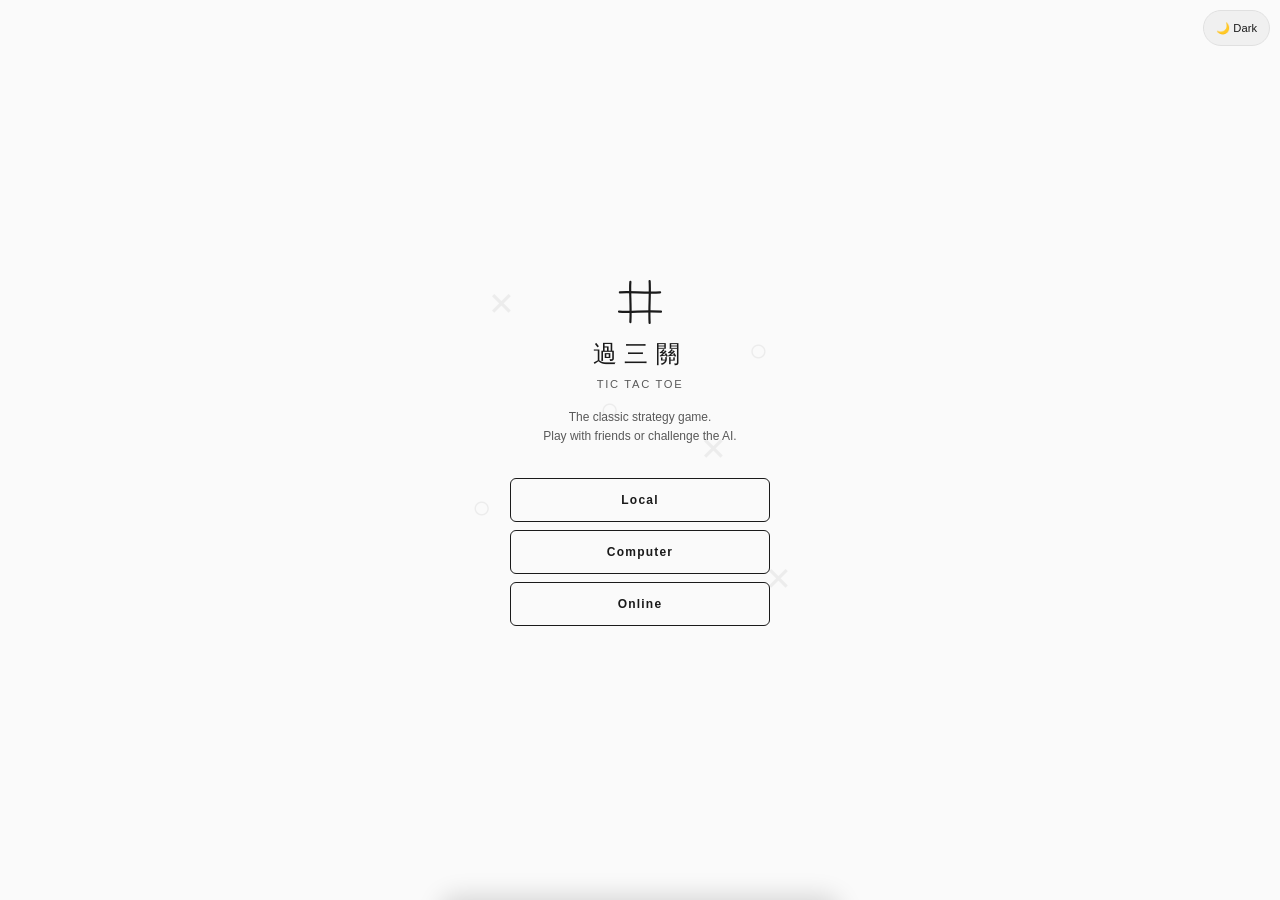
==== index.html @ 87a8c9f4 "fix: enforce online moves with Firebase transactions Replace optimistic board updates with roomRef.t" ====
<!DOCTYPE html>
<html lang="en">
<head>
    <meta charset="UTF-8">
    <meta name="viewport" content="width=device-width, initial-scale=1.0">
    <title>Tic Tac Toe — 過三關</title>
    <meta name="description" content="Classic tic-tac-toe with local and online multiplayer. Pick your emoji and play!">
    <meta name="theme-color" content="#a29bfe">
    <meta name="apple-mobile-web-app-capable" content="yes">
    <meta name="apple-mobile-web-app-status-bar-style" content="black-translucent">
    <link rel="manifest" href="manifest.json">
    <link rel="apple-touch-icon" href="icon-192.png">
    <link rel="icon" href="data:image/svg+xml,%3Csvg xmlns=%22http://www.w3.org/2000/svg%22 viewBox=%220 0 64 64%22%3E%3Cpath d=%22M21 9 C20 20 22 35 21 55%22 fill=%22none%22 stroke=%22%231a1a1a%22 stroke-width=%222.5%22 stroke-linecap=%22round%22/%3E%3Cpath d=%22M43 8 C44 22 42 38 43 56%22 fill=%22none%22 stroke=%22%231a1a1a%22 stroke-width=%222.5%22 stroke-linecap=%22round%22/%3E%3Cpath d=%22M9 21 C20 20 38 22 55 21%22 fill=%22none%22 stroke=%22%231a1a1a%22 stroke-width=%222.5%22 stroke-linecap=%22round%22/%3E%3Cpath d=%22M8 43 C22 44 36 42 56 43%22 fill=%22none%22 stroke=%22%231a1a1a%22 stroke-width=%222.5%22 stroke-linecap=%22round%22/%3E%3C/svg%3E">
    <meta property="og:title" content="過三關 — Tic Tac Toe">
    <meta property="og:description" content="Classic tic-tac-toe with local and online multiplayer. Pick your emoji and play!">
    <meta property="og:type" content="website">
    <meta property="og:image" content="https://47096.github.io/tic-tac-toe/icon-512.png">

    <link rel="preconnect" href="https://www.gstatic.com">
    <script>try{const t=localStorage.getItem('theme');if(t)document.documentElement.setAttribute('data-theme',t);}catch(e){}</script>
    <style>
        :root {
            --bg: #fafafa;
            --surface: #f0f0f0;
            --text: #1a1a1a;
            --text-rgb: 26,26,26;
            --text-dim: #595959;
            --border: #e0e0e0;
            --overlay-bg: rgba(240,240,240,0.95);
            --error-bg: rgba(204,0,0,0.08);
            --error-text: #c00;
            --accent: #a29bfe;
            --accent-primary: #7c6fde;
            --accent-bg: rgba(162,155,254,0.1);
            --radius-sm: 6px;
            --radius-md: 10px;
        }

        @media (prefers-color-scheme: dark) { :root:not([data-theme="light"]) { --bg: #1a1a1a; --surface: #2a2a2a; --text: #f0f0f0; --text-rgb: 240,240,240; --text-dim: #aaa; --border: #444; --overlay-bg: rgba(20,20,20,0.95); --error-bg: rgba(255,60,60,0.12); --error-text: #ff6b6b; } }
        [data-theme="dark"] { --bg: #1a1a1a; --surface: #2a2a2a; --text: #f0f0f0; --text-rgb: 240,240,240; --text-dim: #aaa; --border: #444; --overlay-bg: rgba(20,20,20,0.95); --error-bg: rgba(255,60,60,0.12); --error-text: #ff6b6b; }

        * { margin: 0; padding: 0; box-sizing: border-box; }

        :focus-visible { outline: 2px solid var(--text); outline-offset: 2px; }

        body {
            font-family: 'Helvetica Neue', 'Arial', sans-serif;
            background: var(--bg);
            color: var(--text);
            height: 100dvh; height: 100vh;
            width: 100vw;
            display: flex; flex-direction: column;
            align-items: center; justify-content: center;
            overflow-x: hidden; overflow-y: auto;
            overscroll-behavior: none;
            transition: background-color 0.2s, color 0.2s;
            padding: env(safe-area-inset-top, 0) env(safe-area-inset-right, 0) env(safe-area-inset-bottom, 0) env(safe-area-inset-left, 0);
        }

        .no-select { -webkit-user-select: none; user-select: none; }
        .sr-only { position: absolute; width: 1px; height: 1px; padding: 0; margin: -1px; overflow: hidden; clip: rect(0,0,0,0); white-space: nowrap; border: 0; }

        .screen { display: flex; flex-direction: column; align-items: center; gap: 12px; width: 100%; max-width: 400px; padding: 20px 16px; animation: fadeIn 0.2s ease-out; }
        .screen:focus { outline: none; }
        #title-screen { position: relative; overflow: hidden; }
        .screen.hidden, .hidden { display: none; }
        .title-bg { position: absolute; inset: 0; z-index: 0; pointer-events: none; }
        .title-bg .drift { position: absolute; font-size: 2rem; opacity: 0.06; font-weight: 200; color: var(--text); }
        .title-bg .drift-a { animation: driftA 7s ease-in-out infinite; }
        .title-bg .drift-b { animation: driftB 9s ease-in-out infinite; }
        @keyframes driftA { 0%,100% { transform: translate(0,0) rotate(0deg); } 50% { transform: translate(15px,-10px) rotate(12deg); } }
        @keyframes driftB { 0%,100% { transform: translate(0,0) rotate(0deg); } 50% { transform: translate(-12px,15px) rotate(-8deg); } }
        @keyframes fadeIn { from { opacity: 0; transform: translateY(8px); } to { opacity: 1; transform: translateY(0); } }

        .logo-mark { color: var(--text); margin-bottom: -4px; }
        h1 { font-size: 1.5rem; font-weight: 400; letter-spacing: 0.3em; text-transform: uppercase; }
        .subtitle { font-size: 0.7rem; color: var(--text-dim); letter-spacing: 0.15em; text-transform: uppercase; margin-top: -4px; margin-bottom: 6px; }
        .sub { font-size: 0.7rem; color: var(--text-dim); letter-spacing: 0.15em; }

        /* Picker */
        .pick-section { width: 100%; display: flex; flex-direction: column; align-items: center; }
        .pick-header { font-size: 0.8rem; color: var(--text-dim); letter-spacing: 0.1em; margin-bottom: 8px; text-align: center; }
        .pick-header.active { color: var(--text); font-weight: 600; }
        .emoji-grid { display: grid; grid-template-columns: repeat(5, 1fr); gap: 6px; width: 100%; max-width: 300px; }
        .emoji-grid .e { width: 100%; aspect-ratio: 1; min-height: 44px; font-size: 1.4rem; border: 1px solid var(--border); background: var(--bg); cursor: pointer; display: flex; align-items: center; justify-content: center; transition: all 0.15s; border-radius: var(--radius-sm); color: var(--text); touch-action: manipulation; }
        .emoji-grid .e:focus-visible { outline: 2px solid var(--text); outline-offset: 2px; }
        .emoji-grid .e:hover { border-color: var(--text-dim); }
        .emoji-grid .e:active { transform: scale(0.9); }
        .emoji-grid .e.sel { border-color: var(--text); background: var(--surface); }
        .cat-tabs { display: grid; grid-template-columns: repeat(5,1fr); gap: 6px; width: 100%; max-width: 300px; margin-bottom: 10px; }
        .cat-tab { display: flex; flex-direction: column; align-items: center; justify-content: center; gap: 2px; aspect-ratio: 1; border-radius: var(--radius-sm); border: 1px solid var(--border); background: var(--bg); cursor: pointer; transition: all 0.2s; font-family: inherit; padding: 4px 2px; touch-action: manipulation; }
        .cat-tab:hover { border-color: var(--text-dim); }
        .cat-tab.active { background: var(--accent-bg); border-color: var(--accent); }
        .cat-tab .cat-icon { font-size: 1.4rem; line-height: 1; }
        .cat-tab .cat-name { font-size: 0.4rem; color: var(--text-dim); font-weight: 700; letter-spacing: 0.03em; text-transform: uppercase; white-space: nowrap; overflow: hidden; text-overflow: ellipsis; max-width: 100%; }
        .cat-tab.active .cat-name { color: var(--accent-primary); }
        .emoji-grid .e.used { opacity: 0.35; cursor: not-allowed; }
        .emoji-grid .e.just-picked { animation: pick-pulse 0.25s ease-out; }
        @keyframes pick-pulse { 0% { transform: scale(1); } 50% { transform: scale(1.25); } 100% { transform: scale(1); } }

        .pick-preview { display: flex; gap: 20px; align-items: center; justify-content: center; margin-top: 4px; }
        .ready-area { width: 100%; max-width: 300px; }
        .ready-row { display: flex; gap: 8px; }
        .ready-player { flex: 1; display: flex; flex-direction: column; align-items: center; gap: 4px; padding: 10px; background: var(--surface); border-radius: var(--radius-md); border: 2px solid transparent; transition: all 0.15s; box-shadow: 0 1px 3px rgba(0,0,0,0.08); }
        .ready-player.active { border-color: var(--text); }
        .ready-player.ready { border-color: var(--accent); background: var(--accent-bg); }
        .ready-player .rp-icon { width: 40px; height: 40px; display: flex; align-items: center; justify-content: center; font-size: 1.4rem; border: 1px solid var(--border); border-radius: var(--radius-sm); background: var(--bg); color: var(--text-dim); }
        .ready-player .rp-icon img { width: 100%; height: 100%; object-fit: cover; border-radius: var(--radius-sm); transform: scaleX(-1); }
        .ready-player .rp-label { font-size: 0.75rem; color: var(--text-dim); letter-spacing: 0.1em; }
        .ready-player .rp-status { display: none; }

        .btn-row { display: flex; gap: 8px; margin-top: 4px; }
        .btn { padding: 10px 24px; border: 1px solid var(--text); border-radius: var(--radius-sm); background: transparent; color: var(--text); font-size: 0.8rem; font-weight: 600; cursor: pointer; letter-spacing: 0.1em; transition: all 0.15s; min-height: 44px; display: inline-flex; align-items: center; justify-content: center; touch-action: manipulation; }
        .btn:hover { background: var(--surface); border-color: var(--text-dim); }
        .btn:active { transform: scale(0.97); }
        .btn:disabled { opacity: 0.25; cursor: default; background: transparent; color: var(--text-dim); border-color: var(--border); }
        .btn-sm { padding: 8px 16px; font-size: 0.75rem; }
        .btn-ghost { border-color: var(--border); color: var(--text-dim); }
        .btn-ghost:hover { background: var(--surface); color: var(--text); border-color: var(--text-dim); }
        .btn-primary { background: var(--accent-primary); color: #fff; border-color: var(--accent-primary); }
        .btn-primary:hover { opacity: 0.9; }
        .btn-success { background: #00b894; color: #fff; border-color: #00b894; }
        .btn .spinner { width: 12px; height: 12px; border: 1.5px solid var(--border); border-top-color: var(--text); border-radius: 50%; animation: spin 0.8s linear infinite; margin-right: 6px; }

        .online-link { font-size: 0.75rem; color: var(--text-dim); cursor: pointer; letter-spacing: 0.05em; margin-top: 4px; background: none; border: none; padding: 8px 16px; min-height: 44px; display: flex; align-items: center; }
        .online-link:hover { color: var(--text); }
        .online-link:active { opacity: 0.7; }

        .waiting { display: flex; align-items: center; gap: 6px; font-size: 0.8rem; color: var(--text-dim); margin-top: 8px; }
        .spinner { width: 12px; height: 12px; border: 1.5px solid var(--border); border-top-color: var(--text); border-radius: 50%; animation: spin 0.8s linear infinite; }


        .error-msg { color: var(--error-text); font-size: 0.75rem; text-align: center; background: var(--error-bg); padding: 8px 12px; border-radius: var(--radius-sm); }

        /* Game — Tab Bar */
        .game-players { position: relative; width: 100%; display: flex; background: var(--surface); border-radius: var(--radius-md); overflow: hidden; border: 1px solid var(--border); margin-bottom: 8px; transition: background-color 0.2s, border-color 0.2s; }
        .game-tab { flex: 1; text-align: center; font-size: 0.7rem; color: var(--text-dim); border-right: 1px solid var(--border); transition: all 0.15s; padding: 0; }
        .game-tab:last-child { border-right: none; }
        .game-tab .gt-label { font-size: 0.6rem; font-weight: 700; letter-spacing: 0.15em; text-transform: uppercase; padding: 6px 0; background: var(--border); color: var(--text-dim); }
        .game-tab.active .gt-label { background: var(--accent-primary); color: #fff; }
        .game-tab .gt-body { padding: 10px 4px; display: flex; align-items: center; justify-content: center; gap: 6px; }
        .game-tab .gt-emoji { font-size: 1.6rem; line-height: 1; }
        .game-tab .gt-emoji img { width: 36px; height: 36px; border-radius: 6px; object-fit: cover; transform: scaleX(-1); vertical-align: middle; }
        .game-tab .gt-val { font-size: 1.1rem; font-weight: 300; }
        .game-tab.active .gt-val { font-weight: 600; }

        .board-wrap { position: relative; width: min(85vw, 55dvh, 55vh, 400px); height: min(85vw, 55dvh, 55vh, 400px); box-shadow: 0 2px 8px rgba(0,0,0,0.06); }
        .board { display: grid; grid-template-columns: repeat(3,1fr); grid-template-rows: repeat(3,1fr); gap: 0; width: 100%; height: 100%; position: relative; overflow: visible; }
        .board-lines { position: absolute; inset: 0; pointer-events: none; z-index: 0; }
        .board-lines .v { position: absolute; width: 2px; background: var(--border); top: -10px; bottom: -10px; }
        .board-lines .v:nth-child(1) { left: 33.33%; transform: translateX(-50%); }
        .board-lines .v:nth-child(2) { left: 66.66%; transform: translateX(-50%); }
        .board-lines .h { position: absolute; height: 2px; background: var(--border); left: -10px; right: -10px; }
        .board-lines .h:nth-child(3) { top: 33.33%; transform: translateY(-50%); }
        .board-lines .h:nth-child(4) { top: 66.66%; transform: translateY(-50%); }
        .cell { background: transparent; display: flex; align-items: center; justify-content: center; cursor: pointer; transition: background 0.12s; -webkit-tap-highlight-color: transparent; overflow: hidden; z-index: 1; border-radius: 4px; border: none; outline: none; font-family: inherit; color: inherit; padding: 0; touch-action: manipulation; }
        .cell:hover:not(.m) { background: rgba(var(--text-rgb), 0.06); }
        .cell.shake { animation: shake 0.3s ease-in-out; }
        @keyframes shake { 0%,100%{transform:translateX(0)} 25%{transform:translateX(-4px)} 75%{transform:translateX(4px)} }
        .cell.m { cursor: default; }
        .cell .ce { font-size: 2.2rem; opacity: 0; transform: scale(0.6); transition: opacity 0.15s, transform 0.15s cubic-bezier(0.34, 1.56, 0.64, 1); font-weight: 200; }
        .cell.m .ce { opacity: 1; transform: scale(1); }
        .cell img { width: 80%; height: 80%; object-fit: cover; border-radius: 4px; opacity: 0; transform: scale(0.6) scaleX(-1); transition: opacity 0.15s, transform 0.15s cubic-bezier(0.34, 1.56, 0.64, 1); }
        .cell.m img { opacity: 1; transform: scale(1) scaleX(-1); }
        .cell.win { background: var(--accent-bg); box-shadow: 0 0 16px 3px rgba(162,155,254,0.3); animation: winPulse 1.5s ease-in-out infinite; }
        .snap-hidden { position: absolute; left: -9999px; top: -9999px; width: 320px; height: 320px; opacity: 0; pointer-events: none; }
        .cell.threat { box-shadow: 0 0 10px 2px rgba(162,155,254,0.25); }
        @keyframes winPulse { 0%,100% { box-shadow: 0 0 16px 3px rgba(162,155,254,0.3); } 50% { box-shadow: 0 0 24px 6px rgba(162,155,254,0.45); } }

        #win-canvas { position: absolute; top:0; left:0; width:100%; height:100%; pointer-events: none; z-index: 5; }
        
        .ctrls { display: flex; gap: 8px; margin-top: 8px; width: 100%; max-width: 300px; align-items: center; }
        .ctrls .btn { flex: 1; }
        .network-banner { position: fixed; top: env(safe-area-inset-top, 0px); left: 0; right: 0; background: #ff6b6b; color: #fff; text-align: center; padding: 6px; font-size: 0.75rem; z-index: 500; letter-spacing: 0.05em; }

        .theme-toggle { position: fixed; top: max(env(safe-area-inset-top, 0px), 10px); right: 10px; z-index: 100; background: var(--surface); border: 1px solid var(--border); border-radius: 20px; font-size: 0.7rem; cursor: pointer; padding: 6px 12px; min-height: 36px; display: flex; align-items: center; gap: 4px; transition: all 0.15s; color: var(--text); }
        .theme-toggle:hover { background: var(--bg); }

        .result-overlay { position: fixed; bottom: 0; left: 50%; transform: translateX(-50%) translateY(100%); background: var(--bg); padding: 16px 24px max(20px, env(safe-area-inset-bottom, 0px)); border-radius: 16px 16px 0 0; border: 1px solid var(--border); border-bottom: none; box-shadow: 0 -4px 24px rgba(0,0,0,0.15); z-index: 200; width: 100%; max-width: 400px; text-align: center; transition: transform 0.3s ease-out; }
        .result-overlay.show { transform: translateX(-50%) translateY(0); }
        .board-wrap.pulse { animation: boardPulse 0.4s ease-out; }
        .diff-chip { display: flex; width: 100%; border: 1px solid var(--border); border-radius: 10px; overflow: hidden; }
        .diff-chip-item { flex: 1; display: flex; align-items: center; justify-content: center; gap: 6px; padding: 10px 12px; border: none; border-right: 1px solid var(--border); background: var(--bg); color: var(--text-dim); cursor: pointer; transition: all 0.2s; font-family: inherit; font-size: 0.7rem; font-weight: 600; letter-spacing: 0.05em; }
        .diff-chip-item:last-child { border-right: none; }
        .diff-chip-item.active { background: var(--accent-primary); color: #fff; }
        .diff-emoji { font-size: 1rem; line-height: 1; }
        .diff-text { letter-spacing: 0.05em; }
        @keyframes boardPulse { 0%{transform:scale(1)} 50%{transform:scale(1.03)} 100%{transform:scale(1)} }

        .result-overlay h2 { font-size: 1rem; font-weight: 600; letter-spacing: 0.1em; margin-bottom: 6px; }
        .result-overlay .big { font-size: 2.5rem; margin-bottom: 6px; }
        .result-overlay .big img { width: 60px; height: 60px; border-radius: 8px; object-fit: cover; transform: scaleX(-1); }

        @media (prefers-reduced-motion: reduce) {
            *, *::before, *::after { animation-duration: 0.01ms !important; transition-duration: 0.01ms !important; }
            .cell.win { animation: none; box-shadow: 0 0 16px 3px rgba(162,155,254,0.3); }
        }
    </style>
</head>
<body>
    <noscript><div style="text-align:center;padding:40px;font-family:system-ui;"><h2>JavaScript Required</h2><p>This game needs JavaScript to run. Please enable it in your browser settings.</p></div></noscript>

    <button class="theme-toggle" id="theme-toggle" title="Toggle dark mode" aria-label="Toggle dark mode">🌙 Dark</button>

    <!-- TITLE SCREEN -->
    <div class="screen no-select" id="title-screen" tabindex="-1">
        <div class="title-bg">
            <span class="drift drift-a" style="top:8%; left:12%;">✕</span>
            <span class="drift drift-b" style="top:20%; right:18%;">○</span>
            <span class="drift drift-a" style="top:45%; left:65%;">✕</span>
            <span class="drift drift-b" style="top:60%; left:8%;">○</span>
            <span class="drift drift-a" style="top:78%; right:12%;">✕</span>
            <span class="drift drift-b" style="top:35%; left:40%;">○</span>
        </div>
        <svg class="logo-mark" viewBox="0 0 64 64" width="56" height="56" aria-hidden="true"><path d="M21 9 C20 20, 22 35, 21 55" fill="none" stroke="currentColor" stroke-width="2.5" stroke-linecap="round"/><path d="M43 8 C44 22, 42 38, 43 56" fill="none" stroke="currentColor" stroke-width="2.5" stroke-linecap="round"/><path d="M9 21 C20 20, 38 22, 55 21" fill="none" stroke="currentColor" stroke-width="2.5" stroke-linecap="round"/><path d="M8 43 C22 44, 36 42, 56 43" fill="none" stroke="currentColor" stroke-width="2.5" stroke-linecap="round"/></svg>
        <h1>過三關</h1>
        <div class="subtitle">tic tac toe</div>
        <div style="font-size:0.75rem; color:var(--text-dim); text-align:center; line-height:1.6; max-width:240px; margin-bottom:20px;">The classic strategy game.<br>Play with friends or challenge the AI.</div>
        <div style="display:flex; flex-direction:column; gap:8px; width:100%; max-width:260px;">
            <button class="btn btn-sm" id="title-local-btn">Local</button>
            <button class="btn btn-sm" id="title-ai-btn">Computer</button>
            <button class="btn btn-sm" id="title-online-btn">Online</button>
        </div>
    </div>

    <!-- PICKER (avatar selection) -->
    <div class="screen hidden no-select" id="picker" tabindex="-1">
        <div style="position:relative; width:100%; max-width:300px; margin-bottom:4px; text-align:center;">
            <div class="pick-header active" id="pick-header" style="margin-bottom:0;">Player 1 — pick your avatar</div>
            <div id="picker-mode-label" style="font-size:0.65rem; color:var(--text-dim);"></div>
            <button id="picker-close-btn" aria-label="Close" style="position:absolute; right:0; top:50%; transform:translateY(-50%); background:none; border:none; font-size:1.2rem; color:var(--text-dim); cursor:pointer; min-width:44px; min-height:44px; display:flex; align-items:center; justify-content:center;">×</button>
        </div>
        <div id="cat-tabs" class="cat-tabs" role="tablist"></div>
        <div id="emoji-grid" class="emoji-grid"></div>
        <div id="photo-wrap" style="display:none; width:100%; max-width:300px;">
            <div id="upload-area" tabindex="0" role="button" aria-label="Upload a photo" style="width:100%; aspect-ratio:1; border:2px dashed var(--border); border-radius:var(--radius-sm); display:flex; flex-direction:column; align-items:center; justify-content:center; gap:8px; cursor:pointer; background:var(--surface); transition:border-color 0.2s;">
                <div style="font-size:2rem; opacity:0.4;">+</div>
                <div style="font-size:0.8rem; color:var(--text-dim);">Upload a photo</div>
                <div style="font-size:0.65rem; color:var(--text-dim); opacity:0.6;">Tap or drop an image</div>
            </div>
            <input type="file" id="photo-upload" accept="image/*" capture="environment" style="display:none;">
            <canvas id="snap-canvas" class="snap-hidden"></canvas>
        </div>
        <div class="ready-area">
            <div class="ready-row">
                <div class="ready-player" id="p1-ready">
                    <div class="rp-icon" id="pick-p1-icon">👤</div>
                    <div class="rp-label">P1</div>
                    <div class="rp-status" id="pick-p1-status">Pick your avatar</div>
                </div>
                <div class="ready-player" id="p2-ready">
                    <div class="rp-icon" id="pick-p2-icon">👤</div>
                    <div class="rp-label">P2</div>
                    <div class="rp-status" id="pick-p2-status">Waiting</div>
                </div>
            </div>
        </div>
        <div class="ctrls" style="max-width:300px;margin-top:4px;">
            <button class="btn btn-sm" id="start-game-btn" disabled>Start Game</button>
        </div>
    </div>

    <!-- ONLINE -->
    <div class="screen hidden no-select" id="online-screen" tabindex="-1">
        <div style="position:relative; width:100%; max-width:300px; margin-bottom:4px; text-align:center;">
            <div class="pick-header active" id="online-header" style="margin-bottom:0;">Player 1 — pick your avatar</div>
            <div style="font-size:0.65rem; color:var(--text-dim);">Play with a friend via link</div>
            <button id="online-close-btn" aria-label="Close" style="position:absolute; right:0; top:50%; transform:translateY(-50%); background:none; border:none; font-size:1.2rem; color:var(--text-dim); cursor:pointer; min-width:44px; min-height:44px; display:flex; align-items:center; justify-content:center;">×</button>
        </div>
        <div id="online-cat-tabs" class="cat-tabs" role="tablist"></div>
        <div id="online-emoji-grid" class="emoji-grid"></div>
        <div id="online-photo-wrap" style="display:none; width:100%; max-width:300px;">
            <div id="online-upload-area" tabindex="0" role="button" aria-label="Upload a photo" style="width:100%; aspect-ratio:1; border:2px dashed var(--border); border-radius:var(--radius-sm); display:flex; flex-direction:column; align-items:center; justify-content:center; gap:8px; cursor:pointer; background:var(--surface); transition:border-color 0.2s;">
                <div style="font-size:2rem; opacity:0.4;">+</div>
                <div style="font-size:0.8rem; color:var(--text-dim);">Upload a photo</div>
                <div style="font-size:0.65rem; color:var(--text-dim); opacity:0.6;">Tap or drop an image</div>
            </div>
            <input type="file" id="online-photo-upload" accept="image/*" capture="environment" style="display:none;">
            <canvas id="online-snap-canvas" class="snap-hidden"></canvas>
        </div>

        <div class="ready-area">
            <div class="ready-row">
                <div class="ready-player active" id="online-p1-ready">
                    <div class="rp-icon" id="online-pick-p1-icon">👤</div>
                    <div class="rp-label">P1 (You)</div>
                    <div class="rp-status" id="online-pick-p1-status">Pick your avatar</div>
                </div>
                <div class="ready-player" id="online-p2-ready">
                    <div class="rp-icon" id="online-pick-p2-icon">👤</div>
                    <div class="rp-label">P2</div>
                    <div class="rp-status" id="online-pick-p2-status">Waiting</div>
                </div>
            </div>
        </div>

        <div class="error-msg hidden" id="online-error"></div>

        <button class="btn" id="create-btn" disabled style="width:100%; max-width:300px; margin-top:4px;">Create Room</button>
        <button class="btn" id="join-btn" disabled style="width:100%; max-width:300px; margin-top:4px; display:none;">Join Room</button>
    </div>

    <!-- WAITING -->
    <div class="screen hidden no-select" id="waiting-screen" tabindex="-1">
        <div class="waiting"><div class="spinner"></div><span id="waiting-text">Waiting for Player 2…</span></div>
        <button class="btn btn-sm btn-primary" id="copy-invite-btn" style="margin-top:16px;">📋 Copy Invite Link</button>
        <div style="font-size:0.65rem; color:var(--text-dim); text-align:center; margin-top:8px;">Paste it in a message to your friend</div>
        <button class="btn btn-sm btn-ghost" id="cancel-btn" style="margin-top:12px;">Cancel</button>
    </div>

    <!-- GAME -->
    <div class="screen hidden no-select" id="game-screen" tabindex="-1">
        <div style="position:relative; width:100%; max-width:400px;">
            <div class="game-players">
                <div class="game-tab active" id="p1-game-box">
                    <div class="gt-label">P1</div>
                    <div class="gt-body">
                        <span class="gt-emoji" id="p1-icon">😎</span>
                        <span class="gt-val"><span id="p1-score">0</span></span>
                    </div>
                    <div id="streak-display" style="font-size:0.55rem; color:var(--accent); min-height:0.7rem;"></div>
                </div>
                <div class="game-tab" id="draw-game-box">
                    <div class="gt-label">Draw</div>
                    <div class="gt-body">
                        <span class="gt-emoji">🤝</span>
                        <span class="gt-val"><span id="draw-score">0</span></span>
                    </div>
                </div>
                <div class="game-tab" id="p2-game-box">
                    <div class="gt-label">P2</div>
                    <div class="gt-body">
                        <span class="gt-emoji" id="p2-icon">🐱</span>
                        <span class="gt-val"><span id="p2-score">0</span></span>
                    </div>
                </div>
            </div>
            <button id="game-close-btn" aria-label="Close" style="position:absolute; right:0; top:-36px; background:none; border:none; font-size:1.2rem; color:var(--text-dim); cursor:pointer; min-width:44px; min-height:44px; display:flex; align-items:center; justify-content:center; z-index:1;">×</button>
        </div>
        <div class="board-wrap" id="board-wrap">
            <div class="board no-select" id="board" role="grid" aria-label="Tic tac toe board">
                <div class="board-lines"><div class="v"></div><div class="v"></div><div class="h"></div><div class="h"></div></div>
            </div>
            <canvas id="win-canvas"></canvas>
        </div>
        <div class="ctrls">
            <div class="diff-chip" id="diff-chip" style="display:none;">
                <button class="diff-chip-item" data-diff="easy" title="Easy" aria-pressed="false"><span class="diff-emoji">😊</span><span class="diff-text">Easy</span></button>
                <button class="diff-chip-item active" data-diff="medium" title="Medium" aria-pressed="true"><span class="diff-emoji">🤔</span><span class="diff-text">Med</span></button>
                <button class="diff-chip-item" data-diff="hard" title="Hard" aria-pressed="false"><span class="diff-emoji">😈</span><span class="diff-text">Hard</span></button>
            </div>
        </div>
        <div id="aria-announcer" aria-live="polite" class="sr-only"></div>
    </div>

    <div class="result-overlay" id="result-overlay" role="dialog" aria-modal="true" aria-label="Game result">
        <div class="big" id="result-big"></div>
        <h2 id="result-text"></h2>
        <div id="result-line" style="font-size:0.75rem; color:var(--text-dim); margin-bottom:10px;"></div>
        <div style="display:flex; gap:8px; justify-content:center;">
            <button class="btn btn-sm" id="leave-btn">Play Again</button>
            <button class="btn btn-sm btn-ghost" id="menu-btn">Menu</button>
        </div>
    </div>

    <div id="network-banner" class="network-banner hidden">Reconnecting…</div>

    <script>
    (() => {
        // Lazy Firebase — only initialized when entering Online mode
        const FIREBASE_CONFIG = {
            apiKey: "AIzaSyDLfe9pFWxU0K-BXKeSPXXMd3fwMEvGelw",
            authDomain: "tic-tac-toe-dd488.firebaseapp.com",
            databaseURL: "https://tic-tac-toe-dd488-default-rtdb.asia-southeast1.firebasedatabase.app",
            projectId: "tic-tac-toe-dd488",
            storageBucket: "tic-tac-toe-dd488.firebasestorage.app",
            messagingSenderId: "366226840426",
            appId: "1:366226840426:web:32f9a7ab26cb4fa0466313"
        };
        let db = null;
        let uid = null;
        function loadScript(src) {
            return new Promise((resolve, reject) => {
                const s = document.createElement('script');
                s.src = src;
                s.onload = resolve;
                s.onerror = () => reject(new Error('Failed to load ' + src));
                document.head.appendChild(s);
            });
        }
        function initFirebase() {
            if (db && uid) return Promise.resolve(db);
            if (!navigator.onLine) return Promise.reject(new Error('offline'));
            const base = 'https://www.gstatic.com/firebasejs/10.12.0/';
            const ready = (window.firebase && firebase.database && firebase.auth)
                ? Promise.resolve()
                : loadScript(base + 'firebase-app-compat.js').then(() =>
                    Promise.all([
                        loadScript(base + 'firebase-auth-compat.js'),
                        loadScript(base + 'firebase-database-compat.js')
                    ])
                  ).then(() => {
                    if (!(window.firebase && firebase.database && firebase.auth)) {
                        throw new Error('Failed to load Firebase');
                    }
                  });
            return ready.then(() => {
                if (!firebase.apps.length) firebase.initializeApp(FIREBASE_CONFIG);
                const auth = firebase.auth();
                const signedIn = auth.currentUser
                    ? Promise.resolve(auth.currentUser)
                    : auth.signInAnonymously().then(cred => cred.user);
                return signedIn.then(user => {
                    if (!user || !user.uid) throw new Error('Auth failed');
                    uid = user.uid;
                    db = firebase.database();
                    return db;
                });
            });
        }
        function showOnlineError(msg) { const el = $('online-error'); if (el) { el.textContent = msg; el.classList.remove('hidden'); } }

        const EMOJI_CATS = [
            { name:'Faces', icon:'😂', emojis:['😂','🤣','😭','😍','😊','😁','😅','😆','😘','🥺','🤗','😉','😏','😔','😌','😎','🤔','😇','😋','😢','😜','🥰','😩','🤭','😱'] },
            { name:'Animals', icon:'🐼', emojis:['🐶','🐱','🐻','🦊','🐼','🐸','🦁','🐰','🐯','🐮','🐷','🐵','🐔','🐧','🦄','🐍','🐙','🐳','🐬','🦅','🐴','🐑','🐠','🐨','🦘'] },
            { name:'Cars', icon:'🚗', emojis:['🚗','✈️','🚕','🚲','🚙','🚂','🚄','🚢','🚑','🚒','🚓','🏎️','🚐','🚛','🚚','🚜','🚣','🚤','🚇','🚈','🚉','🚅','🚃','🚆','🚁'] },
            { name:'Nature', icon:'🌈', emojis:['🌸','🌹','🌻','🌺','🌼','🌷','💐','🌿','🍀','🌳','🌲','🌴','🌵','🍄','🌾','🌱','🌞','🌝','🌙','⭐','🌈','☀️','🌤️','🌧️','❄️'] }
        ];
        const EMOJIS = EMOJI_CATS.flatMap(c => c.emojis);
        const WIN_LINES = [[0,1,2],[3,4,5],[6,7,8],[0,3,6],[1,4,7],[2,5,8],[0,4,8],[2,4,6]];

        let picks = [null, null]; // [p1, p2]
        let pickStep = 0;
        let photos = [null, null];
        let emojis = [null, null];
        // Device ID — persists across sessions to identify your rooms
        let deviceId;
        try { deviceId = localStorage.getItem('ttt-device-id'); } catch(e) {}
        if (!deviceId) { deviceId = Math.random().toString(36).substring(2, 10); try { localStorage.setItem('ttt-device-id', deviceId); } catch(e) {} }
        const prefersReducedMotion = window.matchMedia('(prefers-reduced-motion: reduce)').matches;
        let isOnline = false;
        let vsComputer = false;
        let aiDifficulty = 'medium'; // easy, medium, hard
        let roomCode = null, playerIndex = null, roomRef = null;
        let gameListener = null, joinListener = null, cleanupListener = null, opponentListener = null, connectedListener = null, onlineStarted = false, opponentLeaveTimer = null;
        let onlinePickData = { emoji: null, photo: null };
        let moveInProgress = false;
        let opponentLeft = false;
        let firstTurn = 0; // Alternates who goes first each game
        let selectedMode = null; // 'local', 'computer', 'online'
        const state = { board: Array(9).fill(null), turn: 0, gameOver: false, scores: [0,0,0] };
        let streak = 0;
        try { streak = parseInt(localStorage.getItem('ttt-streak') || '0', 10); } catch(e) {}
        function saveScores() { if (vsComputer) { try { localStorage.setItem('ttt-streak', streak); } catch(e) {} } }

        const $ = id => document.getElementById(id);
        const showScreen = id => { document.querySelectorAll('.screen:not(.hidden)').forEach(s => s.classList.add('hidden')); $(id).classList.remove('hidden'); $(id).focus(); };
        const boardEl = $('board'), boardWrap = $('board-wrap');
                        const resultOverlay = $('result-overlay'), resultBig = $('result-big'), resultText = $('result-text');
        const winCanvas = $('win-canvas'), winCtx = winCanvas.getContext('2d');
        const pickHeader = $('pick-header'), drawScore = $('draw-score'), ariaAnnouncer = $('aria-announcer');
        const cells = [];

        // Sound
        const ax = new (window.AudioContext || window.webkitAudioContext)();
        function resumeAudio() { if (ax.state === 'suspended') ax.resume(); }
        document.addEventListener('click', resumeAudio, { once: true });
        document.addEventListener('touchstart', resumeAudio, { once: true });
        function note(freq, dur, type, vol, sweep) { try { resumeAudio(); const t=ax.currentTime, o=ax.createOscillator(), g=ax.createGain(); o.type=type||'sine'; o.frequency.setValueAtTime(freq,t); if(sweep) o.frequency.exponentialRampToValueAtTime(sweep,t+dur); g.gain.setValueAtTime(0,t); g.gain.linearRampToValueAtTime(vol||0.1,t+0.005); g.gain.setValueAtTime(vol||0.1,t+dur*0.3); g.gain.exponentialRampToValueAtTime(0.001,t+dur); o.connect(g); g.connect(ax.destination); o.start(t); o.stop(t+dur); } catch(e) {} }
        function sndPlace() { note(900,0.08,'sine',0.06,500); note(600,0.06,'triangle',0.04); }
        function sndWin() { const v=0.08; note(523,0.15,'sine',v); note(523,0.15,'triangle',v*0.5); setTimeout(()=>{note(659,0.15,'sine',v);note(659,0.15,'triangle',v*0.5);},100); setTimeout(()=>{note(784,0.3,'sine',v);note(784,0.3,'triangle',v*0.5);note(1047,0.3,'sine',v*0.3);},200); }
        function sndDraw() { note(440,0.15,'triangle',0.06); setTimeout(()=>note(370,0.25,'triangle',0.05),120); }

        // Helpers
        function hasPhoto(i) { return photos[i]!==null; }
        function hasEmoji(i) { return emojis[i]!==null; }
        function safePhotoSrc(src) { return src && typeof src==='string' && src.startsWith('data:image/') ? src : ''; }
        function safeEmoji(e) { return (typeof e === 'string' && e.length <= 8 && !/[<>&"']/.test(e)) ? e : '❓'; }
        function genCode() {
            const alphabet = 'ABCDEFGHJKLMNPQRSTUVWXYZ23456789';
            const bytes = crypto.getRandomValues(new Uint8Array(8));
            let out = '';
            for (let i = 0; i < 8; i++) out += alphabet[bytes[i] % alphabet.length];
            return out;
        }

        // ===== AI =====
        function aiBestMove(board, aiPlayer) {
            const human = 1 - aiPlayer;
            const empty = [];
            for (let i = 0; i < 9; i++) if (board[i] === null) empty.push(i);

            // Find immediate win or block for a given player
            function findThreat(player) {
                for (const [a, b, c] of WIN_LINES) {
                    const line = [board[a], board[b], board[c]];
                    const count = line.filter(v => v === player).length;
                    const emptyIdx = [a, b, c].find(i => board[i] === null);
                    if (count === 2 && emptyIdx !== undefined) return emptyIdx;
                }
                return -1;
            }

            // Easy: random. Never blocks, never takes wins (unless luck)
            if (aiDifficulty === 'easy') {
                return empty[Math.floor(Math.random() * empty.length)];
            }

            // Medium: blocks wins and takes wins, but otherwise random
            if (aiDifficulty === 'medium') {
                // Take win if available
                const win = findThreat(aiPlayer);
                if (win !== -1) return win;
                // Block opponent's win
                const block = findThreat(human);
                if (block !== -1) return block;
                // Otherwise random
                return empty[Math.floor(Math.random() * empty.length)];
            }

            // Hard: full minimax (perfect play)
            function minimax(b, depth, isMax) {
                for (const [a, bb, c] of WIN_LINES) {
                    if (b[a] !== null && b[a] === b[bb] && b[a] === b[c]) {
                        return b[a] === aiPlayer ? 10 - depth : depth - 10;
                    }
                }
                if (b.every(c => c !== null)) return 0;
                if (isMax) {
                    let best = -Infinity;
                    for (let i = 0; i < 9; i++) { if (b[i] === null) { b[i] = aiPlayer; best = Math.max(best, minimax(b, depth + 1, false)); b[i] = null; } }
                    return best;
                } else {
                    let best = Infinity;
                    for (let i = 0; i < 9; i++) { if (b[i] === null) { b[i] = human; best = Math.min(best, minimax(b, depth + 1, true)); b[i] = null; } }
                    return best;
                }
            }
            let bestScore = -Infinity, bestMove = empty[0];
            for (const i of empty) {
                board[i] = aiPlayer;
                const score = minimax(board, 0, false);
                board[i] = null;
                if (score > bestScore) { bestScore = score; bestMove = i; }
            }
            return bestMove;
        }

        // ===== LOCAL PICKER =====
        function buildGrid(gridId, onPick, emojis) {
            const grid = $(gridId); grid.innerHTML = '';
            const COLS = 5;
            const list = emojis || EMOJIS;
            list.forEach((e, i) => {
                const btn = document.createElement('button');
                btn.className = 'e'; btn.textContent = e; btn.setAttribute('aria-label', 'Select '+e);
                btn.tabIndex = i === 0 ? 0 : -1;
                btn.addEventListener('click', () => onPick(e, btn));
                btn.addEventListener('focus', () => {
                    grid.querySelectorAll('.e').forEach((b, j) => b.tabIndex = j === i ? 0 : -1);
                });
                btn.addEventListener('keydown', ev => {
                    const btns = grid.querySelectorAll('.e');
                    let t = -1;
                    if (ev.key === 'ArrowRight' && i % COLS < COLS - 1) t = i + 1;
                    else if (ev.key === 'ArrowLeft' && i % COLS > 0) t = i - 1;
                    else if (ev.key === 'ArrowDown' && i + COLS < list.length) t = i + COLS;
                    else if (ev.key === 'ArrowUp' && i - COLS >= 0) t = i - COLS;
                    if (t >= 0 && btns[t]) { ev.preventDefault(); btns[t].focus(); }
                });
                grid.appendChild(btn);
            });
        }
        function buildCatTabs(containerId, onPick, prefix) {
            const p = prefix || '';
            const gridId = p ? p + '-emoji-grid' : 'emoji-grid';
            const photoId = p ? p + '-photo-wrap' : 'photo-wrap';
            const uploadId = p ? p + '-upload-area' : 'upload-area';
            const container = $(containerId); container.innerHTML = '';
            function selectTab(tab) {
                container.querySelectorAll('.cat-tab').forEach(t => { t.classList.remove('active'); t.setAttribute('aria-selected', 'false'); });
                tab.classList.add('active');
                tab.setAttribute('aria-selected', 'true');
            }
            EMOJI_CATS.forEach((cat, idx) => {
                const tab = document.createElement('button');
                tab.className = 'cat-tab' + (idx === 0 ? ' active' : '');
                tab.setAttribute('role', 'tab');
                tab.setAttribute('aria-selected', idx === 0 ? 'true' : 'false');
                tab.innerHTML = `<span class="cat-icon">${cat.icon}</span><span class="cat-name">${cat.name}</span>`;
                tab.addEventListener('click', () => {
                    selectTab(tab);
                    $(photoId).style.display = 'none';
                    $(gridId).style.display = '';
                    buildGrid(gridId, onPick, cat.emojis);
                });
                container.appendChild(tab);
            });
            // Photo tab
            const photoTab = document.createElement('button');
            photoTab.className = 'cat-tab';
            photoTab.setAttribute('role', 'tab');
            photoTab.setAttribute('aria-selected', 'false');
            photoTab.innerHTML = '<span class="cat-icon">📷</span><span class="cat-name">Photo</span>';
            photoTab.addEventListener('click', () => {
                selectTab(photoTab);
                $(gridId).style.display = 'none';
                $(photoId).style.display = '';
            });
            container.appendChild(photoTab);
            // Arrow key navigation for tabs
            container.addEventListener('keydown', e => {
                const tabs = [...container.querySelectorAll('.cat-tab')];
                const idx = tabs.indexOf(document.activeElement);
                if (idx < 0) return;
                let next = -1;
                if (e.key === 'ArrowRight') next = (idx + 1) % tabs.length;
                else if (e.key === 'ArrowLeft') next = (idx - 1 + tabs.length) % tabs.length;
                if (next >= 0) { e.preventDefault(); tabs[next].click(); tabs[next].focus(); }
            });
            // Build default grid (first category)
            buildGrid(gridId, onPick, EMOJI_CATS[0].emojis);
        }

        function updatePickerUI() {
            // Update ready player boxes
            [0,1].forEach(i => {
                const icon = $(i===0?'pick-p1-icon':'pick-p2-icon');
                const status = $(i===0?'pick-p1-status':'pick-p2-status');
                const ready = $(i===0?'p1-ready':'p2-ready');
                // Update P2 label for Computer mode
                if(i===1 && selectedMode==='computer') {
                    ready.querySelector('.rp-label').textContent = 'Computer';
                } else if(i===1) {
                    ready.querySelector('.rp-label').textContent = 'P2';
                }
                if (photos[i]) {
                    icon.innerHTML = `<img src="${safePhotoSrc(photos[i])}" style="width:100%;height:100%;object-fit:cover;border-radius:5px;transform:scaleX(-1);" alt="">`;
                    status.textContent = '✓ Ready';
                    status.className = 'rp-status ready';
                    ready.classList.add('ready');
                } else if (picks[i]) {
                    icon.textContent = picks[i];
                    status.textContent = '✓ Ready';
                    status.className = 'rp-status ready';
                    ready.classList.add('ready');
                } else {
                    icon.textContent = '👤';
                    status.textContent = i === 0 ? 'Pick your avatar' : 'Waiting';
                    status.className = 'rp-status';
                    ready.classList.remove('ready');
                }
                ready.classList.toggle('active', pickStep === i);
            });

            // Mark used emojis
            document.querySelectorAll('#emoji-grid .e').forEach(btn => {
                const isP1Emoji = picks[0] && btn.textContent === picks[0];
                const isP2Emoji = picks[1] && btn.textContent === picks[1];
                btn.classList.toggle('sel', isP1Emoji || isP2Emoji);
                // Mark as "used" if selected by the OTHER player, or if both have selected
                btn.classList.toggle('used', (isP1Emoji && pickStep === 1) || (isP2Emoji && pickStep === 0) || (picks[0] && picks[1] && (isP1Emoji || isP2Emoji)));
            });

            if (pickStep === 0 && !picks[0] && !photos[0]) {
                pickHeader.textContent = 'Player 1 — pick your avatar';
                pickHeader.className = 'pick-header active';
            } else if (pickStep === 0 && selectedMode === 'computer') {
                pickHeader.textContent = 'Ready to play!';
                pickHeader.className = 'pick-header active';
            } else if (!picks[1]) {
                pickHeader.textContent = selectedMode === 'computer' ? 'Computer — pick their avatar' : 'Player 2 — pick your avatar';
                pickHeader.className = 'pick-header active';
                // Reset to first category tab for P2
                const firstTab = $('cat-tabs').querySelector('.cat-tab');
                if (firstTab) firstTab.click();
            } else {
                pickHeader.textContent = 'Ready to play!';
                pickHeader.className = 'pick-header active';
            }

            // Update Start Game button based on selected mode
            const startBtn = document.getElementById('start-game-btn');
            const p1Ready = !!(picks[0] || photos[0]);
            const p2Ready = !!(picks[1] || photos[1]);
            if (selectedMode === 'local' || selectedMode === 'computer') {
                startBtn.disabled = !(p1Ready && p2Ready);
            } else {
                startBtn.disabled = true;
            }
        }

        const emojiPickHandler = (e, btn) => {
            // Toggle: if clicking same emoji, deselect it
            if (picks[0] === e) {
                picks[0] = null; emojis[0] = null; photos[0] = null; pickStep = 0;
                updatePickerUI();
                return;
            }
            if (picks[1] === e) {
                picks[1] = null; emojis[1] = null; photos[1] = null;
                updatePickerUI();
                return;
            }
            if ((pickStep === 0 && picks[1] === e) || (pickStep === 1 && picks[0] === e)) return;

            picks[pickStep] = e; emojis[pickStep] = e; photos[pickStep] = null;
            btn.classList.add('just-picked');
            setTimeout(() => btn.classList.remove('just-picked'), 250);
            updatePickerUI();
            // Reset to first tab for P2 pick
            if (pickStep === 0) {
                pickStep = 1;
                setTimeout(() => {
                    const firstTab = $('cat-tabs').querySelector('.cat-tab');
                    if (firstTab) firstTab.click();
                    updatePickerUI();
                }, 300);
            }
        };
        buildCatTabs('cat-tabs', emojiPickHandler);

        // Title screen buttons
        function showPicker(mode) {
            selectedMode = mode;
            showScreen('picker');
            const modeLabel = $('picker-mode-label');
            if (mode === 'local') { modeLabel.textContent = 'Local — same device'; }
            else if (mode === 'computer') { modeLabel.textContent = 'vs Computer'; }
            // Reset picker state
            picks=[null,null]; emojis=[null,null]; photos=[null,null]; pickStep=0;
            $('photo-wrap').style.display = 'none';
            $('emoji-grid').style.display = '';
            const firstTab = $('cat-tabs').querySelector('.cat-tab');
            if (firstTab) firstTab.click();
            updatePickerUI();
        }
        $('title-local-btn').addEventListener('click', () => { showPicker('local'); });
        $('title-ai-btn').addEventListener('click', () => { showPicker('computer'); });
        $('title-online-btn').addEventListener('click', () => {
            selectedMode = 'online';
            showScreen('online-screen');
            $('online-error').classList.add('hidden');
            onlinePickData = { emoji: null, photo: null };
            buildOnlineGrids();
            updateOnlinePickerUI();
            initFirebase().catch(() => showOnlineError('You need an internet connection to play online.'));
        });

        // Picker close button
        $('picker-close-btn').addEventListener('click', () => {
            showScreen('title-screen');
            selectedMode = null;
        });

        // Start Game button (from avatar picker)
        $('start-game-btn').addEventListener('click', () => {
            if (selectedMode === 'local') {
                if (!picks[0] || !picks[1]) return;
                if(navigator.vibrate)navigator.vibrate(10);
                if(gameListener&&roomRef){roomRef.off('value',gameListener);gameListener=null;}
                if(joinListener&&roomRef){roomRef.child('players/1').off('value',joinListener);joinListener=null;}
                roomRef=null; roomCode=null; playerIndex=null;
                isOnline = false; vsComputer = false;
                $('diff-chip').style.display='none';
                $('p2-game-box').querySelector('.gt-label').textContent = 'P2';
                showScreen('game-screen');
                resetBoard();
            } else if (selectedMode === 'computer') {
                if (!picks[0] || !picks[1]) return;
                if(navigator.vibrate)navigator.vibrate(10);
                vsComputer = true;
                isOnline = false;
                roomRef = null; roomCode = null; playerIndex = null;
                pickStep = 0;
                showScreen('game-screen');
                $('diff-chip').style.display = 'flex';
                $('p2-game-box').querySelector('.gt-label').textContent = 'Computer';
                firstTurn = 0; // Human always goes first in computer mode
                resetBoard();
            }
        });

        // Difficulty chip
        document.querySelectorAll('#diff-chip .diff-chip-item').forEach(btn => {
            btn.addEventListener('click', () => {
                aiDifficulty = btn.dataset.diff;
                document.querySelectorAll('#diff-chip .diff-chip-item').forEach(b => { b.classList.remove('active'); b.setAttribute('aria-pressed', 'false'); });
                btn.classList.add('active');
                btn.setAttribute('aria-pressed', 'true');
            });
        });

        updatePickerUI();

        // Upload photo
        function processPhoto(file, canvasId, onDone) {
            if (!file) return;
            if (file.size > 10 * 1024 * 1024) { showOnlineError('Photo must be under 10 MB'); return; }
            const reader = new FileReader();
            reader.onload = () => {
                const img = new Image();
                img.onload = () => {
                    const canvas = $(canvasId);
                    canvas.width = 128; canvas.height = 128;
                    const ctx = canvas.getContext('2d');
                    const s = Math.min(img.width, img.height);
                    ctx.drawImage(img, (img.width-s)/2, (img.height-s)/2, s, s, 0, 0, 128, 128);
                    onDone(canvas.toDataURL('image/jpeg', 0.6));
                };
                img.src = reader.result;
            };
            reader.readAsDataURL(file);
        }
        function wireUpload(areaId, inputId, canvasId, onDone) {
            $(areaId).addEventListener('click', () => { $(inputId).click(); });
            $(areaId).addEventListener('keydown', (e) => { if (e.key === 'Enter' || e.key === ' ') { e.preventDefault(); $(inputId).click(); } });
            $(inputId).addEventListener('change', (e) => { processPhoto(e.target.files[0], canvasId, onDone); e.target.value = ''; });
        }
        wireUpload('upload-area', 'photo-upload', 'snap-canvas', (photo) => {
            photos[pickStep] = photo; emojis[pickStep] = null; picks[pickStep] = '📸';
            updatePickerUI();
            if (pickStep === 0) { pickStep = 1; setTimeout(updatePickerUI, 300); }
        });
        wireUpload('online-upload-area', 'online-photo-upload', 'online-snap-canvas', (photo) => {
            onlinePickData = { emoji: null, photo };
            document.querySelectorAll('#online-emoji-grid .e').forEach(b=>b.classList.remove('sel'));
            updateOnlinePickerUI();
        });

        $('online-close-btn').addEventListener('click', () => {
            showScreen('title-screen');
            selectedMode = null;
            picks = [null, null]; emojis = [null, null]; photos = [null, null]; pickStep = 0;
            onlinePickData = { emoji: null, photo: null };
            hostPickData = null;
            $('create-btn').style.display = '';
            $('create-btn').textContent = 'Create Room'; $('create-btn').disabled = true;
            $('join-btn').style.display = 'none';
            $('online-header').textContent = 'Player 1 — pick your avatar';
            history.replaceState(null, '', location.pathname);
        });

        // ===== ONLINE =====
        function buildOnlineGrids() {
            const onPick = (e, btn) => {
                document.querySelectorAll('#online-emoji-grid .e').forEach(b=>b.classList.remove('sel'));
                btn.classList.add('sel');
                onlinePickData = { emoji: e, photo: null };
                updateOnlinePickerUI();
            };
            buildCatTabs('online-cat-tabs', onPick, 'online');
        }


        // Host P1 data (set from Firebase for invite links, null for create flow)
        let hostPickData = null;

        function updateOnlinePickerUI() {
            // P1 box — show host data if joining, else show local pick
            const p1Icon = $('online-pick-p1-icon');
            const p1Status = $('online-pick-p1-status');
            const p1Ready = $('online-p1-ready');
            const p1Data = hostPickData || onlinePickData;
            if (p1Data.photo) {
                p1Icon.innerHTML = `<img src="${safePhotoSrc(p1Data.photo)}" style="width:100%;height:100%;object-fit:cover;border-radius:5px;transform:scaleX(-1);" alt="">`;
                p1Status.textContent = '✓ Ready';
                p1Status.className = 'rp-status ready';
                p1Ready.classList.add('ready');
            } else if (p1Data.emoji) {
                p1Icon.textContent = p1Data.emoji;
                p1Status.textContent = '✓ Ready';
                p1Status.className = 'rp-status ready';
                p1Ready.classList.add('ready');
            } else {
                p1Icon.textContent = '👤';
                p1Status.textContent = 'Pick your avatar';
                p1Status.className = 'rp-status';
                p1Ready.classList.remove('ready');
            }

            // P2 box — only when joining (hostPickData is set)
            const p2Icon = $('online-pick-p2-icon');
            const p2Status = $('online-pick-p2-status');
            const p2Ready = $('online-p2-ready');
            if (hostPickData) {
                if (onlinePickData.photo) {
                    p2Icon.innerHTML = `<img src="${safePhotoSrc(onlinePickData.photo)}" style="width:100%;height:100%;object-fit:cover;border-radius:5px;transform:scaleX(-1);" alt="">`;
                    p2Status.textContent = '✓ Ready';
                    p2Status.className = 'rp-status ready';
                    p2Ready.classList.add('ready');
                } else if (onlinePickData.emoji) {
                    p2Icon.textContent = onlinePickData.emoji;
                    p2Status.textContent = '✓ Ready';
                    p2Status.className = 'rp-status ready';
                    p2Ready.classList.add('ready');
                } else {
                    p2Icon.textContent = '👤';
                    p2Status.textContent = 'Pick your avatar';
                    p2Status.className = 'rp-status';
                    p2Ready.classList.remove('ready');
                }
                p2Ready.classList.add('active');
                p1Ready.classList.remove('active');
            }

            $('create-btn').disabled = !onlinePickData.emoji && !onlinePickData.photo;
            $('join-btn').disabled = !onlinePickData.emoji && !onlinePickData.photo;
        }

        // Create room
        $('create-btn').addEventListener('click', () => {
            if(navigator.vibrate)navigator.vibrate(10);
            const btn=$('create-btn'); btn.innerHTML='<span class="spinner"></span>Creating…'; btn.disabled=true;
            isOnline=true; vsComputer=false; onlineStarted=false;
            roomCode = genCode(); playerIndex=0;
            const myEmoji = onlinePickData.emoji || EMOJIS[Math.floor(Math.random() * EMOJIS.length)];
            const myPhoto = onlinePickData.photo;
            if (myPhoto) {
                emojis=[null,null]; photos=[myPhoto,null];
            } else {
                emojis=[myEmoji,null]; photos=[null,null];
            }
            initFirebase().then(d => { db = d;
            if (!uid) throw new Error('AUTH_DISABLED — enable Anonymous Auth in Firebase Console');
            roomRef = db.ref('rooms/'+roomCode);

            // If P1 disconnects before P2 joins, mark as disconnected (cleanup listener handles removal)
            roomRef.child('players/0').onDisconnect().update({disconnected:true, uid}).catch(()=>{});

            // Single set() — parent write rule cascades. Never include null keys (null = delete).
            const seat = { disconnected: false, uid };
            if (myPhoto) seat.photo = myPhoto; else seat.emoji = myEmoji;

            roomRef.set({
                players: { 0: seat },
                board: {},
                turn: 0,
                scores: { 0: 0, 1: 0, 2: 0 },
                gameOver: false,
                created: Date.now(),
                host: uid,
                status: 'waiting'
            }).then(() => {
                // Listen for player 2 joining
                joinListener = roomRef.child('players/1').on('value', snap => {
                    const p2=snap.val();
                    if(p2 && !onlineStarted) {
                        onlineStarted=true;
                        if(p2.photo){photos[1]=p2.photo;emojis[1]=null;}else{emojis[1]=p2.emoji;photos[1]=null;}
                        roomRef.child('players/1').off('value',joinListener); joinListener=null;
                        // P2 joined — both mark as disconnected on disconnect
                        roomRef.onDisconnect().cancel();
                        roomRef.child('players/0').onDisconnect().update({disconnected:true, uid}).catch(()=>{});
                        roomRef.child('players/1').onDisconnect().update({disconnected:true, uid}).catch(()=>{});
                        startOnlineGame();
                    }
                });

                showScreen('waiting-screen');
                // Store invite URL for copy
                window._inviteUrl = location.origin+location.pathname+'?room='+roomCode;
                // Show nudge after 30s
                setTimeout(() => {
                    if ($('waiting-screen').classList.contains('hidden') === false) {
                        $('waiting-text').textContent = 'Still waiting — share the link!';
                    }
                }, 30000);
            }).catch(err => {
                console.error('Create failed:', err && err.code, err);
                const code = (err && err.code) || '';
                let msg = 'Failed: ' + ((err && err.message) || err);
                if (code === 'PERMISSION_DENIED') {
                    msg = 'Permission denied. Check: (1) Anonymous Auth is ON, (2) rules published from firebase-rules.md, (3) this page is the build with signInAnonymously.';
                } else if (String(err && err.message || err).indexOf('AUTH_DISABLED') !== -1) {
                    msg = 'Enable Anonymous Auth in Firebase Console → Authentication → Sign-in method.';
                }
                $('online-error').textContent = msg;
                $('online-error').classList.remove('hidden');
                btn.innerHTML='Create Room'; btn.disabled=false;
                isOnline = false;
            });
            }).catch(err => {
                console.error('Create init failed:', err);
                btn.innerHTML='Create Room'; btn.disabled=false; isOnline = false;
                showOnlineError(String(err && err.message || err).indexOf('AUTH_DISABLED') !== -1
                    ? 'Enable Anonymous Auth in Firebase Console → Authentication → Sign-in method.'
                    : 'You need an internet connection to play online.');
            });
        });

        $('copy-invite-btn').addEventListener('click', () => {
            const url = window._inviteUrl;
            if (!url) return;
            const btn = $('copy-invite-btn');
            const showCopied = () => {
                btn.textContent = '✅ Link Copied!';
                btn.classList.remove('btn-primary');
                btn.classList.add('btn-success');
                setTimeout(() => {
                    btn.textContent = '📋 Copy Invite Link';
                    btn.classList.remove('btn-success');
                    btn.classList.add('btn-primary');
                }, 2000);
            };
            if (navigator.clipboard && navigator.clipboard.writeText) {
                navigator.clipboard.writeText(url).then(showCopied).catch(() => { fallbackCopy(url); showCopied(); });
            } else {
                fallbackCopy(url); showCopied();
            }
        });
        function fallbackCopy(text) {
            const ta = document.createElement('textarea'); ta.value = text;
            ta.style.position = 'fixed'; ta.style.left = '-9999px';
            document.body.appendChild(ta); ta.select();
            try { document.execCommand('copy'); } catch(e) {}
            document.body.removeChild(ta);
        }

        $('cancel-btn').addEventListener('click', () => {
            if(joinListener && roomRef){roomRef.child('players/1').off('value',joinListener);joinListener=null;}
            if(roomRef){roomRef.onDisconnect().cancel();roomRef.remove().catch(()=>{});}
            roomRef=null; roomCode=null;
            showScreen('online-screen');
            $('create-btn').textContent='Create Room'; $('create-btn').disabled=true;
            updateOnlinePickerUI();
        });

        // Start online game
        function startOnlineGame() {
            try{sessionStorage.setItem('ttt-session',JSON.stringify({roomCode,playerIndex}));}catch(e){}
            showScreen('game-screen');
            resetBoard();
            roomRef.update({status:'playing',startedAt:Date.now()});

            if(gameListener && roomRef) roomRef.off('value',gameListener);
            if(cleanupListener && roomRef) roomRef.child('players').off('value',cleanupListener);
            if(opponentListener && roomRef) roomRef.child(`players/${1-playerIndex}`).off('value',opponentListener);

            opponentLeaveTimer = null;
            opponentListener = snap => {
                const p=snap.val();
                const gone=!p||p.disconnected===true;
                if(gone&&!state.gameOver&&onlineStarted){
                    // Grace period: wait 10s before declaring opponent left
                    if(opponentLeaveTimer) return;
                    opponentLeaveTimer = setTimeout(() => {
                        opponentLeaveTimer = null;
                        if(state.gameOver) return;
                        state.gameOver=true;
                        opponentLeft=true;
                        // Record win for remaining player
                        state.scores[playerIndex]++;
                        updateScores();
                        if(roomRef) roomRef.update({gameOver:true, scores:{0:state.scores[0],1:state.scores[1],2:state.scores[2]}}).catch(()=>{});
                        resultBig.textContent='🏆';
                        resultText.textContent='You win!';
                        $('result-line').textContent='Opponent left';
                        $('leave-btn').textContent='New Game';
                        resultOverlay.classList.add('show');
                    }, 10000);
                } else if(!gone && opponentLeaveTimer) {
                    // Opponent reconnected within grace period
                    clearTimeout(opponentLeaveTimer);
                    opponentLeaveTimer = null;
                }
            };
            roomRef.child(`players/${1-playerIndex}`).on('value', opponentListener);

            // Clean up room when both players disconnect, or stale rooms
            let cleanupTimers = [];
            cleanupListener = snap => {
                const d = snap.val();
                if (!d) return;
                const p0 = d[0], p1 = d[1];
                // Both disconnected
                if (p0 && p1 && p0.disconnected === true && p1.disconnected === true) {
                    const t = setTimeout(() => {
                        roomRef.once('value', s => {
                            const v = s.val();
                            if (v && v.players && v.players[0] && v.players[1] && v.players[0].disconnected === true && v.players[1].disconnected === true) {
                                roomRef.remove().catch(()=>{});
                            }
                        });
                    }, 5000);
                    cleanupTimers.push(t);
                }
                // P1 disconnected, P2 never joined (stale room)
                if (p0 && p0.disconnected === true && !p1) {
                    const t = setTimeout(() => {
                        roomRef.once('value', s => {
                            const v = s.val();
                            if (v && v.players && v.players[0] && v.players[0].disconnected === true && !v.players[1]) {
                                roomRef.remove().catch(()=>{});
                            }
                        });
                    }, 2000);
                    cleanupTimers.push(t);
                }
            };
            roomRef.child('players').on('value', cleanupListener);

            // Reset disconnected flag on reconnect + banner
            if(connectedListener) db.ref('.info/connected').off('value', connectedListener);
            connectedListener = snap => {
                const connected = snap.val() === true;
                $('network-banner').classList.toggle('hidden', connected);
                if(connected && roomRef && playerIndex!==null) {
                    roomRef.child('players/'+playerIndex).update({disconnected:false, uid}).catch(()=>{});
                    roomRef.child('players/'+playerIndex).onDisconnect().update({disconnected:true, uid}).catch(()=>{});
                }
            };
            db.ref('.info/connected').on('value', connectedListener);

            gameListener = roomRef.on('value', snap => {
                const d=snap.val();
                if(!d){if(!state.gameOver)setTimeout(()=>leaveGame(),1500);return;}
                if(moveInProgress)return;
                const rb=d.board, nb=Array(9).fill(null);
                if(rb&&typeof rb==='object'){for(let i=0;i<9;i++)if(rb[i]!=null)nb[i]=rb[i];}
                const prevBoard = state.board.slice();
                state.board=nb; state.turn=d.turn!=null?d.turn:0;
                const rs=d.scores; state.scores=[0,0,0];
                if(rs&&typeof rs==='object'){if(rs[0]!=null)state.scores[0]=rs[0];if(rs[1]!=null)state.scores[1]=rs[1];if(rs[2]!=null)state.scores[2]=rs[2];}
                if(d.players&&d.players[0]){if(d.players[0].emoji){emojis[0]=d.players[0].emoji;photos[0]=null;}else if(d.players[0].photo){photos[0]=d.players[0].photo;emojis[0]=null;}}
                if(d.players&&d.players[1]){if(d.players[1].emoji){emojis[1]=d.players[1].emoji;photos[1]=null;}else if(d.players[1].photo){photos[1]=d.players[1].photo;emojis[1]=null;}}
                renderBoard(); updateTurn(); updateScores();
                // Play sound for opponent's new placement
                for(let i=0;i<9;i++){if(nb[i]!==null&&prevBoard[i]===null&&nb[i]!==playerIndex){sndPlace();break;}}
                if(d.gameOver&&!state.gameOver){
                    let w=null,wl=null;
                    for(const[a,b,c]of WIN_LINES){if(state.board[a]!==null&&state.board[a]===state.board[b]&&state.board[a]===state.board[c]){w=state.board[a];wl=[a,b,c];break;}}
                    endGame(w,wl);
                }
            });
        }

        // ===== BOARD =====
        function resetBoard() {
            state.board=Array(9).fill(null);state.turn=firstTurn;state.gameOver=false;lastWinLine=null;
            boardEl.innerHTML='<div class="board-lines"><div class="v"></div><div class="v"></div><div class="h"></div><div class="h"></div></div>';
            cells.length=0;
            for(let i=0;i<9;i++){
                const cell=document.createElement('button');cell.className='cell';cell.setAttribute('role','gridcell');cell.setAttribute('aria-label','Row '+Math.floor(i/3+1)+' Column '+(i%3+1)+', empty');
                const img=document.createElement('img');img.alt='';img.style.display='none';
                const ce=document.createElement('span');ce.className='ce';ce.style.display='none';
                cell.appendChild(img);cell.appendChild(ce);
                cell.tabIndex = i===0 ? 0 : -1;
                cell.addEventListener('click',()=>handleClick(i));
                cell.addEventListener('focus', () => { cells.forEach((c,j)=>c.tabIndex=j===i?0:-1); });
                cell.addEventListener('keydown', e => {
                    let t=-1;
                    if(e.key==='ArrowUp'&&i>=3) t=i-3;
                    else if(e.key==='ArrowDown'&&i<6) t=i+3;
                    else if(e.key==='ArrowLeft'&&i%3>0) t=i-1;
                    else if(e.key==='ArrowRight'&&i%3<2) t=i+1;
                    if(t>=0&&cells[t]){e.preventDefault();cells[t].focus();}
                });
                boardEl.appendChild(cell);cells.push(cell);
            }
            resultOverlay.classList.remove('show');clearWinLine();renderBoard();updateTurn();updateScores();updateStreakDisplay();
        }

        function renderBoard() {
            cells.forEach((cell,i)=>{
                const v=state.board[i],img=cell.querySelector('img'),ce=cell.querySelector('.ce');
                const row=Math.floor(i/3)+1,col=i%3+1;
                if(v!==null){
                    cell.classList.add('m');
                    cell.classList.remove('threat');
                    const label='Player '+(v+1)+' ('+(emojis[v]||'photo')+')';
                    cell.setAttribute('aria-label','Row '+row+' Column '+col+', '+label);
                    if(hasPhoto(v)){const sp=safePhotoSrc(photos[v]);if(sp){img.src=sp;img.style.display='';img.style.opacity='1';img.style.transform='scale(1) scaleX(-1)';ce.style.display='none';img.alt=label;}}
                    else if(hasEmoji(v)){ce.textContent=emojis[v];ce.style.display='';ce.style.opacity='1';ce.style.transform='scale(1)';img.style.display='none';}
                }else{cell.classList.remove('m','win','threat');img.style.display='none';ce.style.display='none';cell.setAttribute('aria-label','Row '+row+' Column '+col+', empty');}
            });
            updateThreats();
        }
        function updateThreats() {
            if (state.gameOver) return;
            for (const [a,b,c] of WIN_LINES) {
                const va=state.board[a], vb=state.board[b], vc=state.board[c];
                if (va !== null && va === vb && vc === null && cells[c]) cells[c].classList.add('threat');
                else if (va !== null && va === vc && vb === null && cells[b]) cells[b].classList.add('threat');
                else if (vb !== null && vb === vc && va === null && cells[a]) cells[a].classList.add('threat');
            }
        }

        function updatePlayerBoxes() {
            [0,1].forEach(i => {
                const icon = $(i===0 ? 'p1-icon' : 'p2-icon');
                const score = $(i===0 ? 'p1-score' : 'p2-score');
                const box = $(i===0 ? 'p1-game-box' : 'p2-game-box');
                if (photos[i]) {
                    icon.innerHTML = `<img src="${safePhotoSrc(photos[i])}" alt="">`;
                } else if (emojis[i]) {
                    icon.textContent = emojis[i];
                }
                score.textContent = state.scores[i];
                box.className = 'game-tab' + (state.turn === i ? ' active' : '');
            });
            drawScore.textContent = state.scores[2];
        }
        function updateTurn(){updatePlayerBoxes();setTimeout(()=>{ariaAnnouncer.textContent='Player '+(state.turn+1)+"'s turn";},350);}
        function announce(text){ariaAnnouncer.textContent='';setTimeout(()=>{ariaAnnouncer.textContent=text;},50);}
        function updateScores(){updatePlayerBoxes();if(!isOnline)saveScores();}
        function updateStreakDisplay(){const el=$('streak-display');if(!el)return;el.textContent=vsComputer&&streak>1?`${streak}🔥 streak`:'';}

        function boardToStore(b) {
            const o = {};
            for (let i = 0; i < 9; i++) if (b[i] !== null && b[i] !== undefined) o[i] = b[i];
            return o;
        }

        function boardFromStore(rb) {
            const b = Array(9).fill(null);
            if (rb && typeof rb === 'object') {
                for (let i = 0; i < 9; i++) if (rb[i] != null) b[i] = rb[i];
            }
            return b;
        }

        function scoresFromStore(rs) {
            const s = [0, 0, 0];
            if (rs && typeof rs === 'object') {
                if (rs[0] != null) s[0] = rs[0];
                if (rs[1] != null) s[1] = rs[1];
                if (rs[2] != null) s[2] = rs[2];
            }
            return s;
        }

        function findWin(b) {
            for (const [a, bb, c] of WIN_LINES) {
                if (b[a] !== null && b[a] === b[bb] && b[a] === b[c]) return { w: b[a], wl: [a, bb, c] };
            }
            return { w: null, wl: null };
        }

        // Online: DB is the referee — abort if cell taken, not your turn, or game over.
        function commitOnlineMove(i) {
            const myIndex = playerIndex;
            if (myIndex === null || !roomRef) return;
            moveInProgress = true;
            roomRef.transaction(room => {
                if (!room || room.gameOver) return; // abort
                const raw = (room.board && typeof room.board === 'object') ? room.board : {};
                if (raw[i] != null) return; // abort — cell taken
                const turn = room.turn != null ? room.turn : 0;
                if (turn !== myIndex) return; // abort — not your turn
                const nextBoard = {};
                for (let k = 0; k < 9; k++) if (raw[k] != null) nextBoard[k] = raw[k];
                nextBoard[i] = myIndex;
                const b = boardFromStore(nextBoard);
                const { w } = findWin(b);
                const draw = w === null && b.every(c => c !== null);
                const scores = scoresFromStore(room.scores);
                if (w !== null) scores[w]++;
                else if (draw) scores[2]++;
                const next = {};
                for (const k in room) next[k] = room[k];
                next.board = nextBoard;
                next.turn = (w !== null || draw) ? turn : 1 - turn;
                next.scores = { 0: scores[0], 1: scores[1], 2: scores[2] };
                next.gameOver = w !== null || draw;
                return next;
            }, (err, committed, snap) => {
                moveInProgress = false;
                if (err) {
                    console.error('Move failed:', err);
                    showOnlineError('Move failed — try again');
                    return;
                }
                if (!committed) {
                    showOnlineError('Move rejected — cell taken or not your turn');
                    return;
                }
                sndPlace();
                const row = Math.floor(i / 3) + 1, col = i % 3 + 1;
                announce('Player ' + (myIndex + 1) + ' placed at row ' + row + ' column ' + col);
                if (navigator.vibrate) navigator.vibrate(10);
                const room = snap.val() || {};
                state.board = boardFromStore(room.board);
                state.turn = room.turn != null ? room.turn : 0;
                state.scores = scoresFromStore(room.scores);
                const { w, wl } = findWin(state.board);
                const draw = w === null && state.board.every(c => c !== null);
                renderBoard();
                if (w !== null) endGame(w, wl);
                else if (draw) endGame(null);
                else updateTurn();
            }, false);
        }

        function handleClick(i) {
            if(state.gameOver||state.board[i]!==null)return;
            if(moveInProgress)return; // Lock board until Firebase confirms move
            // In vs Computer mode, block clicks during AI's turn
            if(vsComputer && state.turn !== 0) return;
            if(playerIndex!==null&&state.turn!==playerIndex){
                // Wrong turn feedback
                cells[i].classList.add('shake');
                note(200,0.15,'sine',0.05);
                if(navigator.vibrate)navigator.vibrate([30,20,30]);
                setTimeout(()=>cells[i].classList.remove('shake'),300);
                return;
            }
            // Online: transaction checks cell empty + turn + gameOver atomically
            if(roomRef){ commitOnlineMove(i); return; }
            const cur=state.turn; state.board[i]=cur; sndPlace();
            const row=Math.floor(i/3)+1, col=i%3+1;
            announce('Player '+(cur+1)+' placed at row '+row+' column '+col);
            if(navigator.vibrate)navigator.vibrate(10);
            let w=null,wl=null;
            for(const[a,b,c]of WIN_LINES){if(state.board[a]!==null&&state.board[a]===state.board[b]&&state.board[a]===state.board[c]){w=state.board[a];wl=[a,b,c];break;}}
            const draw=w===null&&state.board.every(c=>c!==null);
            if(w!==null)state.scores[w]++;else if(draw)state.scores[2]++;
            renderBoard();
            if(w!==null)endGame(w,wl);else if(draw)endGame(null);else{state.turn=1-cur;updateTurn();}
            // Trigger AI move after human's turn
            if(vsComputer && !state.gameOver && state.turn===1) {
                setTimeout(aiMakeMove, 400);
            }
        }

        function aiMakeMove() {
            if(state.gameOver || state.turn !== 1) return;
            const move = aiBestMove(state.board.slice(), 1);
            if(move < 0) return;
            state.board[move] = 1;
            sndPlace();
            const row=Math.floor(move/3)+1, col=move%3+1;
            announce('Computer placed at row '+row+' column '+col);
            if(navigator.vibrate)navigator.vibrate(10);
            let w=null,wl=null;
            for(const[a,b,c]of WIN_LINES){if(state.board[a]!==null&&state.board[a]===state.board[b]&&state.board[a]===state.board[c]){w=state.board[a];wl=[a,b,c];break;}}
            const draw=w===null&&state.board.every(c=>c!==null);
            if(w!==null)state.scores[w]++;else if(draw)state.scores[2]++;
            renderBoard();
            if(w!==null)endGame(w,wl);else if(draw)endGame(null);else{state.turn=0;updateTurn();}
        }

        let lastWinLine=null;
        function fireConfetti() {
            if(prefersReducedMotion) return;
            const c=document.createElement('canvas');c.style.cssText='position:fixed;inset:0;pointer-events:none;z-index:300';document.body.appendChild(c);
            const ctx=c.getContext('2d'),dpr=devicePixelRatio||1;let W,H;
            function resize(){W=innerWidth;H=innerHeight;c.width=W*dpr;c.height=H*dpr;ctx.setTransform(dpr,0,0,dpr,0,0);}resize();
            const colors=['#4ecdc4','#ff6b6b','#ffe66d','#a29bfe','#fd79a8','#00b894'];
            const ps=Array.from({length:120},()=>({x:W/2+(Math.random()-0.5)*140,y:H*0.4,vx:(Math.random()-0.5)*14,vy:-Math.random()*16-4,r:Math.random()*4+2,c:colors[Math.floor(Math.random()*colors.length)],rot:Math.random()*360,rv:(Math.random()-0.5)*8,life:1}));
            let frame=0;
            function draw(){
                ctx.clearRect(0,0,W,H);frame++;
                let alive=false;
                ps.forEach(p=>{
                    if(p.life<=0)return;alive=true;
                    p.x+=p.vx;p.y+=p.vy;p.vy+=0.35;p.rot+=p.rv;p.life-=0.012;p.vx*=0.99;
                    ctx.save();ctx.translate(p.x,p.y);ctx.rotate(p.rot*Math.PI/180);ctx.globalAlpha=p.life;
                    ctx.fillStyle=p.c;ctx.fillRect(-p.r,-p.r*0.6,p.r*2,p.r*1.2);
                    ctx.restore();
                });
                if(alive&&frame<180)requestAnimationFrame(draw);else c.remove();
            }
            requestAnimationFrame(draw);
        }
        function getWinLineName(wl) {
            if(!wl) return '';
            const lines = {'0,1,2':'Top row','3,4,5':'Middle row','6,7,8':'Bottom row','0,3,6':'Left column','1,4,7':'Centre column','2,5,8':'Right column','0,4,8':'Diagonal','2,4,6':'Diagonal'};
            return lines[wl.join(',')] || '';
        }
        function endGame(w,wl) {
            if(state.gameOver) return;
            state.gameOver=true;lastWinLine=wl;
            if(!vsComputer) firstTurn=1-firstTurn; // Alternate who goes first (local/online only)
            if(w!==null&&wl){wl.forEach(i=>cells[i].classList.add('win'));drawWinLine(wl);sndWin();fireConfetti();if(navigator.vibrate)navigator.vibrate([50,30,50]);boardWrap.classList.add('pulse');setTimeout(()=>boardWrap.classList.remove('pulse'),400);
                resultBig.innerHTML='';
                if(hasPhoto(w)){const img=document.createElement('img');img.src=safePhotoSrc(photos[w]);img.alt='';resultBig.appendChild(img);}
                else{const sp=document.createElement('span');sp.style.fontSize='2.5rem';sp.textContent=safeEmoji(emojis[w]);resultBig.appendChild(sp);}
                resultText.textContent=`Player ${w+1} wins`;
                $('result-line').textContent=getWinLineName(wl);
                announce('Player '+(w+1)+' wins!');
            }else{sndDraw();if(navigator.vibrate)navigator.vibrate(100);resultBig.innerHTML='<span style="font-size:2.5rem">🤝</span>';resultText.textContent='Draw';$('result-line').textContent='';announce('Draw');}
            if (vsComputer) { if (w === 0) streak++; else streak = 0; updateStreakDisplay(); }
            updateScores();
            setTimeout(()=>resultOverlay.classList.add('show'),w!==null?1000:300);

        }

        // Win line
        function drawWinLine(wl) {
            if(prefersReducedMotion)return;
            const rect=boardWrap.getBoundingClientRect(),dpr=devicePixelRatio||1;
            winCanvas.width=rect.width*dpr;winCanvas.height=rect.height*dpr;
            winCanvas.style.width=rect.width+'px';winCanvas.style.height=rect.height+'px';
            winCtx.setTransform(dpr,0,0,dpr,0,0);
            const cw=rect.width/3,ch=rect.height/3;
            const[a,,c]=wl;
            const x1=(a%3)*cw+cw/2,y1=Math.floor(a/3)*ch+ch/2,x2=(c%3)*cw+cw/2,y2=Math.floor(c/3)*ch+ch/2;
            // Generate hand-drawn control points
            const dx=x2-x1,dy=y2-y1,len=Math.sqrt(dx*dx+dy*dy);
            const nx=-dy/len,ny=dx/len; // normal vector
            const segs=8,pts=[{x:x1,y:y1}];
            for(let i=1;i<segs;i++){
                const t=i/segs;
                pts.push({x:x1+dx*t+nx*(Math.random()-0.5)*6,y:y1+dy*t+ny*(Math.random()-0.5)*6});
            }
            pts.push({x:x2,y:y2});
            // Pre-compute bezier segments
            const curves=[];
            for(let i=0;i<pts.length-1;i++){
                const p0=pts[i],p1=pts[i+1];
                const mx=(p0.x+p1.x)/2+(Math.random()-0.5)*4,my=(p0.y+p1.y)/2+(Math.random()-0.5)*4;
                curves.push({sx:p0.x,sy:p0.y,cpx:mx,cpy:my,ex:p1.x,ey:p1.y});
            }
            const t=performance.now();
            function anim(n){
                const p=Math.min((n-t)/400,1),e=1-Math.pow(1-p,3);
                winCtx.clearRect(0,0,rect.width,rect.height);
                winCtx.strokeStyle=getComputedStyle(document.documentElement).getPropertyValue('--text').trim()||'#1a1a1a';winCtx.lineCap='round';winCtx.lineJoin='round';
                // Draw two passes for hand-drawn thickness variation
                for(let pass=0;pass<2;pass++){
                    winCtx.beginPath();winCtx.moveTo(x1,y1);
                    const drawTo=e*curves.length;
                    for(let i=0;i<Math.min(Math.ceil(drawTo),curves.length);i++){
                        const cr=curves[i],segP=Math.min(1,drawTo-i);
                        const cp={x:cr.sx+(cr.cpx-cr.sx)*segP,y:cr.sy+(cr.cpy-cr.sy)*segP};
                        const ep={x:cr.sx+(cr.ex-cr.sx)*segP,y:cr.sy+(cr.ey-cr.sy)*segP};
                        winCtx.quadraticCurveTo(cp.x+(pass?1:-1),cp.y+(pass?-1:1),ep.x,ep.y);
                    }
                    winCtx.lineWidth=pass?3.5:4.5;winCtx.globalAlpha=pass?0.4:0.85;
                    winCtx.stroke();
                }
                winCtx.globalAlpha=1;
                if(p<1)requestAnimationFrame(anim);
            }
            requestAnimationFrame(anim);
        }
        function clearWinLine(){winCtx.clearRect(0,0,winCanvas.width,winCanvas.height);}
        let resizeRaf=null;addEventListener('resize',()=>{if(!resizeRaf&&lastWinLine&&state.gameOver){resizeRaf=requestAnimationFrame(()=>{drawWinLine(lastWinLine);resizeRaf=null;});}});

        // Leave
        function continueGame() {
            if (opponentLeft) { opponentLeft=false; $('leave-btn').textContent='Play Again'; leaveGame(); showScreen('online-screen'); return; }
            $('leave-btn').textContent='Play Again';
            resultOverlay.classList.remove('show');
            clearWinLine();
            state.gameOver = false;
            if (roomRef) {
                roomRef.update({ board: {}, turn: firstTurn, gameOver: false, scores: { 0: state.scores[0], 1: state.scores[1], 2: state.scores[2] } }).catch(() => {});
            }
            resetBoard();
            // If AI goes first after reset
            if(vsComputer && state.turn === 1) {
                setTimeout(aiMakeMove, 400);
            }
        }

        function leaveGame() {
            if(joinListener&&roomRef){roomRef.child('players/1').off('value',joinListener);joinListener=null;}
            if(gameListener&&roomRef){roomRef.off('value',gameListener);gameListener=null;}
            if(cleanupListener&&roomRef){roomRef.child('players').off('value',cleanupListener);cleanupListener=null;}
            if(opponentListener&&roomRef){roomRef.child(`players/${1-playerIndex}`).off('value',opponentListener);opponentListener=null;}
            else if(roomRef&&playerIndex!==null)roomRef.child(`players/${1-playerIndex}`).off();
            if(connectedListener){db.ref('.info/connected').off('value',connectedListener);connectedListener=null;}
            if(opponentLeaveTimer){clearTimeout(opponentLeaveTimer);opponentLeaveTimer=null;}
            if(roomRef){
                roomRef.onDisconnect().cancel();
                // Update status and duration before leaving
                roomRef.update({status:'finished',endedAt:Date.now()}).catch(()=>{});
                if(playerIndex===0){
                    // Host: mark disconnected, then remove room after short delay
                    roomRef.child('players/0').update({disconnected:true, uid}).then(()=>{
                        setTimeout(()=>{ roomRef.remove().catch(()=>{}); }, 2000);
                    }).catch(()=>{});
                } else {
                    // Guest: mark disconnected, then remove room after delay
                    roomRef.child('players/1').update({disconnected:true, uid}).then(()=>{
                        setTimeout(()=>{ roomRef.remove().catch(()=>{}); }, 5000);
                    }).catch(()=>{});
                }
            }
            try{sessionStorage.removeItem('ttt-session');}catch(e){}
            roomRef=null;roomCode=null;playerIndex=null;onlineStarted=false;isOnline=false;vsComputer=false;opponentLeft=false;selectedMode=null;
            $('diff-chip').style.display='none';
            // Reset P2 game tab
            $('p2-game-box').querySelector('.gt-label').textContent = 'P2';
            resultOverlay.classList.remove('show'); showScreen('title-screen');
            picks=[null,null];emojis=[null,null];photos=[null,null];pickStep=0;
            updatePickerUI();
        }
        window.addEventListener('beforeunload', e => { if(isOnline && roomRef && !state.gameOver) { e.preventDefault(); e.returnValue = ''; } });
        $('leave-btn').addEventListener('click',continueGame);
        $('menu-btn').addEventListener('click',leaveGame);
        $('game-close-btn').addEventListener('click',leaveGame);
        // Focus trap for result overlay
        resultOverlay.addEventListener('keydown', e => {
            if(e.key==='Escape'){e.preventDefault();if(isOnline&&!state.gameOver)return;leaveGame();return;}
            if(e.key!=='Tab')return;
            const btns=resultOverlay.querySelectorAll('button:not([style*="display:none"])');
            if(!btns.length)return;
            const first=btns[0],last=btns[btns.length-1];
            if(e.shiftKey&&document.activeElement===first){e.preventDefault();last.focus();}
            else if(!e.shiftKey&&document.activeElement===last){e.preventDefault();first.focus();}
        });

        // Auto-focus first button when result overlay appears
        new MutationObserver(() => {
            if (resultOverlay.classList.contains('show')) {
                setTimeout(() => {
                    const btn = resultOverlay.querySelector('button:not([style*="display:none"])');
                    if (btn) btn.focus();
                }, 250);
            } else {
                // Return focus to board when overlay closes
                if (cells[0]) cells[0].focus();
            }
        }).observe(resultOverlay, { attributes: true, attributeFilter: ['class'] });


        // ===== SESSION RECOVERY =====
        try {
            const saved = JSON.parse(sessionStorage.getItem('ttt-session'));
            if (saved && saved.roomCode && saved.playerIndex !== null && navigator.onLine) {
                roomCode = saved.roomCode; playerIndex = saved.playerIndex; isOnline = true; vsComputer = false;
                initFirebase().then(d => { db = d;
                roomRef = db.ref('rooms/' + roomCode);
                roomRef.once('value', snap => {
                    if (snap.exists() && snap.val().players && snap.val().players[playerIndex]) {
                        const d = snap.val();
                        // Restore game state
                        if(d.players[0]){if(d.players[0].emoji)emojis[0]=d.players[0].emoji;if(d.players[0].photo)photos[0]=d.players[0].photo;}
                        if(d.players[1]){if(d.players[1].emoji)emojis[1]=d.players[1].emoji;if(d.players[1].photo)photos[1]=d.players[1].photo;}
                        showScreen('game-screen');
                        startOnlineGame();
                    } else {
                        sessionStorage.removeItem('ttt-session');
                        roomRef = null; roomCode = null; playerIndex = null; isOnline = false;
                    }
                }).catch(() => {
                    sessionStorage.removeItem('ttt-session');
                    roomRef = null; roomCode = null; playerIndex = null; isOnline = false;
                });
                }).catch(() => { sessionStorage.removeItem('ttt-session'); roomRef = null; roomCode = null; playerIndex = null; isOnline = false; });
            }
        } catch(e) { sessionStorage.removeItem('ttt-session'); }

        // ===== INVITE LINK (join flow) =====
        const urlParams = new URLSearchParams(location.search);
        const inviteCode = urlParams.get('room');

        if (inviteCode) {
            showScreen('online-screen');
            $('create-btn').style.display = 'none';
            $('join-btn').style.display = '';
            $('online-header').textContent = 'Player 2 — pick your avatar';
            buildOnlineGrids();

            initFirebase().then(d => { db = d;
            // Fetch P1's data from Firebase
            const inviteRef = db.ref('rooms/' + inviteCode.toUpperCase());
            let inviteData = null;
            inviteRef.once('value').then(snap => {
                if (!snap.exists()) {
                    $('online-error').textContent = 'Room not found. It may have expired.';
                    $('online-error').classList.remove('hidden');
                    return;
                }
                const data = snap.val();
                if (!data.players || !data.players[0]) {
                    $('online-error').textContent = 'Invalid room.';
                    $('online-error').classList.remove('hidden');
                    return;
                }
                if (data.players[0].disconnected === true || data.status === 'finished') {
                    $('online-error').textContent = 'Host has left. Try another room.';
                    $('online-error').classList.remove('hidden');
                    return;
                }
                if (data.players[1] && data.players[1].disconnected !== true) {
                    $('online-error').textContent = 'Room is full. Another player is already in.';
                    $('online-error').classList.remove('hidden');
                    $('join-btn').disabled = true;
                    return;
                }

                // Show P1's emoji/photo
                inviteData = data;
                const p1 = data.players[0];
                hostPickData = { emoji: p1.emoji || null, photo: p1.photo || null };
                updateOnlinePickerUI();
            }).catch(err => {
                $('online-error').textContent = 'Failed to load room: ' + err.message;
                $('online-error').classList.remove('hidden');
            });
            }).catch(() => showOnlineError('You need an internet connection to play online.'));
        }

        // Join Room button
        $('join-btn').addEventListener('click', () => {
            if(navigator.vibrate)navigator.vibrate(10);
            const btn = $('join-btn'); btn.innerHTML = '<span class="spinner"></span>Joining…'; btn.disabled = true;
            const code = inviteCode.toUpperCase();
            const myEmoji = onlinePickData.emoji || EMOJIS[Math.floor(Math.random() * EMOJIS.length)];
            const myPhoto = onlinePickData.photo;

            initFirebase().then(d => { db = d;
            const joinRef = db.ref('rooms/' + code);
            joinRef.once('value').then(snap => {
                if (!snap.exists()) {
                    $('online-error').textContent = 'Room not found. It may have expired.';
                    $('online-error').classList.remove('hidden');
                    btn.innerHTML = 'Join Room'; btn.disabled = false;
                    return null;
                }
                const data = snap.val();
                if (!data.players || !data.players[0]) {
                    $('online-error').textContent = 'Invalid room.';
                    $('online-error').classList.remove('hidden');
                    btn.innerHTML = 'Join Room'; btn.disabled = false;
                    return null;
                }
                if (data.players[0].disconnected === true || data.status === 'finished') {
                    $('online-error').textContent = 'Host has left. Try another room.';
                    $('online-error').classList.remove('hidden');
                    btn.innerHTML = 'Join Room'; btn.disabled = false;
                    return null;
                }
                if (data.players[1] && data.players[1].disconnected !== true) {
                    $('online-error').textContent = 'Room is full. Another player is already in.';
                    $('online-error').classList.remove('hidden');
                    btn.innerHTML = 'Join Room'; btn.disabled = false;
                    return null;
                }

                // Check emoji collision
                const hostEmoji = data.players[0].emoji;
                if (hostEmoji && !myPhoto && myEmoji === hostEmoji) {
                    $('online-error').textContent = 'That emoji is taken. Pick another one.';
                    $('online-error').classList.remove('hidden');
                    btn.innerHTML = 'Join Room'; btn.disabled = false;
                    return null;
                }

                isOnline = true; vsComputer = false;
                roomCode = code;
                playerIndex = 1;
                roomRef = joinRef;
                if (myPhoto) {
                    emojis = [null, null]; photos = [null, myPhoto];
                } else {
                    emojis = [null, myEmoji]; photos = [null, null];
                }
                // Read host data
                if (data.players[0].emoji) emojis[0] = data.players[0].emoji;
                if (data.players[0].photo) photos[0] = data.players[0].photo;

                // Omit nulls — Firebase treats them as deletes
                const seat1 = { disconnected: false, uid };
                if (myPhoto) seat1.photo = myPhoto; else seat1.emoji = myEmoji;
                return roomRef.child('players/1').set(seat1).then(() => {
                    roomRef.child('players/1').onDisconnect().update({disconnected:true, uid}).catch(()=>{});
                    startOnlineGame();
                });
            }).catch(err => {
                console.error('Join failed:', err);
                $('online-error').textContent = 'Failed: ' + err.message;
                $('online-error').classList.remove('hidden');
                btn.innerHTML = 'Join Room'; btn.disabled = false;
                isOnline = false;
            });
            }).catch(() => { btn.innerHTML = 'Join Room'; btn.disabled = false; showOnlineError('You need an internet connection to play online.'); });
        });


        // Dark mode toggle
        const themeToggle = $('theme-toggle');
        function toggleTheme() {
            const current = document.documentElement.getAttribute('data-theme');
            const next = current === 'dark' ? 'light' : 'dark';
            document.documentElement.setAttribute('data-theme', next);
            try { localStorage.setItem('theme', next); } catch(e) {}
            themeToggle.textContent = next === 'dark' ? '☀️ Light' : '🌙 Dark';
            // Redraw win line with new theme color
            if (lastWinLine && state.gameOver) drawWinLine(lastWinLine);
        }

        let savedTheme = null;
        try { savedTheme = localStorage.getItem('theme'); } catch(e) {}
        const systemDark = window.matchMedia('(prefers-color-scheme: dark)').matches;
        const initialTheme = savedTheme || (systemDark ? 'dark' : 'light');
        document.documentElement.setAttribute('data-theme', initialTheme);
        themeToggle.textContent = initialTheme === 'dark' ? '☀️ Light' : '🌙 Dark';

        themeToggle.addEventListener('click', toggleTheme);

    })();
    </script>
    <script>if('serviceWorker' in navigator){navigator.serviceWorker.register('sw.js').catch(()=>{});}</script>
</body>
</html>
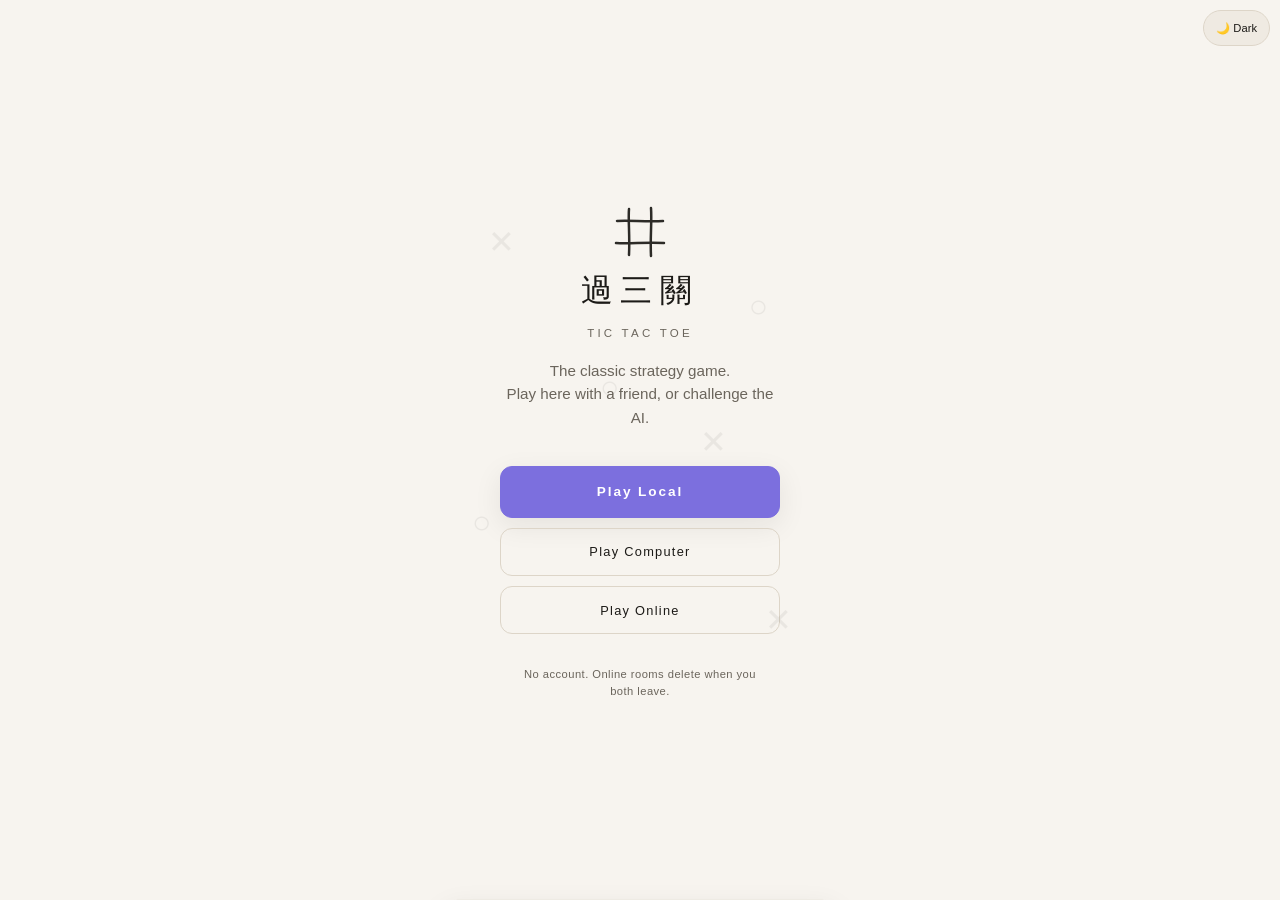
==== commit 3959d182: "design: option 1 editorial paper home and result pass Clearer primary Play Local hero, quiet seconda" ====
--- a/index.html
+++ b/index.html
@@ -1,1700 +1,463 @@
-<!DOCTYPE html>
+<!doctype html>
 <html lang="en">
-<head>
-    <meta charset="UTF-8">
-    <meta name="viewport" content="width=device-width, initial-scale=1.0">
+  <head>
+    <meta charset="UTF-8" />
+    <meta name="viewport" content="width=device-width, initial-scale=1.0" />
     <title>Tic Tac Toe — 過三關</title>
-    <meta name="description" content="Classic tic-tac-toe with local and online multiplayer. Pick your emoji and play!">
-    <meta name="theme-color" content="#a29bfe">
-    <meta name="apple-mobile-web-app-capable" content="yes">
-    <meta name="apple-mobile-web-app-status-bar-style" content="black-translucent">
-    <link rel="manifest" href="manifest.json">
-    <link rel="apple-touch-icon" href="icon-192.png">
-    <link rel="icon" href="data:image/svg+xml,%3Csvg xmlns=%22http://www.w3.org/2000/svg%22 viewBox=%220 0 64 64%22%3E%3Cpath d=%22M21 9 C20 20 22 35 21 55%22 fill=%22none%22 stroke=%22%231a1a1a%22 stroke-width=%222.5%22 stroke-linecap=%22round%22/%3E%3Cpath d=%22M43 8 C44 22 42 38 43 56%22 fill=%22none%22 stroke=%22%231a1a1a%22 stroke-width=%222.5%22 stroke-linecap=%22round%22/%3E%3Cpath d=%22M9 21 C20 20 38 22 55 21%22 fill=%22none%22 stroke=%22%231a1a1a%22 stroke-width=%222.5%22 stroke-linecap=%22round%22/%3E%3Cpath d=%22M8 43 C22 44 36 42 56 43%22 fill=%22none%22 stroke=%22%231a1a1a%22 stroke-width=%222.5%22 stroke-linecap=%22round%22/%3E%3C/svg%3E">
-    <meta property="og:title" content="過三關 — Tic Tac Toe">
-    <meta property="og:description" content="Classic tic-tac-toe with local and online multiplayer. Pick your emoji and play!">
-    <meta property="og:type" content="website">
-    <meta property="og:image" content="https://47096.github.io/tic-tac-toe/icon-512.png">
-
-    <link rel="preconnect" href="https://www.gstatic.com">
-    <script>try{const t=localStorage.getItem('theme');if(t)document.documentElement.setAttribute('data-theme',t);}catch(e){}</script>
-    <style>
-        :root {
-            --bg: #fafafa;
-            --surface: #f0f0f0;
-            --text: #1a1a1a;
-            --text-rgb: 26,26,26;
-            --text-dim: #595959;
-            --border: #e0e0e0;
-            --overlay-bg: rgba(240,240,240,0.95);
-            --error-bg: rgba(204,0,0,0.08);
-            --error-text: #c00;
-            --accent: #a29bfe;
-            --accent-primary: #7c6fde;
-            --accent-bg: rgba(162,155,254,0.1);
-            --radius-sm: 6px;
-            --radius-md: 10px;
-        }
-
-        @media (prefers-color-scheme: dark) { :root:not([data-theme="light"]) { --bg: #1a1a1a; --surface: #2a2a2a; --text: #f0f0f0; --text-rgb: 240,240,240; --text-dim: #aaa; --border: #444; --overlay-bg: rgba(20,20,20,0.95); --error-bg: rgba(255,60,60,0.12); --error-text: #ff6b6b; } }
-        [data-theme="dark"] { --bg: #1a1a1a; --surface: #2a2a2a; --text: #f0f0f0; --text-rgb: 240,240,240; --text-dim: #aaa; --border: #444; --overlay-bg: rgba(20,20,20,0.95); --error-bg: rgba(255,60,60,0.12); --error-text: #ff6b6b; }
-
-        * { margin: 0; padding: 0; box-sizing: border-box; }
-
-        :focus-visible { outline: 2px solid var(--text); outline-offset: 2px; }
-
-        body {
-            font-family: 'Helvetica Neue', 'Arial', sans-serif;
-            background: var(--bg);
-            color: var(--text);
-            height: 100dvh; height: 100vh;
-            width: 100vw;
-            display: flex; flex-direction: column;
-            align-items: center; justify-content: center;
-            overflow-x: hidden; overflow-y: auto;
-            overscroll-behavior: none;
-            transition: background-color 0.2s, color 0.2s;
-            padding: env(safe-area-inset-top, 0) env(safe-area-inset-right, 0) env(safe-area-inset-bottom, 0) env(safe-area-inset-left, 0);
-        }
-
-        .no-select { -webkit-user-select: none; user-select: none; }
-        .sr-only { position: absolute; width: 1px; height: 1px; padding: 0; margin: -1px; overflow: hidden; clip: rect(0,0,0,0); white-space: nowrap; border: 0; }
-
-        .screen { display: flex; flex-direction: column; align-items: center; gap: 12px; width: 100%; max-width: 400px; padding: 20px 16px; animation: fadeIn 0.2s ease-out; }
-        .screen:focus { outline: none; }
-        #title-screen { position: relative; overflow: hidden; }
-        .screen.hidden, .hidden { display: none; }
-        .title-bg { position: absolute; inset: 0; z-index: 0; pointer-events: none; }
-        .title-bg .drift { position: absolute; font-size: 2rem; opacity: 0.06; font-weight: 200; color: var(--text); }
-        .title-bg .drift-a { animation: driftA 7s ease-in-out infinite; }
-        .title-bg .drift-b { animation: driftB 9s ease-in-out infinite; }
-        @keyframes driftA { 0%,100% { transform: translate(0,0) rotate(0deg); } 50% { transform: translate(15px,-10px) rotate(12deg); } }
-        @keyframes driftB { 0%,100% { transform: translate(0,0) rotate(0deg); } 50% { transform: translate(-12px,15px) rotate(-8deg); } }
-        @keyframes fadeIn { from { opacity: 0; transform: translateY(8px); } to { opacity: 1; transform: translateY(0); } }
-
-        .logo-mark { color: var(--text); margin-bottom: -4px; }
-        h1 { font-size: 1.5rem; font-weight: 400; letter-spacing: 0.3em; text-transform: uppercase; }
-        .subtitle { font-size: 0.7rem; color: var(--text-dim); letter-spacing: 0.15em; text-transform: uppercase; margin-top: -4px; margin-bottom: 6px; }
-        .sub { font-size: 0.7rem; color: var(--text-dim); letter-spacing: 0.15em; }
-
-        /* Picker */
-        .pick-section { width: 100%; display: flex; flex-direction: column; align-items: center; }
-        .pick-header { font-size: 0.8rem; color: var(--text-dim); letter-spacing: 0.1em; margin-bottom: 8px; text-align: center; }
-        .pick-header.active { color: var(--text); font-weight: 600; }
-        .emoji-grid { display: grid; grid-template-columns: repeat(5, 1fr); gap: 6px; width: 100%; max-width: 300px; }
-        .emoji-grid .e { width: 100%; aspect-ratio: 1; min-height: 44px; font-size: 1.4rem; border: 1px solid var(--border); background: var(--bg); cursor: pointer; display: flex; align-items: center; justify-content: center; transition: all 0.15s; border-radius: var(--radius-sm); color: var(--text); touch-action: manipulation; }
-        .emoji-grid .e:focus-visible { outline: 2px solid var(--text); outline-offset: 2px; }
-        .emoji-grid .e:hover { border-color: var(--text-dim); }
-        .emoji-grid .e:active { transform: scale(0.9); }
-        .emoji-grid .e.sel { border-color: var(--text); background: var(--surface); }
-        .cat-tabs { display: grid; grid-template-columns: repeat(5,1fr); gap: 6px; width: 100%; max-width: 300px; margin-bottom: 10px; }
-        .cat-tab { display: flex; flex-direction: column; align-items: center; justify-content: center; gap: 2px; aspect-ratio: 1; border-radius: var(--radius-sm); border: 1px solid var(--border); background: var(--bg); cursor: pointer; transition: all 0.2s; font-family: inherit; padding: 4px 2px; touch-action: manipulation; }
-        .cat-tab:hover { border-color: var(--text-dim); }
-        .cat-tab.active { background: var(--accent-bg); border-color: var(--accent); }
-        .cat-tab .cat-icon { font-size: 1.4rem; line-height: 1; }
-        .cat-tab .cat-name { font-size: 0.4rem; color: var(--text-dim); font-weight: 700; letter-spacing: 0.03em; text-transform: uppercase; white-space: nowrap; overflow: hidden; text-overflow: ellipsis; max-width: 100%; }
-        .cat-tab.active .cat-name { color: var(--accent-primary); }
-        .emoji-grid .e.used { opacity: 0.35; cursor: not-allowed; }
-        .emoji-grid .e.just-picked { animation: pick-pulse 0.25s ease-out; }
-        @keyframes pick-pulse { 0% { transform: scale(1); } 50% { transform: scale(1.25); } 100% { transform: scale(1); } }
-
-        .pick-preview { display: flex; gap: 20px; align-items: center; justify-content: center; margin-top: 4px; }
-        .ready-area { width: 100%; max-width: 300px; }
-        .ready-row { display: flex; gap: 8px; }
-        .ready-player { flex: 1; display: flex; flex-direction: column; align-items: center; gap: 4px; padding: 10px; background: var(--surface); border-radius: var(--radius-md); border: 2px solid transparent; transition: all 0.15s; box-shadow: 0 1px 3px rgba(0,0,0,0.08); }
-        .ready-player.active { border-color: var(--text); }
-        .ready-player.ready { border-color: var(--accent); background: var(--accent-bg); }
-        .ready-player .rp-icon { width: 40px; height: 40px; display: flex; align-items: center; justify-content: center; font-size: 1.4rem; border: 1px solid var(--border); border-radius: var(--radius-sm); background: var(--bg); color: var(--text-dim); }
-        .ready-player .rp-icon img { width: 100%; height: 100%; object-fit: cover; border-radius: var(--radius-sm); transform: scaleX(-1); }
-        .ready-player .rp-label { font-size: 0.75rem; color: var(--text-dim); letter-spacing: 0.1em; }
-        .ready-player .rp-status { display: none; }
-
-        .btn-row { display: flex; gap: 8px; margin-top: 4px; }
-        .btn { padding: 10px 24px; border: 1px solid var(--text); border-radius: var(--radius-sm); background: transparent; color: var(--text); font-size: 0.8rem; font-weight: 600; cursor: pointer; letter-spacing: 0.1em; transition: all 0.15s; min-height: 44px; display: inline-flex; align-items: center; justify-content: center; touch-action: manipulation; }
-        .btn:hover { background: var(--surface); border-color: var(--text-dim); }
-        .btn:active { transform: scale(0.97); }
-        .btn:disabled { opacity: 0.25; cursor: default; background: transparent; color: var(--text-dim); border-color: var(--border); }
-        .btn-sm { padding: 8px 16px; font-size: 0.75rem; }
-        .btn-ghost { border-color: var(--border); color: var(--text-dim); }
-        .btn-ghost:hover { background: var(--surface); color: var(--text); border-color: var(--text-dim); }
-        .btn-primary { background: var(--accent-primary); color: #fff; border-color: var(--accent-primary); }
-        .btn-primary:hover { opacity: 0.9; }
-        .btn-success { background: #00b894; color: #fff; border-color: #00b894; }
-        .btn .spinner { width: 12px; height: 12px; border: 1.5px solid var(--border); border-top-color: var(--text); border-radius: 50%; animation: spin 0.8s linear infinite; margin-right: 6px; }
-
-        .online-link { font-size: 0.75rem; color: var(--text-dim); cursor: pointer; letter-spacing: 0.05em; margin-top: 4px; background: none; border: none; padding: 8px 16px; min-height: 44px; display: flex; align-items: center; }
-        .online-link:hover { color: var(--text); }
-        .online-link:active { opacity: 0.7; }
-
-        .waiting { display: flex; align-items: center; gap: 6px; font-size: 0.8rem; color: var(--text-dim); margin-top: 8px; }
-        .spinner { width: 12px; height: 12px; border: 1.5px solid var(--border); border-top-color: var(--text); border-radius: 50%; animation: spin 0.8s linear infinite; }
-
-
-        .error-msg { color: var(--error-text); font-size: 0.75rem; text-align: center; background: var(--error-bg); padding: 8px 12px; border-radius: var(--radius-sm); }
-
-        /* Game — Tab Bar */
-        .game-players { position: relative; width: 100%; display: flex; background: var(--surface); border-radius: var(--radius-md); overflow: hidden; border: 1px solid var(--border); margin-bottom: 8px; transition: background-color 0.2s, border-color 0.2s; }
-        .game-tab { flex: 1; text-align: center; font-size: 0.7rem; color: var(--text-dim); border-right: 1px solid var(--border); transition: all 0.15s; padding: 0; }
-        .game-tab:last-child { border-right: none; }
-        .game-tab .gt-label { font-size: 0.6rem; font-weight: 700; letter-spacing: 0.15em; text-transform: uppercase; padding: 6px 0; background: var(--border); color: var(--text-dim); }
-        .game-tab.active .gt-label { background: var(--accent-primary); color: #fff; }
-        .game-tab .gt-body { padding: 10px 4px; display: flex; align-items: center; justify-content: center; gap: 6px; }
-        .game-tab .gt-emoji { font-size: 1.6rem; line-height: 1; }
-        .game-tab .gt-emoji img { width: 36px; height: 36px; border-radius: 6px; object-fit: cover; transform: scaleX(-1); vertical-align: middle; }
-        .game-tab .gt-val { font-size: 1.1rem; font-weight: 300; }
-        .game-tab.active .gt-val { font-weight: 600; }
-
-        .board-wrap { position: relative; width: min(85vw, 55dvh, 55vh, 400px); height: min(85vw, 55dvh, 55vh, 400px); box-shadow: 0 2px 8px rgba(0,0,0,0.06); }
-        .board { display: grid; grid-template-columns: repeat(3,1fr); grid-template-rows: repeat(3,1fr); gap: 0; width: 100%; height: 100%; position: relative; overflow: visible; }
-        .board-lines { position: absolute; inset: 0; pointer-events: none; z-index: 0; }
-        .board-lines .v { position: absolute; width: 2px; background: var(--border); top: -10px; bottom: -10px; }
-        .board-lines .v:nth-child(1) { left: 33.33%; transform: translateX(-50%); }
-        .board-lines .v:nth-child(2) { left: 66.66%; transform: translateX(-50%); }
-        .board-lines .h { position: absolute; height: 2px; background: var(--border); left: -10px; right: -10px; }
-        .board-lines .h:nth-child(3) { top: 33.33%; transform: translateY(-50%); }
-        .board-lines .h:nth-child(4) { top: 66.66%; transform: translateY(-50%); }
-        .cell { background: transparent; display: flex; align-items: center; justify-content: center; cursor: pointer; transition: background 0.12s; -webkit-tap-highlight-color: transparent; overflow: hidden; z-index: 1; border-radius: 4px; border: none; outline: none; font-family: inherit; color: inherit; padding: 0; touch-action: manipulation; }
-        .cell:hover:not(.m) { background: rgba(var(--text-rgb), 0.06); }
-        .cell.shake { animation: shake 0.3s ease-in-out; }
-        @keyframes shake { 0%,100%{transform:translateX(0)} 25%{transform:translateX(-4px)} 75%{transform:translateX(4px)} }
-        .cell.m { cursor: default; }
-        .cell .ce { font-size: 2.2rem; opacity: 0; transform: scale(0.6); transition: opacity 0.15s, transform 0.15s cubic-bezier(0.34, 1.56, 0.64, 1); font-weight: 200; }
-        .cell.m .ce { opacity: 1; transform: scale(1); }
-        .cell img { width: 80%; height: 80%; object-fit: cover; border-radius: 4px; opacity: 0; transform: scale(0.6) scaleX(-1); transition: opacity 0.15s, transform 0.15s cubic-bezier(0.34, 1.56, 0.64, 1); }
-        .cell.m img { opacity: 1; transform: scale(1) scaleX(-1); }
-        .cell.win { background: var(--accent-bg); box-shadow: 0 0 16px 3px rgba(162,155,254,0.3); animation: winPulse 1.5s ease-in-out infinite; }
-        .snap-hidden { position: absolute; left: -9999px; top: -9999px; width: 320px; height: 320px; opacity: 0; pointer-events: none; }
-        .cell.threat { box-shadow: 0 0 10px 2px rgba(162,155,254,0.25); }
-        @keyframes winPulse { 0%,100% { box-shadow: 0 0 16px 3px rgba(162,155,254,0.3); } 50% { box-shadow: 0 0 24px 6px rgba(162,155,254,0.45); } }
-
-        #win-canvas { position: absolute; top:0; left:0; width:100%; height:100%; pointer-events: none; z-index: 5; }
-        
-        .ctrls { display: flex; gap: 8px; margin-top: 8px; width: 100%; max-width: 300px; align-items: center; }
-        .ctrls .btn { flex: 1; }
-        .network-banner { position: fixed; top: env(safe-area-inset-top, 0px); left: 0; right: 0; background: #ff6b6b; color: #fff; text-align: center; padding: 6px; font-size: 0.75rem; z-index: 500; letter-spacing: 0.05em; }
-
-        .theme-toggle { position: fixed; top: max(env(safe-area-inset-top, 0px), 10px); right: 10px; z-index: 100; background: var(--surface); border: 1px solid var(--border); border-radius: 20px; font-size: 0.7rem; cursor: pointer; padding: 6px 12px; min-height: 36px; display: flex; align-items: center; gap: 4px; transition: all 0.15s; color: var(--text); }
-        .theme-toggle:hover { background: var(--bg); }
-
-        .result-overlay { position: fixed; bottom: 0; left: 50%; transform: translateX(-50%) translateY(100%); background: var(--bg); padding: 16px 24px max(20px, env(safe-area-inset-bottom, 0px)); border-radius: 16px 16px 0 0; border: 1px solid var(--border); border-bottom: none; box-shadow: 0 -4px 24px rgba(0,0,0,0.15); z-index: 200; width: 100%; max-width: 400px; text-align: center; transition: transform 0.3s ease-out; }
-        .result-overlay.show { transform: translateX(-50%) translateY(0); }
-        .board-wrap.pulse { animation: boardPulse 0.4s ease-out; }
-        .diff-chip { display: flex; width: 100%; border: 1px solid var(--border); border-radius: 10px; overflow: hidden; }
-        .diff-chip-item { flex: 1; display: flex; align-items: center; justify-content: center; gap: 6px; padding: 10px 12px; border: none; border-right: 1px solid var(--border); background: var(--bg); color: var(--text-dim); cursor: pointer; transition: all 0.2s; font-family: inherit; font-size: 0.7rem; font-weight: 600; letter-spacing: 0.05em; }
-        .diff-chip-item:last-child { border-right: none; }
-        .diff-chip-item.active { background: var(--accent-primary); color: #fff; }
-        .diff-emoji { font-size: 1rem; line-height: 1; }
-        .diff-text { letter-spacing: 0.05em; }
-        @keyframes boardPulse { 0%{transform:scale(1)} 50%{transform:scale(1.03)} 100%{transform:scale(1)} }
-
-        .result-overlay h2 { font-size: 1rem; font-weight: 600; letter-spacing: 0.1em; margin-bottom: 6px; }
-        .result-overlay .big { font-size: 2.5rem; margin-bottom: 6px; }
-        .result-overlay .big img { width: 60px; height: 60px; border-radius: 8px; object-fit: cover; transform: scaleX(-1); }
-
-        @media (prefers-reduced-motion: reduce) {
-            *, *::before, *::after { animation-duration: 0.01ms !important; transition-duration: 0.01ms !important; }
-            .cell.win { animation: none; box-shadow: 0 0 16px 3px rgba(162,155,254,0.3); }
-        }
-    </style>
-</head>
-<body>
-    <noscript><div style="text-align:center;padding:40px;font-family:system-ui;"><h2>JavaScript Required</h2><p>This game needs JavaScript to run. Please enable it in your browser settings.</p></div></noscript>
-
-    <button class="theme-toggle" id="theme-toggle" title="Toggle dark mode" aria-label="Toggle dark mode">🌙 Dark</button>
+    <meta
+      name="description"
+      content="Classic tic-tac-toe with local and online multiplayer. Pick your emoji and play!"
+    />
+    <meta name="theme-color" content="#a29bfe" />
+    <meta name="apple-mobile-web-app-capable" content="yes" />
+    <meta name="mobile-web-app-capable" content="yes" />
+    <meta name="apple-mobile-web-app-status-bar-style" content="black-translucent" />
+    <link rel="manifest" href="manifest.json" />
+    <link rel="apple-touch-icon" href="icon-192.png" />
+    <link
+      rel="icon"
+      href="data:image/svg+xml,%3Csvg xmlns=%22http://www.w3.org/2000/svg%22 viewBox=%220 0 64 64%22%3E%3Cpath d=%22M21 9 C20 20 22 35 21 55%22 fill=%22none%22 stroke=%22%231a1a1a%22 stroke-width=%222.5%22 stroke-linecap=%22round%22/%3E%3Cpath d=%22M43 8 C44 22 42 38 43 56%22 fill=%22none%22 stroke=%22%231a1a1a%22 stroke-width=%222.5%22 stroke-linecap=%22round%22/%3E%3Cpath d=%22M9 21 C20 20 38 22 55 21%22 fill=%22none%22 stroke=%22%231a1a1a%22 stroke-width=%222.5%22 stroke-linecap=%22round%22/%3E%3Cpath d=%22M8 43 C22 44 36 42 56 43%22 fill=%22none%22 stroke=%22%231a1a1a%22 stroke-width=%222.5%22 stroke-linecap=%22round%22/%3E%3C/svg%3E"
+    />
+    <meta property="og:title" content="過三關 — Tic Tac Toe" />
+    <meta
+      property="og:description"
+      content="Classic tic-tac-toe with local and online multiplayer. Pick your emoji and play!"
+    />
+    <meta property="og:type" content="website" />
+    <meta property="og:image" content="https://47096.github.io/tic-tac-toe/icon-512.png" />
+
+    <link rel="preconnect" href="https://www.gstatic.com" />
+    <script>
+      try {
+        const t = localStorage.getItem('theme');
+        if (t) document.documentElement.setAttribute('data-theme', t);
+      } catch (e) {}
+    </script>
+    <link rel="stylesheet" href="css/game.css" />
+  </head>
+  <body>
+    <noscript
+      ><div style="text-align: center; padding: 40px; font-family: system-ui">
+        <h2>JavaScript Required</h2>
+        <p>This game needs JavaScript to run. Please enable it in your browser settings.</p>
+      </div></noscript
+    >
+
+    <button
+      class="theme-toggle"
+      id="theme-toggle"
+      title="Toggle dark mode"
+      aria-label="Toggle dark mode"
+    >
+      🌙 Dark
+    </button>
 
     <!-- TITLE SCREEN -->
     <div class="screen no-select" id="title-screen" tabindex="-1">
-        <div class="title-bg">
-            <span class="drift drift-a" style="top:8%; left:12%;">✕</span>
-            <span class="drift drift-b" style="top:20%; right:18%;">○</span>
-            <span class="drift drift-a" style="top:45%; left:65%;">✕</span>
-            <span class="drift drift-b" style="top:60%; left:8%;">○</span>
-            <span class="drift drift-a" style="top:78%; right:12%;">✕</span>
-            <span class="drift drift-b" style="top:35%; left:40%;">○</span>
-        </div>
-        <svg class="logo-mark" viewBox="0 0 64 64" width="56" height="56" aria-hidden="true"><path d="M21 9 C20 20, 22 35, 21 55" fill="none" stroke="currentColor" stroke-width="2.5" stroke-linecap="round"/><path d="M43 8 C44 22, 42 38, 43 56" fill="none" stroke="currentColor" stroke-width="2.5" stroke-linecap="round"/><path d="M9 21 C20 20, 38 22, 55 21" fill="none" stroke="currentColor" stroke-width="2.5" stroke-linecap="round"/><path d="M8 43 C22 44, 36 42, 56 43" fill="none" stroke="currentColor" stroke-width="2.5" stroke-linecap="round"/></svg>
-        <h1>過三關</h1>
-        <div class="subtitle">tic tac toe</div>
-        <div style="font-size:0.75rem; color:var(--text-dim); text-align:center; line-height:1.6; max-width:240px; margin-bottom:20px;">The classic strategy game.<br>Play with friends or challenge the AI.</div>
-        <div style="display:flex; flex-direction:column; gap:8px; width:100%; max-width:260px;">
-            <button class="btn btn-sm" id="title-local-btn">Local</button>
-            <button class="btn btn-sm" id="title-ai-btn">Computer</button>
-            <button class="btn btn-sm" id="title-online-btn">Online</button>
-        </div>
+      <div class="title-bg">
+        <span class="drift drift-a" style="top: 8%; left: 12%">✕</span>
+        <span class="drift drift-b" style="top: 20%; right: 18%">○</span>
+        <span class="drift drift-a" style="top: 45%; left: 65%">✕</span>
+        <span class="drift drift-b" style="top: 60%; left: 8%">○</span>
+        <span class="drift drift-a" style="top: 78%; right: 12%">✕</span>
+        <span class="drift drift-b" style="top: 35%; left: 40%">○</span>
+      </div>
+      <svg class="logo-mark" viewBox="0 0 64 64" width="56" height="56" aria-hidden="true">
+        <path
+          d="M21 9 C20 20, 22 35, 21 55"
+          fill="none"
+          stroke="currentColor"
+          stroke-width="2.5"
+          stroke-linecap="round"
+        />
+        <path
+          d="M43 8 C44 22, 42 38, 43 56"
+          fill="none"
+          stroke="currentColor"
+          stroke-width="2.5"
+          stroke-linecap="round"
+        />
+        <path
+          d="M9 21 C20 20, 38 22, 55 21"
+          fill="none"
+          stroke="currentColor"
+          stroke-width="2.5"
+          stroke-linecap="round"
+        />
+        <path
+          d="M8 43 C22 44, 36 42, 56 43"
+          fill="none"
+          stroke="currentColor"
+          stroke-width="2.5"
+          stroke-linecap="round"
+        />
+      </svg>
+      <h1>過三關</h1>
+      <div class="subtitle">Tic Tac Toe</div>
+      <p class="title-lede">
+        The classic strategy game.<br />Play here with a friend, or challenge the AI.
+      </p>
+      <div class="mode-stack">
+        <button class="btn btn-hero" id="title-local-btn">Play Local</button>
+        <button class="btn btn-quiet" id="title-ai-btn">Play Computer</button>
+        <button class="btn btn-quiet" id="title-online-btn">Play Online</button>
+      </div>
+      <p class="title-note">No account. Online rooms delete when you both leave.</p>
     </div>
 
     <!-- PICKER (avatar selection) -->
     <div class="screen hidden no-select" id="picker" tabindex="-1">
-        <div style="position:relative; width:100%; max-width:300px; margin-bottom:4px; text-align:center;">
-            <div class="pick-header active" id="pick-header" style="margin-bottom:0;">Player 1 — pick your avatar</div>
-            <div id="picker-mode-label" style="font-size:0.65rem; color:var(--text-dim);"></div>
-            <button id="picker-close-btn" aria-label="Close" style="position:absolute; right:0; top:50%; transform:translateY(-50%); background:none; border:none; font-size:1.2rem; color:var(--text-dim); cursor:pointer; min-width:44px; min-height:44px; display:flex; align-items:center; justify-content:center;">×</button>
-        </div>
-        <div id="cat-tabs" class="cat-tabs" role="tablist"></div>
-        <div id="emoji-grid" class="emoji-grid"></div>
-        <div id="photo-wrap" style="display:none; width:100%; max-width:300px;">
-            <div id="upload-area" tabindex="0" role="button" aria-label="Upload a photo" style="width:100%; aspect-ratio:1; border:2px dashed var(--border); border-radius:var(--radius-sm); display:flex; flex-direction:column; align-items:center; justify-content:center; gap:8px; cursor:pointer; background:var(--surface); transition:border-color 0.2s;">
-                <div style="font-size:2rem; opacity:0.4;">+</div>
-                <div style="font-size:0.8rem; color:var(--text-dim);">Upload a photo</div>
-                <div style="font-size:0.65rem; color:var(--text-dim); opacity:0.6;">Tap or drop an image</div>
-            </div>
-            <input type="file" id="photo-upload" accept="image/*" capture="environment" style="display:none;">
-            <canvas id="snap-canvas" class="snap-hidden"></canvas>
-        </div>
-        <div class="ready-area">
-            <div class="ready-row">
-                <div class="ready-player" id="p1-ready">
-                    <div class="rp-icon" id="pick-p1-icon">👤</div>
-                    <div class="rp-label">P1</div>
-                    <div class="rp-status" id="pick-p1-status">Pick your avatar</div>
-                </div>
-                <div class="ready-player" id="p2-ready">
-                    <div class="rp-icon" id="pick-p2-icon">👤</div>
-                    <div class="rp-label">P2</div>
-                    <div class="rp-status" id="pick-p2-status">Waiting</div>
-                </div>
-            </div>
-        </div>
-        <div class="ctrls" style="max-width:300px;margin-top:4px;">
-            <button class="btn btn-sm" id="start-game-btn" disabled>Start Game</button>
-        </div>
+      <div
+        style="
+          position: relative;
+          width: 100%;
+          max-width: 300px;
+          margin-bottom: 4px;
+          text-align: center;
+        "
+      >
+        <div class="pick-header active" id="pick-header" style="margin-bottom: 0">
+          Player 1 — pick your avatar
+        </div>
+        <div id="picker-mode-label" style="font-size: 0.65rem; color: var(--text-dim)"></div>
+        <button
+          id="picker-close-btn"
+          aria-label="Close"
+          style="
+            position: absolute;
+            right: 0;
+            top: 50%;
+            transform: translateY(-50%);
+            background: none;
+            border: none;
+            font-size: 1.2rem;
+            color: var(--text-dim);
+            cursor: pointer;
+            min-width: 44px;
+            min-height: 44px;
+            display: flex;
+            align-items: center;
+            justify-content: center;
+          "
+        >
+          ×
+        </button>
+      </div>
+      <div id="cat-tabs" class="cat-tabs" role="tablist"></div>
+      <div id="emoji-grid" class="emoji-grid"></div>
+      <div id="photo-wrap" style="display: none; width: 100%; max-width: 300px">
+        <div
+          id="upload-area"
+          tabindex="0"
+          role="button"
+          aria-label="Upload a photo"
+          style="
+            width: 100%;
+            aspect-ratio: 1;
+            border: 2px dashed var(--border);
+            border-radius: var(--radius-sm);
+            display: flex;
+            flex-direction: column;
+            align-items: center;
+            justify-content: center;
+            gap: 8px;
+            cursor: pointer;
+            background: var(--surface);
+            transition: border-color 0.2s;
+          "
+        >
+          <div style="font-size: 2rem; opacity: 0.4">+</div>
+          <div style="font-size: 0.8rem; color: var(--text-dim)">Upload a photo</div>
+          <div style="font-size: 0.65rem; color: var(--text-dim); opacity: 0.6">
+            Tap or drop an image
+          </div>
+          <div
+            style="
+              font-size: 0.6rem;
+              color: var(--text-dim);
+              opacity: 0.7;
+              max-width: 90%;
+              text-align: center;
+            "
+          >
+            Shown to your opponent only. Deleted when the room closes.
+          </div>
+        </div>
+        <input
+          type="file"
+          id="photo-upload"
+          accept="image/*"
+          capture="environment"
+          style="display: none"
+        />
+        <canvas id="snap-canvas" class="snap-hidden"></canvas>
+      </div>
+      <div class="ready-area">
+        <div class="ready-row">
+          <div class="ready-player" id="p1-ready">
+            <div class="rp-icon" id="pick-p1-icon">👤</div>
+            <div class="rp-label">P1</div>
+            <div class="rp-status" id="pick-p1-status">Pick your avatar</div>
+          </div>
+          <div class="ready-player" id="p2-ready">
+            <div class="rp-icon" id="pick-p2-icon">👤</div>
+            <div class="rp-label">P2</div>
+            <div class="rp-status" id="pick-p2-status">Waiting</div>
+          </div>
+        </div>
+      </div>
+      <div class="ctrls" style="max-width: 300px; margin-top: 4px">
+        <button class="btn btn-sm" id="start-game-btn" disabled>Start Game</button>
+      </div>
     </div>
 
     <!-- ONLINE -->
     <div class="screen hidden no-select" id="online-screen" tabindex="-1">
-        <div style="position:relative; width:100%; max-width:300px; margin-bottom:4px; text-align:center;">
-            <div class="pick-header active" id="online-header" style="margin-bottom:0;">Player 1 — pick your avatar</div>
-            <div style="font-size:0.65rem; color:var(--text-dim);">Play with a friend via link</div>
-            <button id="online-close-btn" aria-label="Close" style="position:absolute; right:0; top:50%; transform:translateY(-50%); background:none; border:none; font-size:1.2rem; color:var(--text-dim); cursor:pointer; min-width:44px; min-height:44px; display:flex; align-items:center; justify-content:center;">×</button>
-        </div>
-        <div id="online-cat-tabs" class="cat-tabs" role="tablist"></div>
-        <div id="online-emoji-grid" class="emoji-grid"></div>
-        <div id="online-photo-wrap" style="display:none; width:100%; max-width:300px;">
-            <div id="online-upload-area" tabindex="0" role="button" aria-label="Upload a photo" style="width:100%; aspect-ratio:1; border:2px dashed var(--border); border-radius:var(--radius-sm); display:flex; flex-direction:column; align-items:center; justify-content:center; gap:8px; cursor:pointer; background:var(--surface); transition:border-color 0.2s;">
-                <div style="font-size:2rem; opacity:0.4;">+</div>
-                <div style="font-size:0.8rem; color:var(--text-dim);">Upload a photo</div>
-                <div style="font-size:0.65rem; color:var(--text-dim); opacity:0.6;">Tap or drop an image</div>
-            </div>
-            <input type="file" id="online-photo-upload" accept="image/*" capture="environment" style="display:none;">
-            <canvas id="online-snap-canvas" class="snap-hidden"></canvas>
-        </div>
-
-        <div class="ready-area">
-            <div class="ready-row">
-                <div class="ready-player active" id="online-p1-ready">
-                    <div class="rp-icon" id="online-pick-p1-icon">👤</div>
-                    <div class="rp-label">P1 (You)</div>
-                    <div class="rp-status" id="online-pick-p1-status">Pick your avatar</div>
-                </div>
-                <div class="ready-player" id="online-p2-ready">
-                    <div class="rp-icon" id="online-pick-p2-icon">👤</div>
-                    <div class="rp-label">P2</div>
-                    <div class="rp-status" id="online-pick-p2-status">Waiting</div>
-                </div>
-            </div>
-        </div>
-
-        <div class="error-msg hidden" id="online-error"></div>
-
-        <button class="btn" id="create-btn" disabled style="width:100%; max-width:300px; margin-top:4px;">Create Room</button>
-        <button class="btn" id="join-btn" disabled style="width:100%; max-width:300px; margin-top:4px; display:none;">Join Room</button>
+      <div
+        style="
+          position: relative;
+          width: 100%;
+          max-width: 300px;
+          margin-bottom: 4px;
+          text-align: center;
+        "
+      >
+        <div class="pick-header active" id="online-header" style="margin-bottom: 0">
+          Player 1 — pick your avatar
+        </div>
+        <div style="font-size: 0.65rem; color: var(--text-dim)">Play with a friend via link</div>
+        <button
+          id="online-close-btn"
+          aria-label="Close"
+          style="
+            position: absolute;
+            right: 0;
+            top: 50%;
+            transform: translateY(-50%);
+            background: none;
+            border: none;
+            font-size: 1.2rem;
+            color: var(--text-dim);
+            cursor: pointer;
+            min-width: 44px;
+            min-height: 44px;
+            display: flex;
+            align-items: center;
+            justify-content: center;
+          "
+        >
+          ×
+        </button>
+      </div>
+      <div id="online-cat-tabs" class="cat-tabs" role="tablist"></div>
+      <div id="online-emoji-grid" class="emoji-grid"></div>
+      <div id="online-photo-wrap" style="display: none; width: 100%; max-width: 300px">
+        <div
+          id="online-upload-area"
+          tabindex="0"
+          role="button"
+          aria-label="Upload a photo"
+          style="
+            width: 100%;
+            aspect-ratio: 1;
+            border: 2px dashed var(--border);
+            border-radius: var(--radius-sm);
+            display: flex;
+            flex-direction: column;
+            align-items: center;
+            justify-content: center;
+            gap: 8px;
+            cursor: pointer;
+            background: var(--surface);
+            transition: border-color 0.2s;
+          "
+        >
+          <div style="font-size: 2rem; opacity: 0.4">+</div>
+          <div style="font-size: 0.8rem; color: var(--text-dim)">Upload a photo</div>
+          <div style="font-size: 0.65rem; color: var(--text-dim); opacity: 0.6">
+            Tap or drop an image
+          </div>
+          <div
+            style="
+              font-size: 0.6rem;
+              color: var(--text-dim);
+              opacity: 0.7;
+              max-width: 90%;
+              text-align: center;
+            "
+          >
+            Shown to your opponent only. Deleted when the room closes.
+          </div>
+        </div>
+        <input
+          type="file"
+          id="online-photo-upload"
+          accept="image/*"
+          capture="environment"
+          style="display: none"
+        />
+        <canvas id="online-snap-canvas" class="snap-hidden"></canvas>
+      </div>
+
+      <div class="ready-area">
+        <div class="ready-row">
+          <div class="ready-player active" id="online-p1-ready">
+            <div class="rp-icon" id="online-pick-p1-icon">👤</div>
+            <div class="rp-label">P1 (You)</div>
+            <div class="rp-status" id="online-pick-p1-status">Pick your avatar</div>
+          </div>
+          <div class="ready-player" id="online-p2-ready">
+            <div class="rp-icon" id="online-pick-p2-icon">👤</div>
+            <div class="rp-label">P2</div>
+            <div class="rp-status" id="online-pick-p2-status">Waiting</div>
+          </div>
+        </div>
+      </div>
+
+      <div class="error-msg hidden" id="online-error"></div>
+
+      <button
+        class="btn"
+        id="create-btn"
+        disabled
+        style="width: 100%; max-width: 300px; margin-top: 4px"
+      >
+        Create Room
+      </button>
+      <button
+        class="btn"
+        id="join-btn"
+        disabled
+        style="width: 100%; max-width: 300px; margin-top: 4px; display: none"
+      >
+        Join Room
+      </button>
     </div>
 
     <!-- WAITING -->
     <div class="screen hidden no-select" id="waiting-screen" tabindex="-1">
-        <div class="waiting"><div class="spinner"></div><span id="waiting-text">Waiting for Player 2…</span></div>
-        <button class="btn btn-sm btn-primary" id="copy-invite-btn" style="margin-top:16px;">📋 Copy Invite Link</button>
-        <div style="font-size:0.65rem; color:var(--text-dim); text-align:center; margin-top:8px;">Paste it in a message to your friend</div>
-        <button class="btn btn-sm btn-ghost" id="cancel-btn" style="margin-top:12px;">Cancel</button>
+      <div class="waiting">
+        <div class="spinner"></div>
+        <span id="waiting-text">Waiting for Player 2…</span>
+      </div>
+      <button class="btn btn-sm btn-primary" id="copy-invite-btn" style="margin-top: 16px">
+        📋 Copy Invite Link
+      </button>
+      <div style="font-size: 0.65rem; color: var(--text-dim); text-align: center; margin-top: 8px">
+        Paste it in a message to your friend
+      </div>
+      <button class="btn btn-sm btn-ghost" id="cancel-btn" style="margin-top: 12px">Cancel</button>
     </div>
 
     <!-- GAME -->
     <div class="screen hidden no-select" id="game-screen" tabindex="-1">
-        <div style="position:relative; width:100%; max-width:400px;">
-            <div class="game-players">
-                <div class="game-tab active" id="p1-game-box">
-                    <div class="gt-label">P1</div>
-                    <div class="gt-body">
-                        <span class="gt-emoji" id="p1-icon">😎</span>
-                        <span class="gt-val"><span id="p1-score">0</span></span>
-                    </div>
-                    <div id="streak-display" style="font-size:0.55rem; color:var(--accent); min-height:0.7rem;"></div>
-                </div>
-                <div class="game-tab" id="draw-game-box">
-                    <div class="gt-label">Draw</div>
-                    <div class="gt-body">
-                        <span class="gt-emoji">🤝</span>
-                        <span class="gt-val"><span id="draw-score">0</span></span>
-                    </div>
-                </div>
-                <div class="game-tab" id="p2-game-box">
-                    <div class="gt-label">P2</div>
-                    <div class="gt-body">
-                        <span class="gt-emoji" id="p2-icon">🐱</span>
-                        <span class="gt-val"><span id="p2-score">0</span></span>
-                    </div>
-                </div>
+      <div style="position: relative; width: 100%; max-width: 400px">
+        <div class="game-players">
+          <div class="game-tab active" id="p1-game-box">
+            <div class="gt-label">P1</div>
+            <div class="gt-body">
+              <span class="gt-emoji" id="p1-icon">😎</span>
+              <span class="gt-val"><span id="p1-score">0</span></span>
             </div>
-            <button id="game-close-btn" aria-label="Close" style="position:absolute; right:0; top:-36px; background:none; border:none; font-size:1.2rem; color:var(--text-dim); cursor:pointer; min-width:44px; min-height:44px; display:flex; align-items:center; justify-content:center; z-index:1;">×</button>
-        </div>
-        <div class="board-wrap" id="board-wrap">
-            <div class="board no-select" id="board" role="grid" aria-label="Tic tac toe board">
-                <div class="board-lines"><div class="v"></div><div class="v"></div><div class="h"></div><div class="h"></div></div>
+            <div
+              id="streak-display"
+              style="font-size: 0.55rem; color: var(--accent); min-height: 0.7rem"
+            ></div>
+          </div>
+          <div class="game-tab" id="draw-game-box">
+            <div class="gt-label">Draw</div>
+            <div class="gt-body">
+              <span class="gt-emoji">🤝</span>
+              <span class="gt-val"><span id="draw-score">0</span></span>
             </div>
-            <canvas id="win-canvas"></canvas>
-        </div>
-        <div class="ctrls">
-            <div class="diff-chip" id="diff-chip" style="display:none;">
-                <button class="diff-chip-item" data-diff="easy" title="Easy" aria-pressed="false"><span class="diff-emoji">😊</span><span class="diff-text">Easy</span></button>
-                <button class="diff-chip-item active" data-diff="medium" title="Medium" aria-pressed="true"><span class="diff-emoji">🤔</span><span class="diff-text">Med</span></button>
-                <button class="diff-chip-item" data-diff="hard" title="Hard" aria-pressed="false"><span class="diff-emoji">😈</span><span class="diff-text">Hard</span></button>
+          </div>
+          <div class="game-tab" id="p2-game-box">
+            <div class="gt-label">P2</div>
+            <div class="gt-body">
+              <span class="gt-emoji" id="p2-icon">🐱</span>
+              <span class="gt-val"><span id="p2-score">0</span></span>
             </div>
-        </div>
-        <div id="aria-announcer" aria-live="polite" class="sr-only"></div>
-    </div>
-
-    <div class="result-overlay" id="result-overlay" role="dialog" aria-modal="true" aria-label="Game result">
-        <div class="big" id="result-big"></div>
-        <h2 id="result-text"></h2>
-        <div id="result-line" style="font-size:0.75rem; color:var(--text-dim); margin-bottom:10px;"></div>
-        <div style="display:flex; gap:8px; justify-content:center;">
-            <button class="btn btn-sm" id="leave-btn">Play Again</button>
-            <button class="btn btn-sm btn-ghost" id="menu-btn">Menu</button>
-        </div>
+          </div>
+        </div>
+        <button
+          id="game-close-btn"
+          aria-label="Close"
+          style="
+            position: absolute;
+            right: 0;
+            top: -36px;
+            background: none;
+            border: none;
+            font-size: 1.2rem;
+            color: var(--text-dim);
+            cursor: pointer;
+            min-width: 44px;
+            min-height: 44px;
+            display: flex;
+            align-items: center;
+            justify-content: center;
+            z-index: 1;
+          "
+        >
+          ×
+        </button>
+      </div>
+      <div class="board-wrap" id="board-wrap">
+        <div class="board no-select" id="board" role="grid" aria-label="Tic tac toe board">
+          <div class="board-lines">
+            <div class="v"></div>
+            <div class="v"></div>
+            <div class="h"></div>
+            <div class="h"></div>
+          </div>
+        </div>
+        <canvas id="win-canvas"></canvas>
+      </div>
+      <div class="ctrls">
+        <div class="diff-chip" id="diff-chip" style="display: none">
+          <button class="diff-chip-item" data-diff="easy" title="Easy" aria-pressed="false">
+            <span class="diff-emoji">😊</span><span class="diff-text">Easy</span>
+          </button>
+          <button
+            class="diff-chip-item active"
+            data-diff="medium"
+            title="Medium"
+            aria-pressed="true"
+          >
+            <span class="diff-emoji">🤔</span><span class="diff-text">Med</span>
+          </button>
+          <button class="diff-chip-item" data-diff="hard" title="Hard" aria-pressed="false">
+            <span class="diff-emoji">😈</span><span class="diff-text">Hard</span>
+          </button>
+        </div>
+      </div>
+      <div id="aria-announcer" aria-live="polite" class="sr-only"></div>
+    </div>
+
+    <div
+      class="result-overlay panel"
+      id="result-overlay"
+      role="dialog"
+      aria-modal="true"
+      aria-label="Game result"
+    >
+      <div class="big" id="result-big"></div>
+      <h2 id="result-text"></h2>
+      <div id="result-line" class="result-line"></div>
+      <div class="result-actions">
+        <button class="btn btn-hero" id="leave-btn">Play Again</button>
+        <button class="btn btn-quiet" id="menu-btn">Back to Menu</button>
+      </div>
     </div>
 
     <div id="network-banner" class="network-banner hidden">Reconnecting…</div>
 
+    <script src="js/game-logic.js"></script>
+    <script src="js/game.js"></script>
     <script>
-    (() => {
-        // Lazy Firebase — only initialized when entering Online mode
-        const FIREBASE_CONFIG = {
-            apiKey: "AIzaSyDLfe9pFWxU0K-BXKeSPXXMd3fwMEvGelw",
-            authDomain: "tic-tac-toe-dd488.firebaseapp.com",
-            databaseURL: "https://tic-tac-toe-dd488-default-rtdb.asia-southeast1.firebasedatabase.app",
-            projectId: "tic-tac-toe-dd488",
-            storageBucket: "tic-tac-toe-dd488.firebasestorage.app",
-            messagingSenderId: "366226840426",
-            appId: "1:366226840426:web:32f9a7ab26cb4fa0466313"
-        };
-        let db = null;
-        let uid = null;
-        function loadScript(src) {
-            return new Promise((resolve, reject) => {
-                const s = document.createElement('script');
-                s.src = src;
-                s.onload = resolve;
-                s.onerror = () => reject(new Error('Failed to load ' + src));
-                document.head.appendChild(s);
-            });
-        }
-        function initFirebase() {
-            if (db && uid) return Promise.resolve(db);
-            if (!navigator.onLine) return Promise.reject(new Error('offline'));
-            const base = 'https://www.gstatic.com/firebasejs/10.12.0/';
-            const ready = (window.firebase && firebase.database && firebase.auth)
-                ? Promise.resolve()
-                : loadScript(base + 'firebase-app-compat.js').then(() =>
-                    Promise.all([
-                        loadScript(base + 'firebase-auth-compat.js'),
-                        loadScript(base + 'firebase-database-compat.js')
-                    ])
-                  ).then(() => {
-                    if (!(window.firebase && firebase.database && firebase.auth)) {
-                        throw new Error('Failed to load Firebase');
-                    }
-                  });
-            return ready.then(() => {
-                if (!firebase.apps.length) firebase.initializeApp(FIREBASE_CONFIG);
-                const auth = firebase.auth();
-                const signedIn = auth.currentUser
-                    ? Promise.resolve(auth.currentUser)
-                    : auth.signInAnonymously().then(cred => cred.user);
-                return signedIn.then(user => {
-                    if (!user || !user.uid) throw new Error('Auth failed');
-                    uid = user.uid;
-                    db = firebase.database();
-                    return db;
-                });
-            });
-        }
-        function showOnlineError(msg) { const el = $('online-error'); if (el) { el.textContent = msg; el.classList.remove('hidden'); } }
-
-        const EMOJI_CATS = [
-            { name:'Faces', icon:'😂', emojis:['😂','🤣','😭','😍','😊','😁','😅','😆','😘','🥺','🤗','😉','😏','😔','😌','😎','🤔','😇','😋','😢','😜','🥰','😩','🤭','😱'] },
-            { name:'Animals', icon:'🐼', emojis:['🐶','🐱','🐻','🦊','🐼','🐸','🦁','🐰','🐯','🐮','🐷','🐵','🐔','🐧','🦄','🐍','🐙','🐳','🐬','🦅','🐴','🐑','🐠','🐨','🦘'] },
-            { name:'Cars', icon:'🚗', emojis:['🚗','✈️','🚕','🚲','🚙','🚂','🚄','🚢','🚑','🚒','🚓','🏎️','🚐','🚛','🚚','🚜','🚣','🚤','🚇','🚈','🚉','🚅','🚃','🚆','🚁'] },
-            { name:'Nature', icon:'🌈', emojis:['🌸','🌹','🌻','🌺','🌼','🌷','💐','🌿','🍀','🌳','🌲','🌴','🌵','🍄','🌾','🌱','🌞','🌝','🌙','⭐','🌈','☀️','🌤️','🌧️','❄️'] }
-        ];
-        const EMOJIS = EMOJI_CATS.flatMap(c => c.emojis);
-        const WIN_LINES = [[0,1,2],[3,4,5],[6,7,8],[0,3,6],[1,4,7],[2,5,8],[0,4,8],[2,4,6]];
-
-        let picks = [null, null]; // [p1, p2]
-        let pickStep = 0;
-        let photos = [null, null];
-        let emojis = [null, null];
-        // Device ID — persists across sessions to identify your rooms
-        let deviceId;
-        try { deviceId = localStorage.getItem('ttt-device-id'); } catch(e) {}
-        if (!deviceId) { deviceId = Math.random().toString(36).substring(2, 10); try { localStorage.setItem('ttt-device-id', deviceId); } catch(e) {} }
-        const prefersReducedMotion = window.matchMedia('(prefers-reduced-motion: reduce)').matches;
-        let isOnline = false;
-        let vsComputer = false;
-        let aiDifficulty = 'medium'; // easy, medium, hard
-        let roomCode = null, playerIndex = null, roomRef = null;
-        let gameListener = null, joinListener = null, cleanupListener = null, opponentListener = null, connectedListener = null, onlineStarted = false, opponentLeaveTimer = null;
-        let onlinePickData = { emoji: null, photo: null };
-        let moveInProgress = false;
-        let opponentLeft = false;
-        let firstTurn = 0; // Alternates who goes first each game
-        let selectedMode = null; // 'local', 'computer', 'online'
-        const state = { board: Array(9).fill(null), turn: 0, gameOver: false, scores: [0,0,0] };
-        let streak = 0;
-        try { streak = parseInt(localStorage.getItem('ttt-streak') || '0', 10); } catch(e) {}
-        function saveScores() { if (vsComputer) { try { localStorage.setItem('ttt-streak', streak); } catch(e) {} } }
-
-        const $ = id => document.getElementById(id);
-        const showScreen = id => { document.querySelectorAll('.screen:not(.hidden)').forEach(s => s.classList.add('hidden')); $(id).classList.remove('hidden'); $(id).focus(); };
-        const boardEl = $('board'), boardWrap = $('board-wrap');
-                        const resultOverlay = $('result-overlay'), resultBig = $('result-big'), resultText = $('result-text');
-        const winCanvas = $('win-canvas'), winCtx = winCanvas.getContext('2d');
-        const pickHeader = $('pick-header'), drawScore = $('draw-score'), ariaAnnouncer = $('aria-announcer');
-        const cells = [];
-
-        // Sound
-        const ax = new (window.AudioContext || window.webkitAudioContext)();
-        function resumeAudio() { if (ax.state === 'suspended') ax.resume(); }
-        document.addEventListener('click', resumeAudio, { once: true });
-        document.addEventListener('touchstart', resumeAudio, { once: true });
-        function note(freq, dur, type, vol, sweep) { try { resumeAudio(); const t=ax.currentTime, o=ax.createOscillator(), g=ax.createGain(); o.type=type||'sine'; o.frequency.setValueAtTime(freq,t); if(sweep) o.frequency.exponentialRampToValueAtTime(sweep,t+dur); g.gain.setValueAtTime(0,t); g.gain.linearRampToValueAtTime(vol||0.1,t+0.005); g.gain.setValueAtTime(vol||0.1,t+dur*0.3); g.gain.exponentialRampToValueAtTime(0.001,t+dur); o.connect(g); g.connect(ax.destination); o.start(t); o.stop(t+dur); } catch(e) {} }
-        function sndPlace() { note(900,0.08,'sine',0.06,500); note(600,0.06,'triangle',0.04); }
-        function sndWin() { const v=0.08; note(523,0.15,'sine',v); note(523,0.15,'triangle',v*0.5); setTimeout(()=>{note(659,0.15,'sine',v);note(659,0.15,'triangle',v*0.5);},100); setTimeout(()=>{note(784,0.3,'sine',v);note(784,0.3,'triangle',v*0.5);note(1047,0.3,'sine',v*0.3);},200); }
-        function sndDraw() { note(440,0.15,'triangle',0.06); setTimeout(()=>note(370,0.25,'triangle',0.05),120); }
-
-        // Helpers
-        function hasPhoto(i) { return photos[i]!==null; }
-        function hasEmoji(i) { return emojis[i]!==null; }
-        function safePhotoSrc(src) { return src && typeof src==='string' && src.startsWith('data:image/') ? src : ''; }
-        function safeEmoji(e) { return (typeof e === 'string' && e.length <= 8 && !/[<>&"']/.test(e)) ? e : '❓'; }
-        function genCode() {
-            const alphabet = 'ABCDEFGHJKLMNPQRSTUVWXYZ23456789';
-            const bytes = crypto.getRandomValues(new Uint8Array(8));
-            let out = '';
-            for (let i = 0; i < 8; i++) out += alphabet[bytes[i] % alphabet.length];
-            return out;
-        }
-
-        // ===== AI =====
-        function aiBestMove(board, aiPlayer) {
-            const human = 1 - aiPlayer;
-            const empty = [];
-            for (let i = 0; i < 9; i++) if (board[i] === null) empty.push(i);
-
-            // Find immediate win or block for a given player
-            function findThreat(player) {
-                for (const [a, b, c] of WIN_LINES) {
-                    const line = [board[a], board[b], board[c]];
-                    const count = line.filter(v => v === player).length;
-                    const emptyIdx = [a, b, c].find(i => board[i] === null);
-                    if (count === 2 && emptyIdx !== undefined) return emptyIdx;
-                }
-                return -1;
-            }
-
-            // Easy: random. Never blocks, never takes wins (unless luck)
-            if (aiDifficulty === 'easy') {
-                return empty[Math.floor(Math.random() * empty.length)];
-            }
-
-            // Medium: blocks wins and takes wins, but otherwise random
-            if (aiDifficulty === 'medium') {
-                // Take win if available
-                const win = findThreat(aiPlayer);
-                if (win !== -1) return win;
-                // Block opponent's win
-                const block = findThreat(human);
-                if (block !== -1) return block;
-                // Otherwise random
-                return empty[Math.floor(Math.random() * empty.length)];
-            }
-
-            // Hard: full minimax (perfect play)
-            function minimax(b, depth, isMax) {
-                for (const [a, bb, c] of WIN_LINES) {
-                    if (b[a] !== null && b[a] === b[bb] && b[a] === b[c]) {
-                        return b[a] === aiPlayer ? 10 - depth : depth - 10;
-                    }
-                }
-                if (b.every(c => c !== null)) return 0;
-                if (isMax) {
-                    let best = -Infinity;
-                    for (let i = 0; i < 9; i++) { if (b[i] === null) { b[i] = aiPlayer; best = Math.max(best, minimax(b, depth + 1, false)); b[i] = null; } }
-                    return best;
-                } else {
-                    let best = Infinity;
-                    for (let i = 0; i < 9; i++) { if (b[i] === null) { b[i] = human; best = Math.min(best, minimax(b, depth + 1, true)); b[i] = null; } }
-                    return best;
-                }
-            }
-            let bestScore = -Infinity, bestMove = empty[0];
-            for (const i of empty) {
-                board[i] = aiPlayer;
-                const score = minimax(board, 0, false);
-                board[i] = null;
-                if (score > bestScore) { bestScore = score; bestMove = i; }
-            }
-            return bestMove;
-        }
-
-        // ===== LOCAL PICKER =====
-        function buildGrid(gridId, onPick, emojis) {
-            const grid = $(gridId); grid.innerHTML = '';
-            const COLS = 5;
-            const list = emojis || EMOJIS;
-            list.forEach((e, i) => {
-                const btn = document.createElement('button');
-                btn.className = 'e'; btn.textContent = e; btn.setAttribute('aria-label', 'Select '+e);
-                btn.tabIndex = i === 0 ? 0 : -1;
-                btn.addEventListener('click', () => onPick(e, btn));
-                btn.addEventListener('focus', () => {
-                    grid.querySelectorAll('.e').forEach((b, j) => b.tabIndex = j === i ? 0 : -1);
-                });
-                btn.addEventListener('keydown', ev => {
-                    const btns = grid.querySelectorAll('.e');
-                    let t = -1;
-                    if (ev.key === 'ArrowRight' && i % COLS < COLS - 1) t = i + 1;
-                    else if (ev.key === 'ArrowLeft' && i % COLS > 0) t = i - 1;
-                    else if (ev.key === 'ArrowDown' && i + COLS < list.length) t = i + COLS;
-                    else if (ev.key === 'ArrowUp' && i - COLS >= 0) t = i - COLS;
-                    if (t >= 0 && btns[t]) { ev.preventDefault(); btns[t].focus(); }
-                });
-                grid.appendChild(btn);
-            });
-        }
-        function buildCatTabs(containerId, onPick, prefix) {
-            const p = prefix || '';
-            const gridId = p ? p + '-emoji-grid' : 'emoji-grid';
-            const photoId = p ? p + '-photo-wrap' : 'photo-wrap';
-            const uploadId = p ? p + '-upload-area' : 'upload-area';
-            const container = $(containerId); container.innerHTML = '';
-            function selectTab(tab) {
-                container.querySelectorAll('.cat-tab').forEach(t => { t.classList.remove('active'); t.setAttribute('aria-selected', 'false'); });
-                tab.classList.add('active');
-                tab.setAttribute('aria-selected', 'true');
-            }
-            EMOJI_CATS.forEach((cat, idx) => {
-                const tab = document.createElement('button');
-                tab.className = 'cat-tab' + (idx === 0 ? ' active' : '');
-                tab.setAttribute('role', 'tab');
-                tab.setAttribute('aria-selected', idx === 0 ? 'true' : 'false');
-                tab.innerHTML = `<span class="cat-icon">${cat.icon}</span><span class="cat-name">${cat.name}</span>`;
-                tab.addEventListener('click', () => {
-                    selectTab(tab);
-                    $(photoId).style.display = 'none';
-                    $(gridId).style.display = '';
-                    buildGrid(gridId, onPick, cat.emojis);
-                });
-                container.appendChild(tab);
-            });
-            // Photo tab
-            const photoTab = document.createElement('button');
-            photoTab.className = 'cat-tab';
-            photoTab.setAttribute('role', 'tab');
-            photoTab.setAttribute('aria-selected', 'false');
-            photoTab.innerHTML = '<span class="cat-icon">📷</span><span class="cat-name">Photo</span>';
-            photoTab.addEventListener('click', () => {
-                selectTab(photoTab);
-                $(gridId).style.display = 'none';
-                $(photoId).style.display = '';
-            });
-            container.appendChild(photoTab);
-            // Arrow key navigation for tabs
-            container.addEventListener('keydown', e => {
-                const tabs = [...container.querySelectorAll('.cat-tab')];
-                const idx = tabs.indexOf(document.activeElement);
-                if (idx < 0) return;
-                let next = -1;
-                if (e.key === 'ArrowRight') next = (idx + 1) % tabs.length;
-                else if (e.key === 'ArrowLeft') next = (idx - 1 + tabs.length) % tabs.length;
-                if (next >= 0) { e.preventDefault(); tabs[next].click(); tabs[next].focus(); }
-            });
-            // Build default grid (first category)
-            buildGrid(gridId, onPick, EMOJI_CATS[0].emojis);
-        }
-
-        function updatePickerUI() {
-            // Update ready player boxes
-            [0,1].forEach(i => {
-                const icon = $(i===0?'pick-p1-icon':'pick-p2-icon');
-                const status = $(i===0?'pick-p1-status':'pick-p2-status');
-                const ready = $(i===0?'p1-ready':'p2-ready');
-                // Update P2 label for Computer mode
-                if(i===1 && selectedMode==='computer') {
-                    ready.querySelector('.rp-label').textContent = 'Computer';
-                } else if(i===1) {
-                    ready.querySelector('.rp-label').textContent = 'P2';
-                }
-                if (photos[i]) {
-                    icon.innerHTML = `<img src="${safePhotoSrc(photos[i])}" style="width:100%;height:100%;object-fit:cover;border-radius:5px;transform:scaleX(-1);" alt="">`;
-                    status.textContent = '✓ Ready';
-                    status.className = 'rp-status ready';
-                    ready.classList.add('ready');
-                } else if (picks[i]) {
-                    icon.textContent = picks[i];
-                    status.textContent = '✓ Ready';
-                    status.className = 'rp-status ready';
-                    ready.classList.add('ready');
-                } else {
-                    icon.textContent = '👤';
-                    status.textContent = i === 0 ? 'Pick your avatar' : 'Waiting';
-                    status.className = 'rp-status';
-                    ready.classList.remove('ready');
-                }
-                ready.classList.toggle('active', pickStep === i);
-            });
-
-            // Mark used emojis
-            document.querySelectorAll('#emoji-grid .e').forEach(btn => {
-                const isP1Emoji = picks[0] && btn.textContent === picks[0];
-                const isP2Emoji = picks[1] && btn.textContent === picks[1];
-                btn.classList.toggle('sel', isP1Emoji || isP2Emoji);
-                // Mark as "used" if selected by the OTHER player, or if both have selected
-                btn.classList.toggle('used', (isP1Emoji && pickStep === 1) || (isP2Emoji && pickStep === 0) || (picks[0] && picks[1] && (isP1Emoji || isP2Emoji)));
-            });
-
-            if (pickStep === 0 && !picks[0] && !photos[0]) {
-                pickHeader.textContent = 'Player 1 — pick your avatar';
-                pickHeader.className = 'pick-header active';
-            } else if (pickStep === 0 && selectedMode === 'computer') {
-                pickHeader.textContent = 'Ready to play!';
-                pickHeader.className = 'pick-header active';
-            } else if (!picks[1]) {
-                pickHeader.textContent = selectedMode === 'computer' ? 'Computer — pick their avatar' : 'Player 2 — pick your avatar';
-                pickHeader.className = 'pick-header active';
-                // Reset to first category tab for P2
-                const firstTab = $('cat-tabs').querySelector('.cat-tab');
-                if (firstTab) firstTab.click();
-            } else {
-                pickHeader.textContent = 'Ready to play!';
-                pickHeader.className = 'pick-header active';
-            }
-
-            // Update Start Game button based on selected mode
-            const startBtn = document.getElementById('start-game-btn');
-            const p1Ready = !!(picks[0] || photos[0]);
-            const p2Ready = !!(picks[1] || photos[1]);
-            if (selectedMode === 'local' || selectedMode === 'computer') {
-                startBtn.disabled = !(p1Ready && p2Ready);
-            } else {
-                startBtn.disabled = true;
-            }
-        }
-
-        const emojiPickHandler = (e, btn) => {
-            // Toggle: if clicking same emoji, deselect it
-            if (picks[0] === e) {
-                picks[0] = null; emojis[0] = null; photos[0] = null; pickStep = 0;
-                updatePickerUI();
-                return;
-            }
-            if (picks[1] === e) {
-                picks[1] = null; emojis[1] = null; photos[1] = null;
-                updatePickerUI();
-                return;
-            }
-            if ((pickStep === 0 && picks[1] === e) || (pickStep === 1 && picks[0] === e)) return;
-
-            picks[pickStep] = e; emojis[pickStep] = e; photos[pickStep] = null;
-            btn.classList.add('just-picked');
-            setTimeout(() => btn.classList.remove('just-picked'), 250);
-            updatePickerUI();
-            // Reset to first tab for P2 pick
-            if (pickStep === 0) {
-                pickStep = 1;
-                setTimeout(() => {
-                    const firstTab = $('cat-tabs').querySelector('.cat-tab');
-                    if (firstTab) firstTab.click();
-                    updatePickerUI();
-                }, 300);
-            }
-        };
-        buildCatTabs('cat-tabs', emojiPickHandler);
-
-        // Title screen buttons
-        function showPicker(mode) {
-            selectedMode = mode;
-            showScreen('picker');
-            const modeLabel = $('picker-mode-label');
-            if (mode === 'local') { modeLabel.textContent = 'Local — same device'; }
-            else if (mode === 'computer') { modeLabel.textContent = 'vs Computer'; }
-            // Reset picker state
-            picks=[null,null]; emojis=[null,null]; photos=[null,null]; pickStep=0;
-            $('photo-wrap').style.display = 'none';
-            $('emoji-grid').style.display = '';
-            const firstTab = $('cat-tabs').querySelector('.cat-tab');
-            if (firstTab) firstTab.click();
-            updatePickerUI();
-        }
-        $('title-local-btn').addEventListener('click', () => { showPicker('local'); });
-        $('title-ai-btn').addEventListener('click', () => { showPicker('computer'); });
-        $('title-online-btn').addEventListener('click', () => {
-            selectedMode = 'online';
-            showScreen('online-screen');
-            $('online-error').classList.add('hidden');
-            onlinePickData = { emoji: null, photo: null };
-            buildOnlineGrids();
-            updateOnlinePickerUI();
-            initFirebase().catch(() => showOnlineError('You need an internet connection to play online.'));
-        });
-
-        // Picker close button
-        $('picker-close-btn').addEventListener('click', () => {
-            showScreen('title-screen');
-            selectedMode = null;
-        });
-
-        // Start Game button (from avatar picker)
-        $('start-game-btn').addEventListener('click', () => {
-            if (selectedMode === 'local') {
-                if (!picks[0] || !picks[1]) return;
-                if(navigator.vibrate)navigator.vibrate(10);
-                if(gameListener&&roomRef){roomRef.off('value',gameListener);gameListener=null;}
-                if(joinListener&&roomRef){roomRef.child('players/1').off('value',joinListener);joinListener=null;}
-                roomRef=null; roomCode=null; playerIndex=null;
-                isOnline = false; vsComputer = false;
-                $('diff-chip').style.display='none';
-                $('p2-game-box').querySelector('.gt-label').textContent = 'P2';
-                showScreen('game-screen');
-                resetBoard();
-            } else if (selectedMode === 'computer') {
-                if (!picks[0] || !picks[1]) return;
-                if(navigator.vibrate)navigator.vibrate(10);
-                vsComputer = true;
-                isOnline = false;
-                roomRef = null; roomCode = null; playerIndex = null;
-                pickStep = 0;
-                showScreen('game-screen');
-                $('diff-chip').style.display = 'flex';
-                $('p2-game-box').querySelector('.gt-label').textContent = 'Computer';
-                firstTurn = 0; // Human always goes first in computer mode
-                resetBoard();
-            }
-        });
-
-        // Difficulty chip
-        document.querySelectorAll('#diff-chip .diff-chip-item').forEach(btn => {
-            btn.addEventListener('click', () => {
-                aiDifficulty = btn.dataset.diff;
-                document.querySelectorAll('#diff-chip .diff-chip-item').forEach(b => { b.classList.remove('active'); b.setAttribute('aria-pressed', 'false'); });
-                btn.classList.add('active');
-                btn.setAttribute('aria-pressed', 'true');
-            });
-        });
-
-        updatePickerUI();
-
-        // Upload photo
-        function processPhoto(file, canvasId, onDone) {
-            if (!file) return;
-            if (file.size > 10 * 1024 * 1024) { showOnlineError('Photo must be under 10 MB'); return; }
-            const reader = new FileReader();
-            reader.onload = () => {
-                const img = new Image();
-                img.onload = () => {
-                    const canvas = $(canvasId);
-                    canvas.width = 128; canvas.height = 128;
-                    const ctx = canvas.getContext('2d');
-                    const s = Math.min(img.width, img.height);
-                    ctx.drawImage(img, (img.width-s)/2, (img.height-s)/2, s, s, 0, 0, 128, 128);
-                    onDone(canvas.toDataURL('image/jpeg', 0.6));
-                };
-                img.src = reader.result;
-            };
-            reader.readAsDataURL(file);
-        }
-        function wireUpload(areaId, inputId, canvasId, onDone) {
-            $(areaId).addEventListener('click', () => { $(inputId).click(); });
-            $(areaId).addEventListener('keydown', (e) => { if (e.key === 'Enter' || e.key === ' ') { e.preventDefault(); $(inputId).click(); } });
-            $(inputId).addEventListener('change', (e) => { processPhoto(e.target.files[0], canvasId, onDone); e.target.value = ''; });
-        }
-        wireUpload('upload-area', 'photo-upload', 'snap-canvas', (photo) => {
-            photos[pickStep] = photo; emojis[pickStep] = null; picks[pickStep] = '📸';
-            updatePickerUI();
-            if (pickStep === 0) { pickStep = 1; setTimeout(updatePickerUI, 300); }
-        });
-        wireUpload('online-upload-area', 'online-photo-upload', 'online-snap-canvas', (photo) => {
-            onlinePickData = { emoji: null, photo };
-            document.querySelectorAll('#online-emoji-grid .e').forEach(b=>b.classList.remove('sel'));
-            updateOnlinePickerUI();
-        });
-
-        $('online-close-btn').addEventListener('click', () => {
-            showScreen('title-screen');
-            selectedMode = null;
-            picks = [null, null]; emojis = [null, null]; photos = [null, null]; pickStep = 0;
-            onlinePickData = { emoji: null, photo: null };
-            hostPickData = null;
-            $('create-btn').style.display = '';
-            $('create-btn').textContent = 'Create Room'; $('create-btn').disabled = true;
-            $('join-btn').style.display = 'none';
-            $('online-header').textContent = 'Player 1 — pick your avatar';
-            history.replaceState(null, '', location.pathname);
-        });
-
-        // ===== ONLINE =====
-        function buildOnlineGrids() {
-            const onPick = (e, btn) => {
-                document.querySelectorAll('#online-emoji-grid .e').forEach(b=>b.classList.remove('sel'));
-                btn.classList.add('sel');
-                onlinePickData = { emoji: e, photo: null };
-                updateOnlinePickerUI();
-            };
-            buildCatTabs('online-cat-tabs', onPick, 'online');
-        }
-
-
-        // Host P1 data (set from Firebase for invite links, null for create flow)
-        let hostPickData = null;
-
-        function updateOnlinePickerUI() {
-            // P1 box — show host data if joining, else show local pick
-            const p1Icon = $('online-pick-p1-icon');
-            const p1Status = $('online-pick-p1-status');
-            const p1Ready = $('online-p1-ready');
-            const p1Data = hostPickData || onlinePickData;
-            if (p1Data.photo) {
-                p1Icon.innerHTML = `<img src="${safePhotoSrc(p1Data.photo)}" style="width:100%;height:100%;object-fit:cover;border-radius:5px;transform:scaleX(-1);" alt="">`;
-                p1Status.textContent = '✓ Ready';
-                p1Status.className = 'rp-status ready';
-                p1Ready.classList.add('ready');
-            } else if (p1Data.emoji) {
-                p1Icon.textContent = p1Data.emoji;
-                p1Status.textContent = '✓ Ready';
-                p1Status.className = 'rp-status ready';
-                p1Ready.classList.add('ready');
-            } else {
-                p1Icon.textContent = '👤';
-                p1Status.textContent = 'Pick your avatar';
-                p1Status.className = 'rp-status';
-                p1Ready.classList.remove('ready');
-            }
-
-            // P2 box — only when joining (hostPickData is set)
-            const p2Icon = $('online-pick-p2-icon');
-            const p2Status = $('online-pick-p2-status');
-            const p2Ready = $('online-p2-ready');
-            if (hostPickData) {
-                if (onlinePickData.photo) {
-                    p2Icon.innerHTML = `<img src="${safePhotoSrc(onlinePickData.photo)}" style="width:100%;height:100%;object-fit:cover;border-radius:5px;transform:scaleX(-1);" alt="">`;
-                    p2Status.textContent = '✓ Ready';
-                    p2Status.className = 'rp-status ready';
-                    p2Ready.classList.add('ready');
-                } else if (onlinePickData.emoji) {
-                    p2Icon.textContent = onlinePickData.emoji;
-                    p2Status.textContent = '✓ Ready';
-                    p2Status.className = 'rp-status ready';
-                    p2Ready.classList.add('ready');
-                } else {
-                    p2Icon.textContent = '👤';
-                    p2Status.textContent = 'Pick your avatar';
-                    p2Status.className = 'rp-status';
-                    p2Ready.classList.remove('ready');
-                }
-                p2Ready.classList.add('active');
-                p1Ready.classList.remove('active');
-            }
-
-            $('create-btn').disabled = !onlinePickData.emoji && !onlinePickData.photo;
-            $('join-btn').disabled = !onlinePickData.emoji && !onlinePickData.photo;
-        }
-
-        // Create room
-        $('create-btn').addEventListener('click', () => {
-            if(navigator.vibrate)navigator.vibrate(10);
-            const btn=$('create-btn'); btn.innerHTML='<span class="spinner"></span>Creating…'; btn.disabled=true;
-            isOnline=true; vsComputer=false; onlineStarted=false;
-            roomCode = genCode(); playerIndex=0;
-            const myEmoji = onlinePickData.emoji || EMOJIS[Math.floor(Math.random() * EMOJIS.length)];
-            const myPhoto = onlinePickData.photo;
-            if (myPhoto) {
-                emojis=[null,null]; photos=[myPhoto,null];
-            } else {
-                emojis=[myEmoji,null]; photos=[null,null];
-            }
-            initFirebase().then(d => { db = d;
-            if (!uid) throw new Error('AUTH_DISABLED — enable Anonymous Auth in Firebase Console');
-            roomRef = db.ref('rooms/'+roomCode);
-
-            // If P1 disconnects before P2 joins, mark as disconnected (cleanup listener handles removal)
-            roomRef.child('players/0').onDisconnect().update({disconnected:true, uid}).catch(()=>{});
-
-            // Single set() — parent write rule cascades. Never include null keys (null = delete).
-            const seat = { disconnected: false, uid };
-            if (myPhoto) seat.photo = myPhoto; else seat.emoji = myEmoji;
-
-            roomRef.set({
-                players: { 0: seat },
-                board: {},
-                turn: 0,
-                scores: { 0: 0, 1: 0, 2: 0 },
-                gameOver: false,
-                created: Date.now(),
-                host: uid,
-                status: 'waiting'
-            }).then(() => {
-                // Listen for player 2 joining
-                joinListener = roomRef.child('players/1').on('value', snap => {
-                    const p2=snap.val();
-                    if(p2 && !onlineStarted) {
-                        onlineStarted=true;
-                        if(p2.photo){photos[1]=p2.photo;emojis[1]=null;}else{emojis[1]=p2.emoji;photos[1]=null;}
-                        roomRef.child('players/1').off('value',joinListener); joinListener=null;
-                        // P2 joined — both mark as disconnected on disconnect
-                        roomRef.onDisconnect().cancel();
-                        roomRef.child('players/0').onDisconnect().update({disconnected:true, uid}).catch(()=>{});
-                        roomRef.child('players/1').onDisconnect().update({disconnected:true, uid}).catch(()=>{});
-                        startOnlineGame();
-                    }
-                });
-
-                showScreen('waiting-screen');
-                // Store invite URL for copy
-                window._inviteUrl = location.origin+location.pathname+'?room='+roomCode;
-                // Show nudge after 30s
-                setTimeout(() => {
-                    if ($('waiting-screen').classList.contains('hidden') === false) {
-                        $('waiting-text').textContent = 'Still waiting — share the link!';
-                    }
-                }, 30000);
-            }).catch(err => {
-                console.error('Create failed:', err && err.code, err);
-                const code = (err && err.code) || '';
-                let msg = 'Failed: ' + ((err && err.message) || err);
-                if (code === 'PERMISSION_DENIED') {
-                    msg = 'Permission denied. Check: (1) Anonymous Auth is ON, (2) rules published from firebase-rules.md, (3) this page is the build with signInAnonymously.';
-                } else if (String(err && err.message || err).indexOf('AUTH_DISABLED') !== -1) {
-                    msg = 'Enable Anonymous Auth in Firebase Console → Authentication → Sign-in method.';
-                }
-                $('online-error').textContent = msg;
-                $('online-error').classList.remove('hidden');
-                btn.innerHTML='Create Room'; btn.disabled=false;
-                isOnline = false;
-            });
-            }).catch(err => {
-                console.error('Create init failed:', err);
-                btn.innerHTML='Create Room'; btn.disabled=false; isOnline = false;
-                showOnlineError(String(err && err.message || err).indexOf('AUTH_DISABLED') !== -1
-                    ? 'Enable Anonymous Auth in Firebase Console → Authentication → Sign-in method.'
-                    : 'You need an internet connection to play online.');
-            });
-        });
-
-        $('copy-invite-btn').addEventListener('click', () => {
-            const url = window._inviteUrl;
-            if (!url) return;
-            const btn = $('copy-invite-btn');
-            const showCopied = () => {
-                btn.textContent = '✅ Link Copied!';
-                btn.classList.remove('btn-primary');
-                btn.classList.add('btn-success');
-                setTimeout(() => {
-                    btn.textContent = '📋 Copy Invite Link';
-                    btn.classList.remove('btn-success');
-                    btn.classList.add('btn-primary');
-                }, 2000);
-            };
-            if (navigator.clipboard && navigator.clipboard.writeText) {
-                navigator.clipboard.writeText(url).then(showCopied).catch(() => { fallbackCopy(url); showCopied(); });
-            } else {
-                fallbackCopy(url); showCopied();
-            }
-        });
-        function fallbackCopy(text) {
-            const ta = document.createElement('textarea'); ta.value = text;
-            ta.style.position = 'fixed'; ta.style.left = '-9999px';
-            document.body.appendChild(ta); ta.select();
-            try { document.execCommand('copy'); } catch(e) {}
-            document.body.removeChild(ta);
-        }
-
-        $('cancel-btn').addEventListener('click', () => {
-            if(joinListener && roomRef){roomRef.child('players/1').off('value',joinListener);joinListener=null;}
-            if(roomRef){roomRef.onDisconnect().cancel();roomRef.remove().catch(()=>{});}
-            roomRef=null; roomCode=null;
-            showScreen('online-screen');
-            $('create-btn').textContent='Create Room'; $('create-btn').disabled=true;
-            updateOnlinePickerUI();
-        });
-
-        // Start online game
-        function startOnlineGame() {
-            try{sessionStorage.setItem('ttt-session',JSON.stringify({roomCode,playerIndex}));}catch(e){}
-            showScreen('game-screen');
-            resetBoard();
-            roomRef.update({status:'playing',startedAt:Date.now()});
-
-            if(gameListener && roomRef) roomRef.off('value',gameListener);
-            if(cleanupListener && roomRef) roomRef.child('players').off('value',cleanupListener);
-            if(opponentListener && roomRef) roomRef.child(`players/${1-playerIndex}`).off('value',opponentListener);
-
-            opponentLeaveTimer = null;
-            opponentListener = snap => {
-                const p=snap.val();
-                const gone=!p||p.disconnected===true;
-                if(gone&&!state.gameOver&&onlineStarted){
-                    // Grace period: wait 10s before declaring opponent left
-                    if(opponentLeaveTimer) return;
-                    opponentLeaveTimer = setTimeout(() => {
-                        opponentLeaveTimer = null;
-                        if(state.gameOver) return;
-                        state.gameOver=true;
-                        opponentLeft=true;
-                        // Record win for remaining player
-                        state.scores[playerIndex]++;
-                        updateScores();
-                        if(roomRef) roomRef.update({gameOver:true, scores:{0:state.scores[0],1:state.scores[1],2:state.scores[2]}}).catch(()=>{});
-                        resultBig.textContent='🏆';
-                        resultText.textContent='You win!';
-                        $('result-line').textContent='Opponent left';
-                        $('leave-btn').textContent='New Game';
-                        resultOverlay.classList.add('show');
-                    }, 10000);
-                } else if(!gone && opponentLeaveTimer) {
-                    // Opponent reconnected within grace period
-                    clearTimeout(opponentLeaveTimer);
-                    opponentLeaveTimer = null;
-                }
-            };
-            roomRef.child(`players/${1-playerIndex}`).on('value', opponentListener);
-
-            // Clean up room when both players disconnect, or stale rooms
-            let cleanupTimers = [];
-            cleanupListener = snap => {
-                const d = snap.val();
-                if (!d) return;
-                const p0 = d[0], p1 = d[1];
-                // Both disconnected
-                if (p0 && p1 && p0.disconnected === true && p1.disconnected === true) {
-                    const t = setTimeout(() => {
-                        roomRef.once('value', s => {
-                            const v = s.val();
-                            if (v && v.players && v.players[0] && v.players[1] && v.players[0].disconnected === true && v.players[1].disconnected === true) {
-                                roomRef.remove().catch(()=>{});
-                            }
-                        });
-                    }, 5000);
-                    cleanupTimers.push(t);
-                }
-                // P1 disconnected, P2 never joined (stale room)
-                if (p0 && p0.disconnected === true && !p1) {
-                    const t = setTimeout(() => {
-                        roomRef.once('value', s => {
-                            const v = s.val();
-                            if (v && v.players && v.players[0] && v.players[0].disconnected === true && !v.players[1]) {
-                                roomRef.remove().catch(()=>{});
-                            }
-                        });
-                    }, 2000);
-                    cleanupTimers.push(t);
-                }
-            };
-            roomRef.child('players').on('value', cleanupListener);
-
-            // Reset disconnected flag on reconnect + banner
-            if(connectedListener) db.ref('.info/connected').off('value', connectedListener);
-            connectedListener = snap => {
-                const connected = snap.val() === true;
-                $('network-banner').classList.toggle('hidden', connected);
-                if(connected && roomRef && playerIndex!==null) {
-                    roomRef.child('players/'+playerIndex).update({disconnected:false, uid}).catch(()=>{});
-                    roomRef.child('players/'+playerIndex).onDisconnect().update({disconnected:true, uid}).catch(()=>{});
-                }
-            };
-            db.ref('.info/connected').on('value', connectedListener);
-
-            gameListener = roomRef.on('value', snap => {
-                const d=snap.val();
-                if(!d){if(!state.gameOver)setTimeout(()=>leaveGame(),1500);return;}
-                if(moveInProgress)return;
-                const rb=d.board, nb=Array(9).fill(null);
-                if(rb&&typeof rb==='object'){for(let i=0;i<9;i++)if(rb[i]!=null)nb[i]=rb[i];}
-                const prevBoard = state.board.slice();
-                state.board=nb; state.turn=d.turn!=null?d.turn:0;
-                const rs=d.scores; state.scores=[0,0,0];
-                if(rs&&typeof rs==='object'){if(rs[0]!=null)state.scores[0]=rs[0];if(rs[1]!=null)state.scores[1]=rs[1];if(rs[2]!=null)state.scores[2]=rs[2];}
-                if(d.players&&d.players[0]){if(d.players[0].emoji){emojis[0]=d.players[0].emoji;photos[0]=null;}else if(d.players[0].photo){photos[0]=d.players[0].photo;emojis[0]=null;}}
-                if(d.players&&d.players[1]){if(d.players[1].emoji){emojis[1]=d.players[1].emoji;photos[1]=null;}else if(d.players[1].photo){photos[1]=d.players[1].photo;emojis[1]=null;}}
-                renderBoard(); updateTurn(); updateScores();
-                // Play sound for opponent's new placement
-                for(let i=0;i<9;i++){if(nb[i]!==null&&prevBoard[i]===null&&nb[i]!==playerIndex){sndPlace();break;}}
-                if(d.gameOver&&!state.gameOver){
-                    let w=null,wl=null;
-                    for(const[a,b,c]of WIN_LINES){if(state.board[a]!==null&&state.board[a]===state.board[b]&&state.board[a]===state.board[c]){w=state.board[a];wl=[a,b,c];break;}}
-                    endGame(w,wl);
-                }
-            });
-        }
-
-        // ===== BOARD =====
-        function resetBoard() {
-            state.board=Array(9).fill(null);state.turn=firstTurn;state.gameOver=false;lastWinLine=null;
-            boardEl.innerHTML='<div class="board-lines"><div class="v"></div><div class="v"></div><div class="h"></div><div class="h"></div></div>';
-            cells.length=0;
-            for(let i=0;i<9;i++){
-                const cell=document.createElement('button');cell.className='cell';cell.setAttribute('role','gridcell');cell.setAttribute('aria-label','Row '+Math.floor(i/3+1)+' Column '+(i%3+1)+', empty');
-                const img=document.createElement('img');img.alt='';img.style.display='none';
-                const ce=document.createElement('span');ce.className='ce';ce.style.display='none';
-                cell.appendChild(img);cell.appendChild(ce);
-                cell.tabIndex = i===0 ? 0 : -1;
-                cell.addEventListener('click',()=>handleClick(i));
-                cell.addEventListener('focus', () => { cells.forEach((c,j)=>c.tabIndex=j===i?0:-1); });
-                cell.addEventListener('keydown', e => {
-                    let t=-1;
-                    if(e.key==='ArrowUp'&&i>=3) t=i-3;
-                    else if(e.key==='ArrowDown'&&i<6) t=i+3;
-                    else if(e.key==='ArrowLeft'&&i%3>0) t=i-1;
-                    else if(e.key==='ArrowRight'&&i%3<2) t=i+1;
-                    if(t>=0&&cells[t]){e.preventDefault();cells[t].focus();}
-                });
-                boardEl.appendChild(cell);cells.push(cell);
-            }
-            resultOverlay.classList.remove('show');clearWinLine();renderBoard();updateTurn();updateScores();updateStreakDisplay();
-        }
-
-        function renderBoard() {
-            cells.forEach((cell,i)=>{
-                const v=state.board[i],img=cell.querySelector('img'),ce=cell.querySelector('.ce');
-                const row=Math.floor(i/3)+1,col=i%3+1;
-                if(v!==null){
-                    cell.classList.add('m');
-                    cell.classList.remove('threat');
-                    const label='Player '+(v+1)+' ('+(emojis[v]||'photo')+')';
-                    cell.setAttribute('aria-label','Row '+row+' Column '+col+', '+label);
-                    if(hasPhoto(v)){const sp=safePhotoSrc(photos[v]);if(sp){img.src=sp;img.style.display='';img.style.opacity='1';img.style.transform='scale(1) scaleX(-1)';ce.style.display='none';img.alt=label;}}
-                    else if(hasEmoji(v)){ce.textContent=emojis[v];ce.style.display='';ce.style.opacity='1';ce.style.transform='scale(1)';img.style.display='none';}
-                }else{cell.classList.remove('m','win','threat');img.style.display='none';ce.style.display='none';cell.setAttribute('aria-label','Row '+row+' Column '+col+', empty');}
-            });
-            updateThreats();
-        }
-        function updateThreats() {
-            if (state.gameOver) return;
-            for (const [a,b,c] of WIN_LINES) {
-                const va=state.board[a], vb=state.board[b], vc=state.board[c];
-                if (va !== null && va === vb && vc === null && cells[c]) cells[c].classList.add('threat');
-                else if (va !== null && va === vc && vb === null && cells[b]) cells[b].classList.add('threat');
-                else if (vb !== null && vb === vc && va === null && cells[a]) cells[a].classList.add('threat');
-            }
-        }
-
-        function updatePlayerBoxes() {
-            [0,1].forEach(i => {
-                const icon = $(i===0 ? 'p1-icon' : 'p2-icon');
-                const score = $(i===0 ? 'p1-score' : 'p2-score');
-                const box = $(i===0 ? 'p1-game-box' : 'p2-game-box');
-                if (photos[i]) {
-                    icon.innerHTML = `<img src="${safePhotoSrc(photos[i])}" alt="">`;
-                } else if (emojis[i]) {
-                    icon.textContent = emojis[i];
-                }
-                score.textContent = state.scores[i];
-                box.className = 'game-tab' + (state.turn === i ? ' active' : '');
-            });
-            drawScore.textContent = state.scores[2];
-        }
-        function updateTurn(){updatePlayerBoxes();setTimeout(()=>{ariaAnnouncer.textContent='Player '+(state.turn+1)+"'s turn";},350);}
-        function announce(text){ariaAnnouncer.textContent='';setTimeout(()=>{ariaAnnouncer.textContent=text;},50);}
-        function updateScores(){updatePlayerBoxes();if(!isOnline)saveScores();}
-        function updateStreakDisplay(){const el=$('streak-display');if(!el)return;el.textContent=vsComputer&&streak>1?`${streak}🔥 streak`:'';}
-
-        function boardToStore(b) {
-            const o = {};
-            for (let i = 0; i < 9; i++) if (b[i] !== null && b[i] !== undefined) o[i] = b[i];
-            return o;
-        }
-
-        function boardFromStore(rb) {
-            const b = Array(9).fill(null);
-            if (rb && typeof rb === 'object') {
-                for (let i = 0; i < 9; i++) if (rb[i] != null) b[i] = rb[i];
-            }
-            return b;
-        }
-
-        function scoresFromStore(rs) {
-            const s = [0, 0, 0];
-            if (rs && typeof rs === 'object') {
-                if (rs[0] != null) s[0] = rs[0];
-                if (rs[1] != null) s[1] = rs[1];
-                if (rs[2] != null) s[2] = rs[2];
-            }
-            return s;
-        }
-
-        function findWin(b) {
-            for (const [a, bb, c] of WIN_LINES) {
-                if (b[a] !== null && b[a] === b[bb] && b[a] === b[c]) return { w: b[a], wl: [a, bb, c] };
-            }
-            return { w: null, wl: null };
-        }
-
-        // Online: DB is the referee — abort if cell taken, not your turn, or game over.
-        function commitOnlineMove(i) {
-            const myIndex = playerIndex;
-            if (myIndex === null || !roomRef) return;
-            moveInProgress = true;
-            roomRef.transaction(room => {
-                if (!room || room.gameOver) return; // abort
-                const raw = (room.board && typeof room.board === 'object') ? room.board : {};
-                if (raw[i] != null) return; // abort — cell taken
-                const turn = room.turn != null ? room.turn : 0;
-                if (turn !== myIndex) return; // abort — not your turn
-                const nextBoard = {};
-                for (let k = 0; k < 9; k++) if (raw[k] != null) nextBoard[k] = raw[k];
-                nextBoard[i] = myIndex;
-                const b = boardFromStore(nextBoard);
-                const { w } = findWin(b);
-                const draw = w === null && b.every(c => c !== null);
-                const scores = scoresFromStore(room.scores);
-                if (w !== null) scores[w]++;
-                else if (draw) scores[2]++;
-                const next = {};
-                for (const k in room) next[k] = room[k];
-                next.board = nextBoard;
-                next.turn = (w !== null || draw) ? turn : 1 - turn;
-                next.scores = { 0: scores[0], 1: scores[1], 2: scores[2] };
-                next.gameOver = w !== null || draw;
-                return next;
-            }, (err, committed, snap) => {
-                moveInProgress = false;
-                if (err) {
-                    console.error('Move failed:', err);
-                    showOnlineError('Move failed — try again');
-                    return;
-                }
-                if (!committed) {
-                    showOnlineError('Move rejected — cell taken or not your turn');
-                    return;
-                }
-                sndPlace();
-                const row = Math.floor(i / 3) + 1, col = i % 3 + 1;
-                announce('Player ' + (myIndex + 1) + ' placed at row ' + row + ' column ' + col);
-                if (navigator.vibrate) navigator.vibrate(10);
-                const room = snap.val() || {};
-                state.board = boardFromStore(room.board);
-                state.turn = room.turn != null ? room.turn : 0;
-                state.scores = scoresFromStore(room.scores);
-                const { w, wl } = findWin(state.board);
-                const draw = w === null && state.board.every(c => c !== null);
-                renderBoard();
-                if (w !== null) endGame(w, wl);
-                else if (draw) endGame(null);
-                else updateTurn();
-            }, false);
-        }
-
-        function handleClick(i) {
-            if(state.gameOver||state.board[i]!==null)return;
-            if(moveInProgress)return; // Lock board until Firebase confirms move
-            // In vs Computer mode, block clicks during AI's turn
-            if(vsComputer && state.turn !== 0) return;
-            if(playerIndex!==null&&state.turn!==playerIndex){
-                // Wrong turn feedback
-                cells[i].classList.add('shake');
-                note(200,0.15,'sine',0.05);
-                if(navigator.vibrate)navigator.vibrate([30,20,30]);
-                setTimeout(()=>cells[i].classList.remove('shake'),300);
-                return;
-            }
-            // Online: transaction checks cell empty + turn + gameOver atomically
-            if(roomRef){ commitOnlineMove(i); return; }
-            const cur=state.turn; state.board[i]=cur; sndPlace();
-            const row=Math.floor(i/3)+1, col=i%3+1;
-            announce('Player '+(cur+1)+' placed at row '+row+' column '+col);
-            if(navigator.vibrate)navigator.vibrate(10);
-            let w=null,wl=null;
-            for(const[a,b,c]of WIN_LINES){if(state.board[a]!==null&&state.board[a]===state.board[b]&&state.board[a]===state.board[c]){w=state.board[a];wl=[a,b,c];break;}}
-            const draw=w===null&&state.board.every(c=>c!==null);
-            if(w!==null)state.scores[w]++;else if(draw)state.scores[2]++;
-            renderBoard();
-            if(w!==null)endGame(w,wl);else if(draw)endGame(null);else{state.turn=1-cur;updateTurn();}
-            // Trigger AI move after human's turn
-            if(vsComputer && !state.gameOver && state.turn===1) {
-                setTimeout(aiMakeMove, 400);
-            }
-        }
-
-        function aiMakeMove() {
-            if(state.gameOver || state.turn !== 1) return;
-            const move = aiBestMove(state.board.slice(), 1);
-            if(move < 0) return;
-            state.board[move] = 1;
-            sndPlace();
-            const row=Math.floor(move/3)+1, col=move%3+1;
-            announce('Computer placed at row '+row+' column '+col);
-            if(navigator.vibrate)navigator.vibrate(10);
-            let w=null,wl=null;
-            for(const[a,b,c]of WIN_LINES){if(state.board[a]!==null&&state.board[a]===state.board[b]&&state.board[a]===state.board[c]){w=state.board[a];wl=[a,b,c];break;}}
-            const draw=w===null&&state.board.every(c=>c!==null);
-            if(w!==null)state.scores[w]++;else if(draw)state.scores[2]++;
-            renderBoard();
-            if(w!==null)endGame(w,wl);else if(draw)endGame(null);else{state.turn=0;updateTurn();}
-        }
-
-        let lastWinLine=null;
-        function fireConfetti() {
-            if(prefersReducedMotion) return;
-            const c=document.createElement('canvas');c.style.cssText='position:fixed;inset:0;pointer-events:none;z-index:300';document.body.appendChild(c);
-            const ctx=c.getContext('2d'),dpr=devicePixelRatio||1;let W,H;
-            function resize(){W=innerWidth;H=innerHeight;c.width=W*dpr;c.height=H*dpr;ctx.setTransform(dpr,0,0,dpr,0,0);}resize();
-            const colors=['#4ecdc4','#ff6b6b','#ffe66d','#a29bfe','#fd79a8','#00b894'];
-            const ps=Array.from({length:120},()=>({x:W/2+(Math.random()-0.5)*140,y:H*0.4,vx:(Math.random()-0.5)*14,vy:-Math.random()*16-4,r:Math.random()*4+2,c:colors[Math.floor(Math.random()*colors.length)],rot:Math.random()*360,rv:(Math.random()-0.5)*8,life:1}));
-            let frame=0;
-            function draw(){
-                ctx.clearRect(0,0,W,H);frame++;
-                let alive=false;
-                ps.forEach(p=>{
-                    if(p.life<=0)return;alive=true;
-                    p.x+=p.vx;p.y+=p.vy;p.vy+=0.35;p.rot+=p.rv;p.life-=0.012;p.vx*=0.99;
-                    ctx.save();ctx.translate(p.x,p.y);ctx.rotate(p.rot*Math.PI/180);ctx.globalAlpha=p.life;
-                    ctx.fillStyle=p.c;ctx.fillRect(-p.r,-p.r*0.6,p.r*2,p.r*1.2);
-                    ctx.restore();
-                });
-                if(alive&&frame<180)requestAnimationFrame(draw);else c.remove();
-            }
-            requestAnimationFrame(draw);
-        }
-        function getWinLineName(wl) {
-            if(!wl) return '';
-            const lines = {'0,1,2':'Top row','3,4,5':'Middle row','6,7,8':'Bottom row','0,3,6':'Left column','1,4,7':'Centre column','2,5,8':'Right column','0,4,8':'Diagonal','2,4,6':'Diagonal'};
-            return lines[wl.join(',')] || '';
-        }
-        function endGame(w,wl) {
-            if(state.gameOver) return;
-            state.gameOver=true;lastWinLine=wl;
-            if(!vsComputer) firstTurn=1-firstTurn; // Alternate who goes first (local/online only)
-            if(w!==null&&wl){wl.forEach(i=>cells[i].classList.add('win'));drawWinLine(wl);sndWin();fireConfetti();if(navigator.vibrate)navigator.vibrate([50,30,50]);boardWrap.classList.add('pulse');setTimeout(()=>boardWrap.classList.remove('pulse'),400);
-                resultBig.innerHTML='';
-                if(hasPhoto(w)){const img=document.createElement('img');img.src=safePhotoSrc(photos[w]);img.alt='';resultBig.appendChild(img);}
-                else{const sp=document.createElement('span');sp.style.fontSize='2.5rem';sp.textContent=safeEmoji(emojis[w]);resultBig.appendChild(sp);}
-                resultText.textContent=`Player ${w+1} wins`;
-                $('result-line').textContent=getWinLineName(wl);
-                announce('Player '+(w+1)+' wins!');
-            }else{sndDraw();if(navigator.vibrate)navigator.vibrate(100);resultBig.innerHTML='<span style="font-size:2.5rem">🤝</span>';resultText.textContent='Draw';$('result-line').textContent='';announce('Draw');}
-            if (vsComputer) { if (w === 0) streak++; else streak = 0; updateStreakDisplay(); }
-            updateScores();
-            setTimeout(()=>resultOverlay.classList.add('show'),w!==null?1000:300);
-
-        }
-
-        // Win line
-        function drawWinLine(wl) {
-            if(prefersReducedMotion)return;
-            const rect=boardWrap.getBoundingClientRect(),dpr=devicePixelRatio||1;
-            winCanvas.width=rect.width*dpr;winCanvas.height=rect.height*dpr;
-            winCanvas.style.width=rect.width+'px';winCanvas.style.height=rect.height+'px';
-            winCtx.setTransform(dpr,0,0,dpr,0,0);
-            const cw=rect.width/3,ch=rect.height/3;
-            const[a,,c]=wl;
-            const x1=(a%3)*cw+cw/2,y1=Math.floor(a/3)*ch+ch/2,x2=(c%3)*cw+cw/2,y2=Math.floor(c/3)*ch+ch/2;
-            // Generate hand-drawn control points
-            const dx=x2-x1,dy=y2-y1,len=Math.sqrt(dx*dx+dy*dy);
-            const nx=-dy/len,ny=dx/len; // normal vector
-            const segs=8,pts=[{x:x1,y:y1}];
-            for(let i=1;i<segs;i++){
-                const t=i/segs;
-                pts.push({x:x1+dx*t+nx*(Math.random()-0.5)*6,y:y1+dy*t+ny*(Math.random()-0.5)*6});
-            }
-            pts.push({x:x2,y:y2});
-            // Pre-compute bezier segments
-            const curves=[];
-            for(let i=0;i<pts.length-1;i++){
-                const p0=pts[i],p1=pts[i+1];
-                const mx=(p0.x+p1.x)/2+(Math.random()-0.5)*4,my=(p0.y+p1.y)/2+(Math.random()-0.5)*4;
-                curves.push({sx:p0.x,sy:p0.y,cpx:mx,cpy:my,ex:p1.x,ey:p1.y});
-            }
-            const t=performance.now();
-            function anim(n){
-                const p=Math.min((n-t)/400,1),e=1-Math.pow(1-p,3);
-                winCtx.clearRect(0,0,rect.width,rect.height);
-                winCtx.strokeStyle=getComputedStyle(document.documentElement).getPropertyValue('--text').trim()||'#1a1a1a';winCtx.lineCap='round';winCtx.lineJoin='round';
-                // Draw two passes for hand-drawn thickness variation
-                for(let pass=0;pass<2;pass++){
-                    winCtx.beginPath();winCtx.moveTo(x1,y1);
-                    const drawTo=e*curves.length;
-                    for(let i=0;i<Math.min(Math.ceil(drawTo),curves.length);i++){
-                        const cr=curves[i],segP=Math.min(1,drawTo-i);
-                        const cp={x:cr.sx+(cr.cpx-cr.sx)*segP,y:cr.sy+(cr.cpy-cr.sy)*segP};
-                        const ep={x:cr.sx+(cr.ex-cr.sx)*segP,y:cr.sy+(cr.ey-cr.sy)*segP};
-                        winCtx.quadraticCurveTo(cp.x+(pass?1:-1),cp.y+(pass?-1:1),ep.x,ep.y);
-                    }
-                    winCtx.lineWidth=pass?3.5:4.5;winCtx.globalAlpha=pass?0.4:0.85;
-                    winCtx.stroke();
-                }
-                winCtx.globalAlpha=1;
-                if(p<1)requestAnimationFrame(anim);
-            }
-            requestAnimationFrame(anim);
-        }
-        function clearWinLine(){winCtx.clearRect(0,0,winCanvas.width,winCanvas.height);}
-        let resizeRaf=null;addEventListener('resize',()=>{if(!resizeRaf&&lastWinLine&&state.gameOver){resizeRaf=requestAnimationFrame(()=>{drawWinLine(lastWinLine);resizeRaf=null;});}});
-
-        // Leave
-        function continueGame() {
-            if (opponentLeft) { opponentLeft=false; $('leave-btn').textContent='Play Again'; leaveGame(); showScreen('online-screen'); return; }
-            $('leave-btn').textContent='Play Again';
-            resultOverlay.classList.remove('show');
-            clearWinLine();
-            state.gameOver = false;
-            if (roomRef) {
-                roomRef.update({ board: {}, turn: firstTurn, gameOver: false, scores: { 0: state.scores[0], 1: state.scores[1], 2: state.scores[2] } }).catch(() => {});
-            }
-            resetBoard();
-            // If AI goes first after reset
-            if(vsComputer && state.turn === 1) {
-                setTimeout(aiMakeMove, 400);
-            }
-        }
-
-        function leaveGame() {
-            if(joinListener&&roomRef){roomRef.child('players/1').off('value',joinListener);joinListener=null;}
-            if(gameListener&&roomRef){roomRef.off('value',gameListener);gameListener=null;}
-            if(cleanupListener&&roomRef){roomRef.child('players').off('value',cleanupListener);cleanupListener=null;}
-            if(opponentListener&&roomRef){roomRef.child(`players/${1-playerIndex}`).off('value',opponentListener);opponentListener=null;}
-            else if(roomRef&&playerIndex!==null)roomRef.child(`players/${1-playerIndex}`).off();
-            if(connectedListener){db.ref('.info/connected').off('value',connectedListener);connectedListener=null;}
-            if(opponentLeaveTimer){clearTimeout(opponentLeaveTimer);opponentLeaveTimer=null;}
-            if(roomRef){
-                roomRef.onDisconnect().cancel();
-                // Update status and duration before leaving
-                roomRef.update({status:'finished',endedAt:Date.now()}).catch(()=>{});
-                if(playerIndex===0){
-                    // Host: mark disconnected, then remove room after short delay
-                    roomRef.child('players/0').update({disconnected:true, uid}).then(()=>{
-                        setTimeout(()=>{ roomRef.remove().catch(()=>{}); }, 2000);
-                    }).catch(()=>{});
-                } else {
-                    // Guest: mark disconnected, then remove room after delay
-                    roomRef.child('players/1').update({disconnected:true, uid}).then(()=>{
-                        setTimeout(()=>{ roomRef.remove().catch(()=>{}); }, 5000);
-                    }).catch(()=>{});
-                }
-            }
-            try{sessionStorage.removeItem('ttt-session');}catch(e){}
-            roomRef=null;roomCode=null;playerIndex=null;onlineStarted=false;isOnline=false;vsComputer=false;opponentLeft=false;selectedMode=null;
-            $('diff-chip').style.display='none';
-            // Reset P2 game tab
-            $('p2-game-box').querySelector('.gt-label').textContent = 'P2';
-            resultOverlay.classList.remove('show'); showScreen('title-screen');
-            picks=[null,null];emojis=[null,null];photos=[null,null];pickStep=0;
-            updatePickerUI();
-        }
-        window.addEventListener('beforeunload', e => { if(isOnline && roomRef && !state.gameOver) { e.preventDefault(); e.returnValue = ''; } });
-        $('leave-btn').addEventListener('click',continueGame);
-        $('menu-btn').addEventListener('click',leaveGame);
-        $('game-close-btn').addEventListener('click',leaveGame);
-        // Focus trap for result overlay
-        resultOverlay.addEventListener('keydown', e => {
-            if(e.key==='Escape'){e.preventDefault();if(isOnline&&!state.gameOver)return;leaveGame();return;}
-            if(e.key!=='Tab')return;
-            const btns=resultOverlay.querySelectorAll('button:not([style*="display:none"])');
-            if(!btns.length)return;
-            const first=btns[0],last=btns[btns.length-1];
-            if(e.shiftKey&&document.activeElement===first){e.preventDefault();last.focus();}
-            else if(!e.shiftKey&&document.activeElement===last){e.preventDefault();first.focus();}
-        });
-
-        // Auto-focus first button when result overlay appears
-        new MutationObserver(() => {
-            if (resultOverlay.classList.contains('show')) {
-                setTimeout(() => {
-                    const btn = resultOverlay.querySelector('button:not([style*="display:none"])');
-                    if (btn) btn.focus();
-                }, 250);
-            } else {
-                // Return focus to board when overlay closes
-                if (cells[0]) cells[0].focus();
-            }
-        }).observe(resultOverlay, { attributes: true, attributeFilter: ['class'] });
-
-
-        // ===== SESSION RECOVERY =====
-        try {
-            const saved = JSON.parse(sessionStorage.getItem('ttt-session'));
-            if (saved && saved.roomCode && saved.playerIndex !== null && navigator.onLine) {
-                roomCode = saved.roomCode; playerIndex = saved.playerIndex; isOnline = true; vsComputer = false;
-                initFirebase().then(d => { db = d;
-                roomRef = db.ref('rooms/' + roomCode);
-                roomRef.once('value', snap => {
-                    if (snap.exists() && snap.val().players && snap.val().players[playerIndex]) {
-                        const d = snap.val();
-                        // Restore game state
-                        if(d.players[0]){if(d.players[0].emoji)emojis[0]=d.players[0].emoji;if(d.players[0].photo)photos[0]=d.players[0].photo;}
-                        if(d.players[1]){if(d.players[1].emoji)emojis[1]=d.players[1].emoji;if(d.players[1].photo)photos[1]=d.players[1].photo;}
-                        showScreen('game-screen');
-                        startOnlineGame();
-                    } else {
-                        sessionStorage.removeItem('ttt-session');
-                        roomRef = null; roomCode = null; playerIndex = null; isOnline = false;
-                    }
-                }).catch(() => {
-                    sessionStorage.removeItem('ttt-session');
-                    roomRef = null; roomCode = null; playerIndex = null; isOnline = false;
-                });
-                }).catch(() => { sessionStorage.removeItem('ttt-session'); roomRef = null; roomCode = null; playerIndex = null; isOnline = false; });
-            }
-        } catch(e) { sessionStorage.removeItem('ttt-session'); }
-
-        // ===== INVITE LINK (join flow) =====
-        const urlParams = new URLSearchParams(location.search);
-        const inviteCode = urlParams.get('room');
-
-        if (inviteCode) {
-            showScreen('online-screen');
-            $('create-btn').style.display = 'none';
-            $('join-btn').style.display = '';
-            $('online-header').textContent = 'Player 2 — pick your avatar';
-            buildOnlineGrids();
-
-            initFirebase().then(d => { db = d;
-            // Fetch P1's data from Firebase
-            const inviteRef = db.ref('rooms/' + inviteCode.toUpperCase());
-            let inviteData = null;
-            inviteRef.once('value').then(snap => {
-                if (!snap.exists()) {
-                    $('online-error').textContent = 'Room not found. It may have expired.';
-                    $('online-error').classList.remove('hidden');
-                    return;
-                }
-                const data = snap.val();
-                if (!data.players || !data.players[0]) {
-                    $('online-error').textContent = 'Invalid room.';
-                    $('online-error').classList.remove('hidden');
-                    return;
-                }
-                if (data.players[0].disconnected === true || data.status === 'finished') {
-                    $('online-error').textContent = 'Host has left. Try another room.';
-                    $('online-error').classList.remove('hidden');
-                    return;
-                }
-                if (data.players[1] && data.players[1].disconnected !== true) {
-                    $('online-error').textContent = 'Room is full. Another player is already in.';
-                    $('online-error').classList.remove('hidden');
-                    $('join-btn').disabled = true;
-                    return;
-                }
-
-                // Show P1's emoji/photo
-                inviteData = data;
-                const p1 = data.players[0];
-                hostPickData = { emoji: p1.emoji || null, photo: p1.photo || null };
-                updateOnlinePickerUI();
-            }).catch(err => {
-                $('online-error').textContent = 'Failed to load room: ' + err.message;
-                $('online-error').classList.remove('hidden');
-            });
-            }).catch(() => showOnlineError('You need an internet connection to play online.'));
-        }
-
-        // Join Room button
-        $('join-btn').addEventListener('click', () => {
-            if(navigator.vibrate)navigator.vibrate(10);
-            const btn = $('join-btn'); btn.innerHTML = '<span class="spinner"></span>Joining…'; btn.disabled = true;
-            const code = inviteCode.toUpperCase();
-            const myEmoji = onlinePickData.emoji || EMOJIS[Math.floor(Math.random() * EMOJIS.length)];
-            const myPhoto = onlinePickData.photo;
-
-            initFirebase().then(d => { db = d;
-            const joinRef = db.ref('rooms/' + code);
-            joinRef.once('value').then(snap => {
-                if (!snap.exists()) {
-                    $('online-error').textContent = 'Room not found. It may have expired.';
-                    $('online-error').classList.remove('hidden');
-                    btn.innerHTML = 'Join Room'; btn.disabled = false;
-                    return null;
-                }
-                const data = snap.val();
-                if (!data.players || !data.players[0]) {
-                    $('online-error').textContent = 'Invalid room.';
-                    $('online-error').classList.remove('hidden');
-                    btn.innerHTML = 'Join Room'; btn.disabled = false;
-                    return null;
-                }
-                if (data.players[0].disconnected === true || data.status === 'finished') {
-                    $('online-error').textContent = 'Host has left. Try another room.';
-                    $('online-error').classList.remove('hidden');
-                    btn.innerHTML = 'Join Room'; btn.disabled = false;
-                    return null;
-                }
-                if (data.players[1] && data.players[1].disconnected !== true) {
-                    $('online-error').textContent = 'Room is full. Another player is already in.';
-                    $('online-error').classList.remove('hidden');
-                    btn.innerHTML = 'Join Room'; btn.disabled = false;
-                    return null;
-                }
-
-                // Check emoji collision
-                const hostEmoji = data.players[0].emoji;
-                if (hostEmoji && !myPhoto && myEmoji === hostEmoji) {
-                    $('online-error').textContent = 'That emoji is taken. Pick another one.';
-                    $('online-error').classList.remove('hidden');
-                    btn.innerHTML = 'Join Room'; btn.disabled = false;
-                    return null;
-                }
-
-                isOnline = true; vsComputer = false;
-                roomCode = code;
-                playerIndex = 1;
-                roomRef = joinRef;
-                if (myPhoto) {
-                    emojis = [null, null]; photos = [null, myPhoto];
-                } else {
-                    emojis = [null, myEmoji]; photos = [null, null];
-                }
-                // Read host data
-                if (data.players[0].emoji) emojis[0] = data.players[0].emoji;
-                if (data.players[0].photo) photos[0] = data.players[0].photo;
-
-                // Omit nulls — Firebase treats them as deletes
-                const seat1 = { disconnected: false, uid };
-                if (myPhoto) seat1.photo = myPhoto; else seat1.emoji = myEmoji;
-                return roomRef.child('players/1').set(seat1).then(() => {
-                    roomRef.child('players/1').onDisconnect().update({disconnected:true, uid}).catch(()=>{});
-                    startOnlineGame();
-                });
-            }).catch(err => {
-                console.error('Join failed:', err);
-                $('online-error').textContent = 'Failed: ' + err.message;
-                $('online-error').classList.remove('hidden');
-                btn.innerHTML = 'Join Room'; btn.disabled = false;
-                isOnline = false;
-            });
-            }).catch(() => { btn.innerHTML = 'Join Room'; btn.disabled = false; showOnlineError('You need an internet connection to play online.'); });
-        });
-
-
-        // Dark mode toggle
-        const themeToggle = $('theme-toggle');
-        function toggleTheme() {
-            const current = document.documentElement.getAttribute('data-theme');
-            const next = current === 'dark' ? 'light' : 'dark';
-            document.documentElement.setAttribute('data-theme', next);
-            try { localStorage.setItem('theme', next); } catch(e) {}
-            themeToggle.textContent = next === 'dark' ? '☀️ Light' : '🌙 Dark';
-            // Redraw win line with new theme color
-            if (lastWinLine && state.gameOver) drawWinLine(lastWinLine);
-        }
-
-        let savedTheme = null;
-        try { savedTheme = localStorage.getItem('theme'); } catch(e) {}
-        const systemDark = window.matchMedia('(prefers-color-scheme: dark)').matches;
-        const initialTheme = savedTheme || (systemDark ? 'dark' : 'light');
-        document.documentElement.setAttribute('data-theme', initialTheme);
-        themeToggle.textContent = initialTheme === 'dark' ? '☀️ Light' : '🌙 Dark';
-
-        themeToggle.addEventListener('click', toggleTheme);
-
-    })();
+      if ('serviceWorker' in navigator) {
+        navigator.serviceWorker.register('sw.js').catch(() => {});
+      }
     </script>
-    <script>if('serviceWorker' in navigator){navigator.serviceWorker.register('sw.js').catch(()=>{});}</script>
-</body>
+  </body>
 </html>
--- a/css/game.css
+++ b/css/game.css
@@ -0,0 +1,968 @@
+:root {
+  --bg: #f7f4ef;
+  --surface: #efeae2;
+  --text: #1c1a17;
+  --text-rgb: 28, 26, 23;
+  --text-dim: #6b655c;
+  --border: #ddd5c8;
+  --overlay-bg: rgba(247, 244, 239, 0.96);
+  --error-bg: rgba(204, 0, 0, 0.08);
+  --error-text: #c00;
+  --accent: #a29bfe;
+  --accent-primary: #7c6fde;
+  --accent-bg: rgba(162, 155, 254, 0.14);
+  --radius-sm: 8px;
+  --radius-md: 12px;
+  --radius-lg: 18px;
+  --shadow-soft: 0 8px 28px rgba(28, 26, 23, 0.08);
+  --font: "Helvetica Neue", Helvetica, Arial, "PingFang SC", sans-serif;
+}
+
+@media (prefers-color-scheme: dark) {
+  :root:not([data-theme='light']) {
+    --bg: #1a1a1a;
+    --surface: #2a2a2a;
+    --text: #f0f0f0;
+    --text-rgb: 240, 240, 240;
+    --text-dim: #aaa;
+    --border: #444;
+    --overlay-bg: rgba(20, 20, 20, 0.95);
+    --error-bg: rgba(255, 60, 60, 0.12);
+    --error-text: #ff6b6b;
+  }
+}
+[data-theme='dark'] {
+  --bg: #1a1a1a;
+  --surface: #2a2a2a;
+  --text: #f0f0f0;
+  --text-rgb: 240, 240, 240;
+  --text-dim: #aaa;
+  --border: #444;
+  --overlay-bg: rgba(20, 20, 20, 0.95);
+  --error-bg: rgba(255, 60, 60, 0.12);
+  --error-text: #ff6b6b;
+}
+
+* {
+  margin: 0;
+  padding: 0;
+  box-sizing: border-box;
+}
+
+:focus-visible {
+  outline: 2px solid var(--text);
+  outline-offset: 2px;
+}
+
+body {
+  font-family: var(--font);
+  background: var(--bg);
+  color: var(--text);
+  height: 100dvh;
+  height: 100vh;
+  width: 100vw;
+  display: flex;
+  flex-direction: column;
+  align-items: center;
+  justify-content: center;
+  overflow-x: hidden;
+  overflow-y: auto;
+  overscroll-behavior: none;
+  transition:
+    background-color 0.2s,
+    color 0.2s;
+  padding: env(safe-area-inset-top, 0) env(safe-area-inset-right, 0) env(safe-area-inset-bottom, 0)
+    env(safe-area-inset-left, 0);
+}
+
+.no-select {
+  -webkit-user-select: none;
+  user-select: none;
+}
+.sr-only {
+  position: absolute;
+  width: 1px;
+  height: 1px;
+  padding: 0;
+  margin: -1px;
+  overflow: hidden;
+  clip: rect(0, 0, 0, 0);
+  white-space: nowrap;
+  border: 0;
+}
+
+.screen {
+  display: flex;
+  flex-direction: column;
+  align-items: center;
+  gap: 12px;
+  width: 100%;
+  max-width: 400px;
+  padding: 20px 16px;
+  animation: fadeIn 0.2s ease-out;
+}
+.screen:focus {
+  outline: none;
+}
+#title-screen {
+  position: relative;
+  overflow: hidden;
+}
+.screen.hidden,
+.hidden {
+  display: none;
+}
+.title-bg {
+  position: absolute;
+  inset: 0;
+  z-index: 0;
+  pointer-events: none;
+}
+.title-bg .drift {
+  position: absolute;
+  font-size: 2rem;
+  opacity: 0.06;
+  font-weight: 200;
+  color: var(--text);
+}
+.title-bg .drift-a {
+  animation: driftA 7s ease-in-out infinite;
+}
+.title-bg .drift-b {
+  animation: driftB 9s ease-in-out infinite;
+}
+@keyframes driftA {
+  0%,
+  100% {
+    transform: translate(0, 0) rotate(0deg);
+  }
+  50% {
+    transform: translate(15px, -10px) rotate(12deg);
+  }
+}
+@keyframes driftB {
+  0%,
+  100% {
+    transform: translate(0, 0) rotate(0deg);
+  }
+  50% {
+    transform: translate(-12px, 15px) rotate(-8deg);
+  }
+}
+@keyframes fadeIn {
+  from {
+    opacity: 0;
+    transform: translateY(8px);
+  }
+  to {
+    opacity: 1;
+    transform: translateY(0);
+  }
+}
+
+.logo-mark {
+  color: var(--text);
+  margin-bottom: -4px;
+}
+h1 {
+  font-size: 2rem;
+  font-weight: 500;
+  letter-spacing: 0.22em;
+  text-transform: none;
+  line-height: 1.15;
+}
+.subtitle {
+  font-size: 0.72rem;
+  color: var(--text-dim);
+  letter-spacing: 0.28em;
+  text-transform: uppercase;
+  margin-top: 6px;
+  margin-bottom: 8px;
+  font-weight: 500;
+}
+.sub {
+  font-size: 0.7rem;
+  color: var(--text-dim);
+  letter-spacing: 0.15em;
+}
+
+/* Picker */
+.pick-section {
+  width: 100%;
+  display: flex;
+  flex-direction: column;
+  align-items: center;
+}
+.pick-header {
+  font-size: 0.8rem;
+  color: var(--text-dim);
+  letter-spacing: 0.1em;
+  margin-bottom: 8px;
+  text-align: center;
+}
+.pick-header.active {
+  color: var(--text);
+  font-weight: 600;
+}
+.emoji-grid {
+  display: grid;
+  grid-template-columns: repeat(5, 1fr);
+  gap: 6px;
+  width: 100%;
+  max-width: 300px;
+}
+.emoji-grid .e {
+  width: 100%;
+  aspect-ratio: 1;
+  min-height: 44px;
+  font-size: 1.4rem;
+  border: 1px solid var(--border);
+  background: var(--bg);
+  cursor: pointer;
+  display: flex;
+  align-items: center;
+  justify-content: center;
+  transition: all 0.15s;
+  border-radius: var(--radius-sm);
+  color: var(--text);
+  touch-action: manipulation;
+}
+.emoji-grid .e:focus-visible {
+  outline: 2px solid var(--text);
+  outline-offset: 2px;
+}
+.emoji-grid .e:hover {
+  border-color: var(--text-dim);
+}
+.emoji-grid .e:active {
+  transform: scale(0.9);
+}
+.emoji-grid .e.sel {
+  border-color: var(--text);
+  background: var(--surface);
+}
+.cat-tabs {
+  display: grid;
+  grid-template-columns: repeat(5, 1fr);
+  gap: 6px;
+  width: 100%;
+  max-width: 300px;
+  margin-bottom: 10px;
+}
+.cat-tab {
+  display: flex;
+  flex-direction: column;
+  align-items: center;
+  justify-content: center;
+  gap: 2px;
+  aspect-ratio: 1;
+  border-radius: var(--radius-sm);
+  border: 1px solid var(--border);
+  background: var(--bg);
+  cursor: pointer;
+  transition: all 0.2s;
+  font-family: inherit;
+  padding: 4px 2px;
+  touch-action: manipulation;
+}
+.cat-tab:hover {
+  border-color: var(--text-dim);
+}
+.cat-tab.active {
+  background: var(--accent-bg);
+  border-color: var(--accent);
+}
+.cat-tab .cat-icon {
+  font-size: 1.4rem;
+  line-height: 1;
+}
+.cat-tab .cat-name {
+  font-size: 0.4rem;
+  color: var(--text-dim);
+  font-weight: 700;
+  letter-spacing: 0.03em;
+  text-transform: uppercase;
+  white-space: nowrap;
+  overflow: hidden;
+  text-overflow: ellipsis;
+  max-width: 100%;
+}
+.cat-tab.active .cat-name {
+  color: var(--accent-primary);
+}
+.emoji-grid .e.used {
+  opacity: 0.35;
+  cursor: not-allowed;
+}
+.emoji-grid .e.just-picked {
+  animation: pick-pulse 0.25s ease-out;
+}
+@keyframes pick-pulse {
+  0% {
+    transform: scale(1);
+  }
+  50% {
+    transform: scale(1.25);
+  }
+  100% {
+    transform: scale(1);
+  }
+}
+
+.pick-preview {
+  display: flex;
+  gap: 20px;
+  align-items: center;
+  justify-content: center;
+  margin-top: 4px;
+}
+.ready-area {
+  width: 100%;
+  max-width: 300px;
+}
+.ready-row {
+  display: flex;
+  gap: 8px;
+}
+.ready-player {
+  flex: 1;
+  display: flex;
+  flex-direction: column;
+  align-items: center;
+  gap: 4px;
+  padding: 10px;
+  background: var(--surface);
+  border-radius: var(--radius-md);
+  border: 2px solid transparent;
+  transition: all 0.15s;
+  box-shadow: 0 1px 3px rgba(0, 0, 0, 0.08);
+}
+.ready-player.active {
+  border-color: var(--text);
+}
+.ready-player.ready {
+  border-color: var(--accent);
+  background: var(--accent-bg);
+}
+.ready-player .rp-icon {
+  width: 40px;
+  height: 40px;
+  display: flex;
+  align-items: center;
+  justify-content: center;
+  font-size: 1.4rem;
+  border: 1px solid var(--border);
+  border-radius: var(--radius-sm);
+  background: var(--bg);
+  color: var(--text-dim);
+}
+.ready-player .rp-icon img {
+  width: 100%;
+  height: 100%;
+  object-fit: cover;
+  border-radius: var(--radius-sm);
+  transform: scaleX(-1);
+}
+.ready-player .rp-label {
+  font-size: 0.75rem;
+  color: var(--text-dim);
+  letter-spacing: 0.1em;
+}
+.ready-player .rp-status {
+  display: none;
+}
+
+.btn-row {
+  display: flex;
+  gap: 8px;
+  margin-top: 4px;
+}
+.btn {
+  padding: 10px 24px;
+  border: 1px solid var(--text);
+  border-radius: var(--radius-sm);
+  background: transparent;
+  color: var(--text);
+  font-size: 0.8rem;
+  font-weight: 600;
+  cursor: pointer;
+  letter-spacing: 0.1em;
+  transition: all 0.15s;
+  min-height: 44px;
+  display: inline-flex;
+  align-items: center;
+  justify-content: center;
+  touch-action: manipulation;
+}
+.btn:hover {
+  background: var(--surface);
+  border-color: var(--text-dim);
+}
+.btn:active {
+  transform: scale(0.97);
+}
+.btn:disabled {
+  opacity: 0.25;
+  cursor: default;
+  background: transparent;
+  color: var(--text-dim);
+  border-color: var(--border);
+}
+.btn-sm {
+  padding: 8px 16px;
+  font-size: 0.75rem;
+}
+.btn-ghost {
+  border-color: var(--border);
+  color: var(--text-dim);
+}
+.btn-ghost:hover {
+  background: var(--surface);
+  color: var(--text);
+  border-color: var(--text-dim);
+}
+.btn-primary {
+  background: var(--accent-primary);
+  color: #fff;
+  border-color: var(--accent-primary);
+  box-shadow: var(--shadow-soft);
+  letter-spacing: 0.12em;
+}
+.btn-hero {
+  width: 100%;
+  min-height: 52px;
+  font-size: 0.85rem;
+  border-radius: var(--radius-md);
+  background: var(--accent-primary);
+  color: #fff;
+  border-color: var(--accent-primary);
+  box-shadow: var(--shadow-soft);
+  letter-spacing: 0.14em;
+}
+.btn-hero:hover {
+  opacity: 0.94;
+  background: var(--accent-primary);
+  border-color: var(--accent-primary);
+}
+.btn-quiet {
+  width: 100%;
+  min-height: 48px;
+  border-radius: var(--radius-md);
+  border-color: var(--border);
+  background: transparent;
+  color: var(--text);
+  font-weight: 500;
+}
+.btn-quiet:hover {
+  background: var(--surface);
+  border-color: var(--text-dim);
+}
+.btn-primary:hover {
+  opacity: 0.9;
+}
+.btn-success {
+  background: #00b894;
+  color: #fff;
+  border-color: #00b894;
+}
+.btn .spinner {
+  width: 12px;
+  height: 12px;
+  border: 1.5px solid var(--border);
+  border-top-color: var(--text);
+  border-radius: 50%;
+  animation: spin 0.8s linear infinite;
+  margin-right: 6px;
+}
+
+.online-link {
+  font-size: 0.75rem;
+  color: var(--text-dim);
+  cursor: pointer;
+  letter-spacing: 0.05em;
+  margin-top: 4px;
+  background: none;
+  border: none;
+  padding: 8px 16px;
+  min-height: 44px;
+  display: flex;
+  align-items: center;
+}
+.online-link:hover {
+  color: var(--text);
+}
+.online-link:active {
+  opacity: 0.7;
+}
+
+.waiting {
+  display: flex;
+  align-items: center;
+  gap: 6px;
+  font-size: 0.8rem;
+  color: var(--text-dim);
+  margin-top: 8px;
+}
+.spinner {
+  width: 12px;
+  height: 12px;
+  border: 1.5px solid var(--border);
+  border-top-color: var(--text);
+  border-radius: 50%;
+  animation: spin 0.8s linear infinite;
+}
+
+.error-msg {
+  color: var(--error-text);
+  font-size: 0.75rem;
+  text-align: center;
+  background: var(--error-bg);
+  padding: 8px 12px;
+  border-radius: var(--radius-sm);
+}
+
+/* Game — Tab Bar */
+.game-players {
+  position: relative;
+  width: 100%;
+  display: flex;
+  background: var(--surface);
+  border-radius: var(--radius-md);
+  overflow: hidden;
+  border: 1px solid var(--border);
+  margin-bottom: 8px;
+  transition:
+    background-color 0.2s,
+    border-color 0.2s;
+}
+.game-tab {
+  flex: 1;
+  text-align: center;
+  font-size: 0.7rem;
+  color: var(--text-dim);
+  border-right: 1px solid var(--border);
+  transition: all 0.15s;
+  padding: 0;
+}
+.game-tab:last-child {
+  border-right: none;
+}
+.game-tab .gt-label {
+  font-size: 0.6rem;
+  font-weight: 700;
+  letter-spacing: 0.15em;
+  text-transform: uppercase;
+  padding: 6px 0;
+  background: var(--border);
+  color: var(--text-dim);
+}
+.game-tab.active .gt-label {
+  background: var(--accent-primary);
+  color: #fff;
+}
+.game-tab .gt-body {
+  padding: 10px 4px;
+  display: flex;
+  align-items: center;
+  justify-content: center;
+  gap: 6px;
+}
+.game-tab .gt-emoji {
+  font-size: 1.6rem;
+  line-height: 1;
+}
+.game-tab .gt-emoji img {
+  width: 36px;
+  height: 36px;
+  border-radius: 6px;
+  object-fit: cover;
+  transform: scaleX(-1);
+  vertical-align: middle;
+}
+.game-tab .gt-val {
+  font-size: 1.1rem;
+  font-weight: 300;
+}
+.game-tab.active .gt-val {
+  font-weight: 600;
+}
+
+.board-wrap {
+  position: relative;
+  width: min(85vw, 55dvh, 55vh, 400px);
+  height: min(85vw, 55dvh, 55vh, 400px);
+  box-shadow: 0 2px 8px rgba(0, 0, 0, 0.06);
+}
+.board {
+  display: grid;
+  grid-template-columns: repeat(3, 1fr);
+  grid-template-rows: repeat(3, 1fr);
+  gap: 0;
+  width: 100%;
+  height: 100%;
+  position: relative;
+  overflow: visible;
+}
+.board-lines {
+  position: absolute;
+  inset: 0;
+  pointer-events: none;
+  z-index: 0;
+}
+.board-lines .v {
+  position: absolute;
+  width: 2px;
+  background: var(--border);
+  top: -10px;
+  bottom: -10px;
+}
+.board-lines .v:nth-child(1) {
+  left: 33.33%;
+  transform: translateX(-50%);
+}
+.board-lines .v:nth-child(2) {
+  left: 66.66%;
+  transform: translateX(-50%);
+}
+.board-lines .h {
+  position: absolute;
+  height: 2px;
+  background: var(--border);
+  left: -10px;
+  right: -10px;
+}
+.board-lines .h:nth-child(3) {
+  top: 33.33%;
+  transform: translateY(-50%);
+}
+.board-lines .h:nth-child(4) {
+  top: 66.66%;
+  transform: translateY(-50%);
+}
+.cell {
+  background: transparent;
+  display: flex;
+  align-items: center;
+  justify-content: center;
+  cursor: pointer;
+  transition: background 0.12s;
+  -webkit-tap-highlight-color: transparent;
+  overflow: hidden;
+  z-index: 1;
+  border-radius: 4px;
+  border: none;
+  outline: none;
+  font-family: inherit;
+  color: inherit;
+  padding: 0;
+  touch-action: manipulation;
+}
+.cell:hover:not(.m) {
+  background: rgba(var(--text-rgb), 0.06);
+}
+.cell.shake {
+  animation: shake 0.3s ease-in-out;
+}
+@keyframes shake {
+  0%,
+  100% {
+    transform: translateX(0);
+  }
+  25% {
+    transform: translateX(-4px);
+  }
+  75% {
+    transform: translateX(4px);
+  }
+}
+.cell.m {
+  cursor: default;
+}
+.cell .ce {
+  font-size: 2.2rem;
+  opacity: 0;
+  transform: scale(0.6);
+  transition:
+    opacity 0.15s,
+    transform 0.15s cubic-bezier(0.34, 1.56, 0.64, 1);
+  font-weight: 200;
+}
+.cell.m .ce {
+  opacity: 1;
+  transform: scale(1);
+}
+.cell img {
+  width: 80%;
+  height: 80%;
+  object-fit: cover;
+  border-radius: 4px;
+  opacity: 0;
+  transform: scale(0.6) scaleX(-1);
+  transition:
+    opacity 0.15s,
+    transform 0.15s cubic-bezier(0.34, 1.56, 0.64, 1);
+}
+.cell.m img {
+  opacity: 1;
+  transform: scale(1) scaleX(-1);
+}
+.cell.win {
+  background: var(--accent-bg);
+  box-shadow: 0 0 16px 3px rgba(162, 155, 254, 0.3);
+  animation: winPulse 1.5s ease-in-out infinite;
+}
+.snap-hidden {
+  position: absolute;
+  left: -9999px;
+  top: -9999px;
+  width: 320px;
+  height: 320px;
+  opacity: 0;
+  pointer-events: none;
+}
+.cell.threat {
+  box-shadow: 0 0 10px 2px rgba(162, 155, 254, 0.25);
+}
+@keyframes winPulse {
+  0%,
+  100% {
+    box-shadow: 0 0 16px 3px rgba(162, 155, 254, 0.3);
+  }
+  50% {
+    box-shadow: 0 0 24px 6px rgba(162, 155, 254, 0.45);
+  }
+}
+
+#win-canvas {
+  position: absolute;
+  top: 0;
+  left: 0;
+  width: 100%;
+  height: 100%;
+  pointer-events: none;
+  z-index: 5;
+}
+
+.ctrls {
+  display: flex;
+  gap: 8px;
+  margin-top: 8px;
+  width: 100%;
+  max-width: 300px;
+  align-items: center;
+}
+.ctrls .btn {
+  flex: 1;
+}
+.network-banner {
+  position: fixed;
+  top: env(safe-area-inset-top, 0px);
+  left: 0;
+  right: 0;
+  background: #ff6b6b;
+  color: #fff;
+  text-align: center;
+  padding: 6px;
+  font-size: 0.75rem;
+  z-index: 500;
+  letter-spacing: 0.05em;
+}
+
+.theme-toggle {
+  position: fixed;
+  top: max(env(safe-area-inset-top, 0px), 10px);
+  right: 10px;
+  z-index: 100;
+  background: var(--surface);
+  border: 1px solid var(--border);
+  border-radius: 20px;
+  font-size: 0.7rem;
+  cursor: pointer;
+  padding: 6px 12px;
+  min-height: 36px;
+  display: flex;
+  align-items: center;
+  gap: 4px;
+  transition: all 0.15s;
+  color: var(--text);
+}
+.theme-toggle:hover {
+  background: var(--bg);
+}
+
+.result-overlay {
+  position: fixed;
+  bottom: 0;
+  left: 50%;
+  transform: translateX(-50%) translateY(100%);
+  background: var(--bg);
+  padding: 16px 24px max(20px, env(safe-area-inset-bottom, 0px));
+  border-radius: 16px 16px 0 0;
+  border: 1px solid var(--border);
+  border-bottom: none;
+  box-shadow: 0 -4px 24px rgba(0, 0, 0, 0.15);
+  z-index: 200;
+  width: 100%;
+  max-width: 400px;
+  text-align: center;
+  transition: transform 0.3s ease-out;
+}
+.result-overlay.show {
+  transform: translateX(-50%) translateY(0);
+}
+.board-wrap.pulse {
+  animation: boardPulse 0.4s ease-out;
+}
+.diff-chip {
+  display: flex;
+  width: 100%;
+  border: 1px solid var(--border);
+  border-radius: 10px;
+  overflow: hidden;
+}
+.diff-chip-item {
+  flex: 1;
+  display: flex;
+  align-items: center;
+  justify-content: center;
+  gap: 6px;
+  padding: 10px 12px;
+  border: none;
+  border-right: 1px solid var(--border);
+  background: var(--bg);
+  color: var(--text-dim);
+  cursor: pointer;
+  transition: all 0.2s;
+  font-family: inherit;
+  font-size: 0.7rem;
+  font-weight: 600;
+  letter-spacing: 0.05em;
+}
+.diff-chip-item:last-child {
+  border-right: none;
+}
+.diff-chip-item.active {
+  background: var(--accent-primary);
+  color: #fff;
+}
+.diff-emoji {
+  font-size: 1rem;
+  line-height: 1;
+}
+.diff-text {
+  letter-spacing: 0.05em;
+}
+@keyframes boardPulse {
+  0% {
+    transform: scale(1);
+  }
+  50% {
+    transform: scale(1.03);
+  }
+  100% {
+    transform: scale(1);
+  }
+}
+
+.result-overlay.panel {
+  background: var(--overlay-bg);
+  border-radius: var(--radius-lg);
+  padding: 28px 24px 22px;
+  box-shadow: var(--shadow-soft);
+  border: 1px solid var(--border);
+}
+.result-overlay h2 {
+  font-size: 1rem;
+  font-weight: 600;
+  letter-spacing: 0.1em;
+  margin-bottom: 6px;
+}
+.result-overlay .big {
+  font-size: 2.5rem;
+  margin-bottom: 6px;
+}
+.result-overlay .big img {
+  width: 60px;
+  height: 60px;
+  border-radius: 8px;
+  object-fit: cover;
+  transform: scaleX(-1);
+}
+
+@media (prefers-reduced-motion: reduce) {
+  *,
+  *::before,
+  *::after {
+    animation-duration: 0.01ms !important;
+    transition-duration: 0.01ms !important;
+  }
+  .cell.win {
+    animation: none;
+    box-shadow: 0 0 16px 3px rgba(162, 155, 254, 0.3);
+  }
+}
+
+
+/* Option 1 — editorial home + result */
+.title-lede {
+  font-size: 0.95rem;
+  line-height: 1.55;
+  color: var(--text-dim);
+  text-align: center;
+  max-width: 17rem;
+  margin: 0 0 1.5rem;
+}
+.mode-stack {
+  display: flex;
+  flex-direction: column;
+  gap: 0.65rem;
+  width: 100%;
+  max-width: 17.5rem;
+}
+.title-note {
+  margin-top: 1.25rem;
+  font-size: 0.7rem;
+  letter-spacing: 0.04em;
+  color: var(--text-dim);
+  text-align: center;
+  max-width: 16rem;
+  line-height: 1.5;
+}
+.logo-mark {
+  width: 64px;
+  height: 64px;
+  opacity: 0.92;
+}
+.result-overlay.panel {
+  padding: 28px 22px max(22px, env(safe-area-inset-bottom, 0px));
+}
+.result-overlay h2 {
+  font-size: 1.35rem;
+  letter-spacing: 0.06em;
+  font-weight: 500;
+  margin-bottom: 4px;
+}
+.result-overlay .big {
+  font-size: 3rem;
+  margin-bottom: 8px;
+  line-height: 1;
+}
+.result-overlay .big img {
+  width: 72px;
+  height: 72px;
+  border-radius: 12px;
+}
+.result-line {
+  font-size: 0.8rem;
+  color: var(--text-dim);
+  margin-bottom: 18px;
+  letter-spacing: 0.04em;
+}
+.result-actions {
+  display: flex;
+  flex-direction: column;
+  gap: 0.55rem;
+  width: 100%;
+  max-width: 17.5rem;
+  margin: 0 auto;
+}
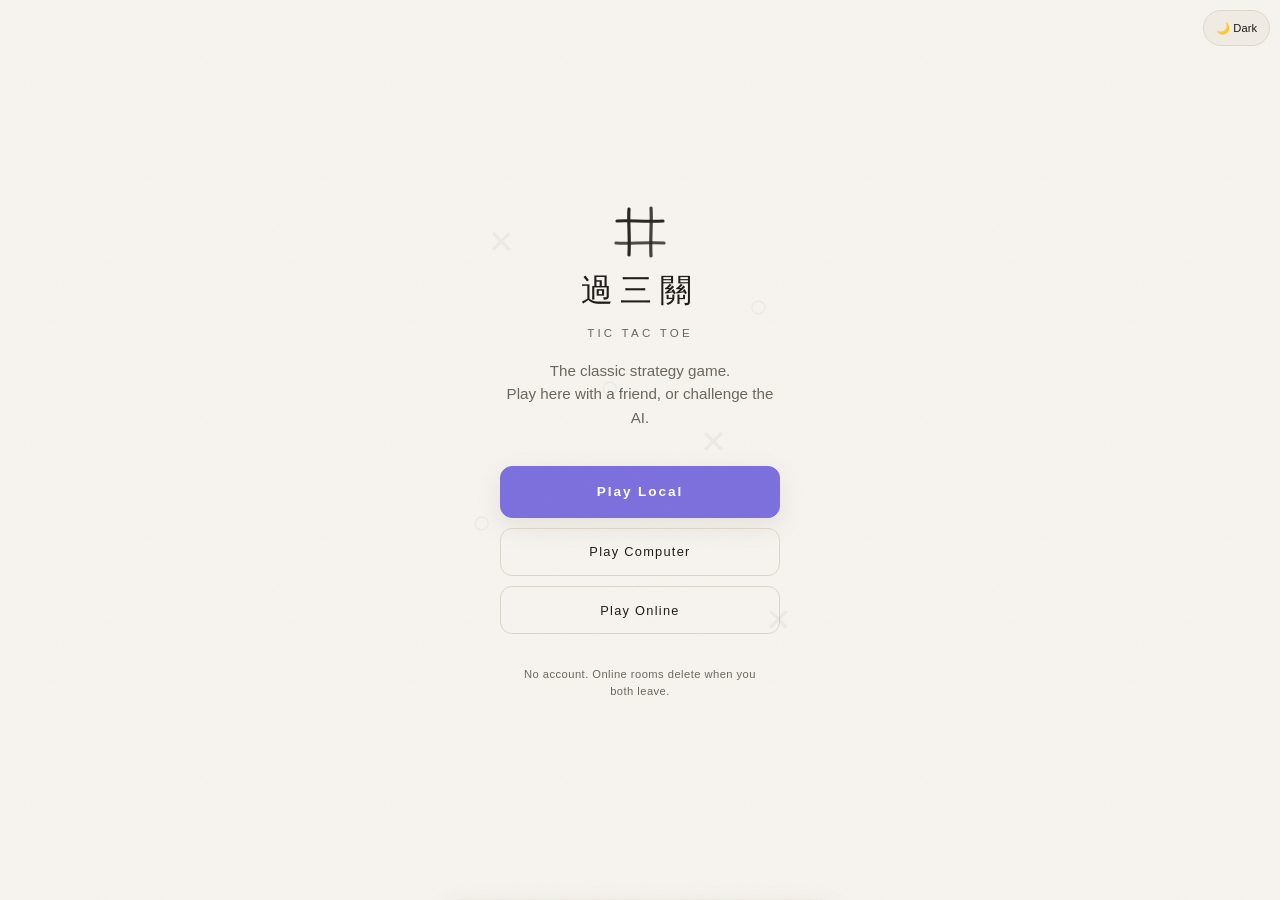
==== commit b3eeb1ab: "design: warm dark paper mode, grain, denser logo Match the light paper system at night and give the " ====
--- a/index.html
+++ b/index.html
@@ -62,33 +62,33 @@
         <span class="drift drift-a" style="top: 78%; right: 12%">✕</span>
         <span class="drift drift-b" style="top: 35%; left: 40%">○</span>
       </div>
-      <svg class="logo-mark" viewBox="0 0 64 64" width="56" height="56" aria-hidden="true">
+      <svg class="logo-mark" viewBox="0 0 64 64" width="64" height="64" aria-hidden="true">
         <path
           d="M21 9 C20 20, 22 35, 21 55"
           fill="none"
           stroke="currentColor"
-          stroke-width="2.5"
+          stroke-width="3.2"
           stroke-linecap="round"
         />
         <path
           d="M43 8 C44 22, 42 38, 43 56"
           fill="none"
           stroke="currentColor"
-          stroke-width="2.5"
+          stroke-width="3.2"
           stroke-linecap="round"
         />
         <path
           d="M9 21 C20 20, 38 22, 55 21"
           fill="none"
           stroke="currentColor"
-          stroke-width="2.5"
+          stroke-width="3.2"
           stroke-linecap="round"
         />
         <path
           d="M8 43 C22 44, 36 42, 56 43"
           fill="none"
           stroke="currentColor"
-          stroke-width="2.5"
+          stroke-width="3.2"
           stroke-linecap="round"
         />
       </svg>
--- a/css/game.css
+++ b/css/game.css
@@ -20,27 +20,31 @@
 
 @media (prefers-color-scheme: dark) {
   :root:not([data-theme='light']) {
-    --bg: #1a1a1a;
-    --surface: #2a2a2a;
-    --text: #f0f0f0;
-    --text-rgb: 240, 240, 240;
-    --text-dim: #aaa;
-    --border: #444;
-    --overlay-bg: rgba(20, 20, 20, 0.95);
-    --error-bg: rgba(255, 60, 60, 0.12);
-    --error-text: #ff6b6b;
+    --bg: #1c1b19;
+    --surface: #2a2824;
+    --text: #f3efe8;
+    --text-rgb: 243, 239, 232;
+    --text-dim: #a8a196;
+    --border: #3d3a34;
+    --overlay-bg: rgba(28, 27, 25, 0.96);
+    --error-bg: rgba(255, 90, 90, 0.14);
+    --error-text: #ff8a80;
+    --accent-bg: rgba(162, 155, 254, 0.18);
+    --shadow-soft: 0 8px 28px rgba(0, 0, 0, 0.35);
   }
 }
 [data-theme='dark'] {
-  --bg: #1a1a1a;
-  --surface: #2a2a2a;
-  --text: #f0f0f0;
-  --text-rgb: 240, 240, 240;
-  --text-dim: #aaa;
-  --border: #444;
-  --overlay-bg: rgba(20, 20, 20, 0.95);
-  --error-bg: rgba(255, 60, 60, 0.12);
-  --error-text: #ff6b6b;
+  --bg: #1c1b19;
+  --surface: #2a2824;
+  --text: #f3efe8;
+  --text-rgb: 243, 239, 232;
+  --text-dim: #a8a196;
+  --border: #3d3a34;
+  --overlay-bg: rgba(28, 27, 25, 0.96);
+  --error-bg: rgba(255, 90, 90, 0.14);
+  --error-text: #ff8a80;
+  --accent-bg: rgba(162, 155, 254, 0.18);
+  --shadow-soft: 0 8px 28px rgba(0, 0, 0, 0.35);
 }
 
 * {
@@ -966,3 +970,41 @@
   max-width: 17.5rem;
   margin: 0 auto;
 }
+
+
+/* Paper grain + denser mark (option 1 polish) */
+body::before {
+  content: '';
+  position: fixed;
+  inset: 0;
+  pointer-events: none;
+  z-index: 1;
+  opacity: 0.045;
+  background-image: url("data:image/svg+xml,%3Csvg viewBox='0 0 200 200' xmlns='http://www.w3.org/2000/svg'%3E%3Cfilter id='n'%3E%3CfeTurbulence type='fractalNoise' baseFrequency='0.85' numOctaves='4' stitchTiles='stitch'/%3E%3C/filter%3E%3Crect width='100%25' height='100%25' filter='url(%23n)'/%3E%3C/svg%3E");
+  background-size: 180px 180px;
+}
+[data-theme='dark'] body::before {
+  opacity: 0.06;
+}
+@media (prefers-color-scheme: dark) {
+  :root:not([data-theme='light']) body::before {
+    opacity: 0.06;
+  }
+}
+.logo-mark {
+  width: 64px !important;
+  height: 64px !important;
+  opacity: 0.95;
+}
+.logo-mark path {
+  stroke-width: 3.2;
+}
+.logo-mark path:nth-child(2) {
+  opacity: 0.88;
+}
+.logo-mark path:nth-child(4) {
+  opacity: 0.82;
+}
+.title-bg .drift {
+  opacity: 0.04;
+}
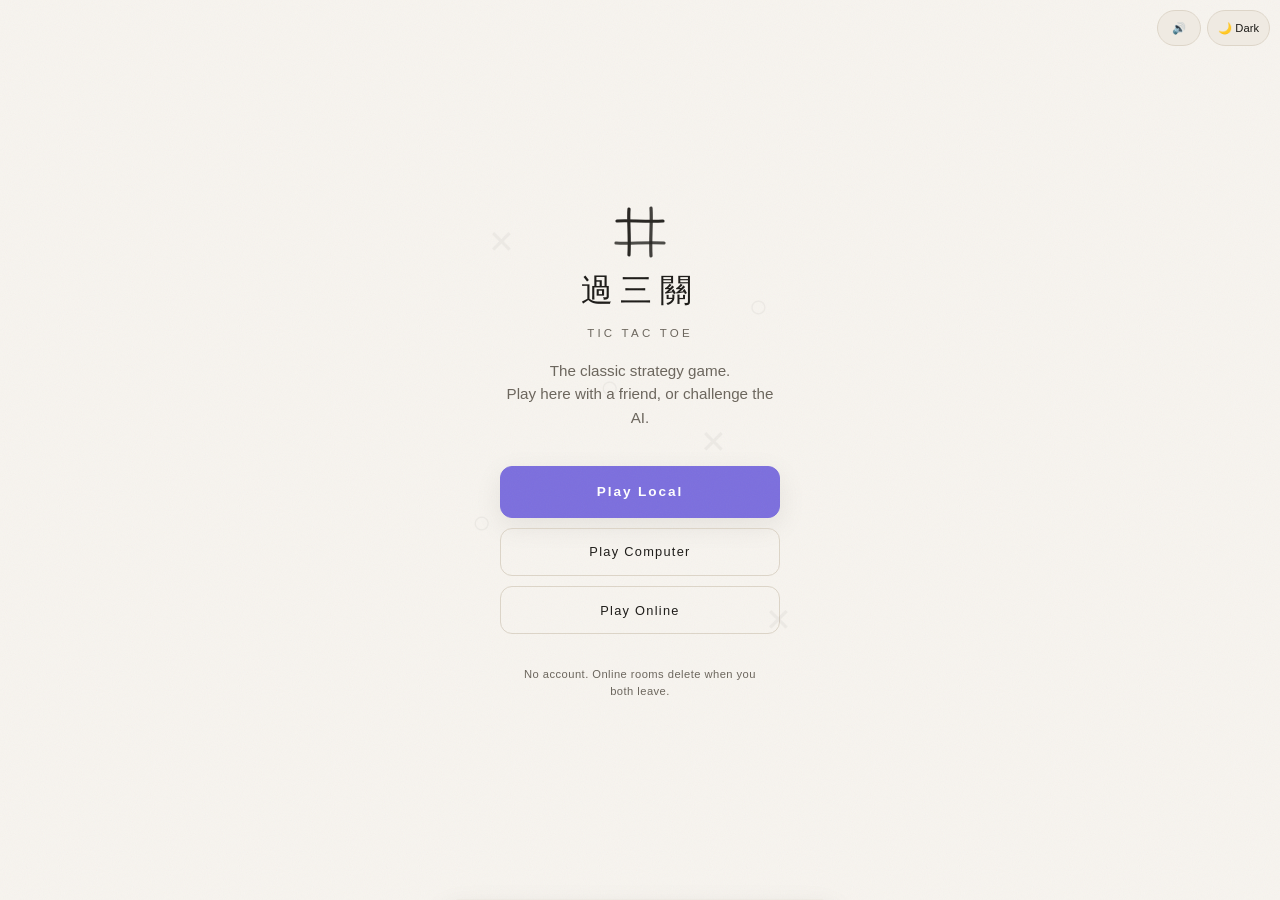
==== commit bda0bbe3: "feat: player-specific place sounds, win-line timing, mute toggle P1/P2 get distinct knocks, the win " ====
--- a/index.html
+++ b/index.html
@@ -43,14 +43,25 @@
       </div></noscript
     >
 
-    <button
-      class="theme-toggle"
-      id="theme-toggle"
-      title="Toggle dark mode"
-      aria-label="Toggle dark mode"
-    >
-      🌙 Dark
-    </button>
+    <div class="top-toggles">
+      <button
+        class="theme-toggle"
+        id="mute-toggle"
+        title="Mute sounds"
+        aria-label="Mute sounds"
+        aria-pressed="false"
+      >
+        🔊
+      </button>
+      <button
+        class="theme-toggle"
+        id="theme-toggle"
+        title="Toggle dark mode"
+        aria-label="Toggle dark mode"
+      >
+        🌙 Dark
+      </button>
+    </div>
 
     <!-- TITLE SCREEN -->
     <div class="screen no-select" id="title-screen" tabindex="-1">
--- a/css/game.css
+++ b/css/game.css
@@ -1008,3 +1008,20 @@
 .title-bg .drift {
   opacity: 0.04;
 }
+
+
+.top-toggles {
+  position: fixed;
+  top: max(env(safe-area-inset-top, 0px), 10px);
+  right: 10px;
+  z-index: 100;
+  display: flex;
+  gap: 6px;
+}
+.top-toggles .theme-toggle {
+  position: static;
+  min-width: 44px;
+  min-height: 36px;
+  justify-content: center;
+  padding: 6px 10px;
+}
